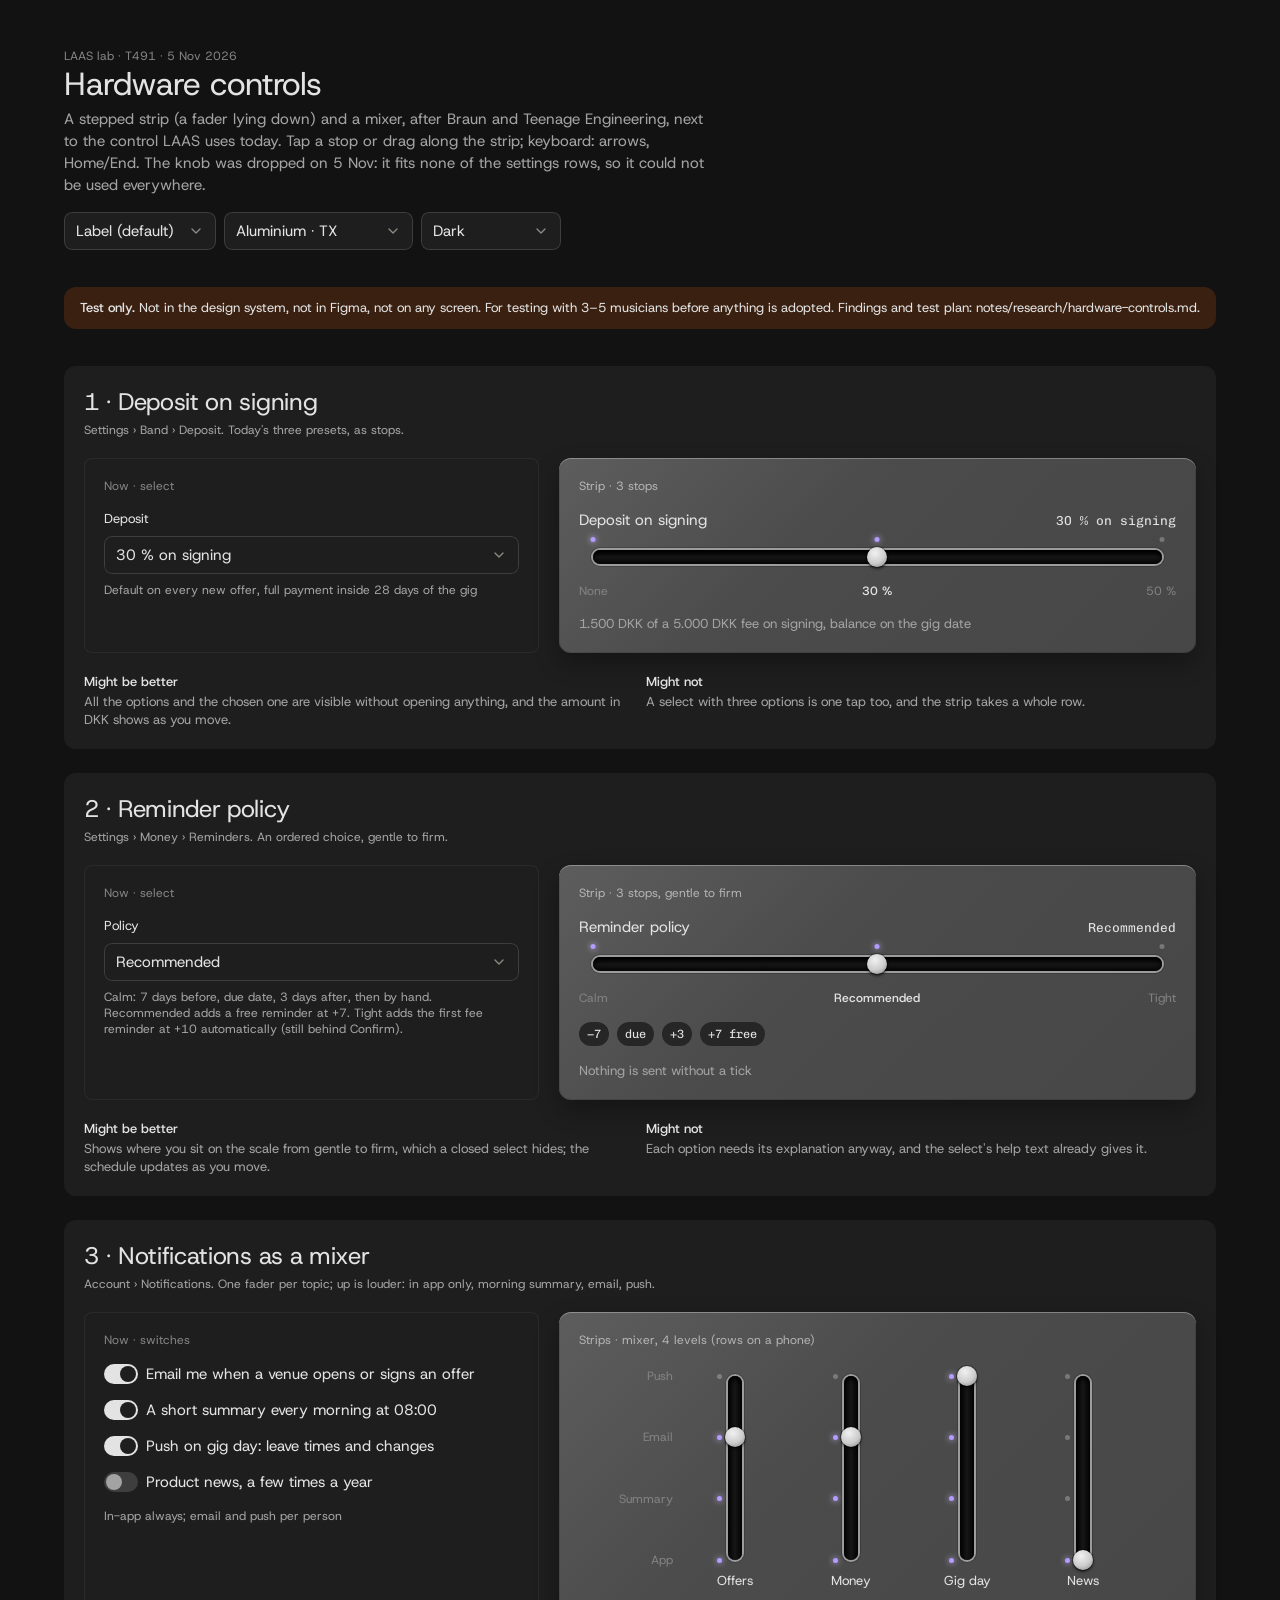
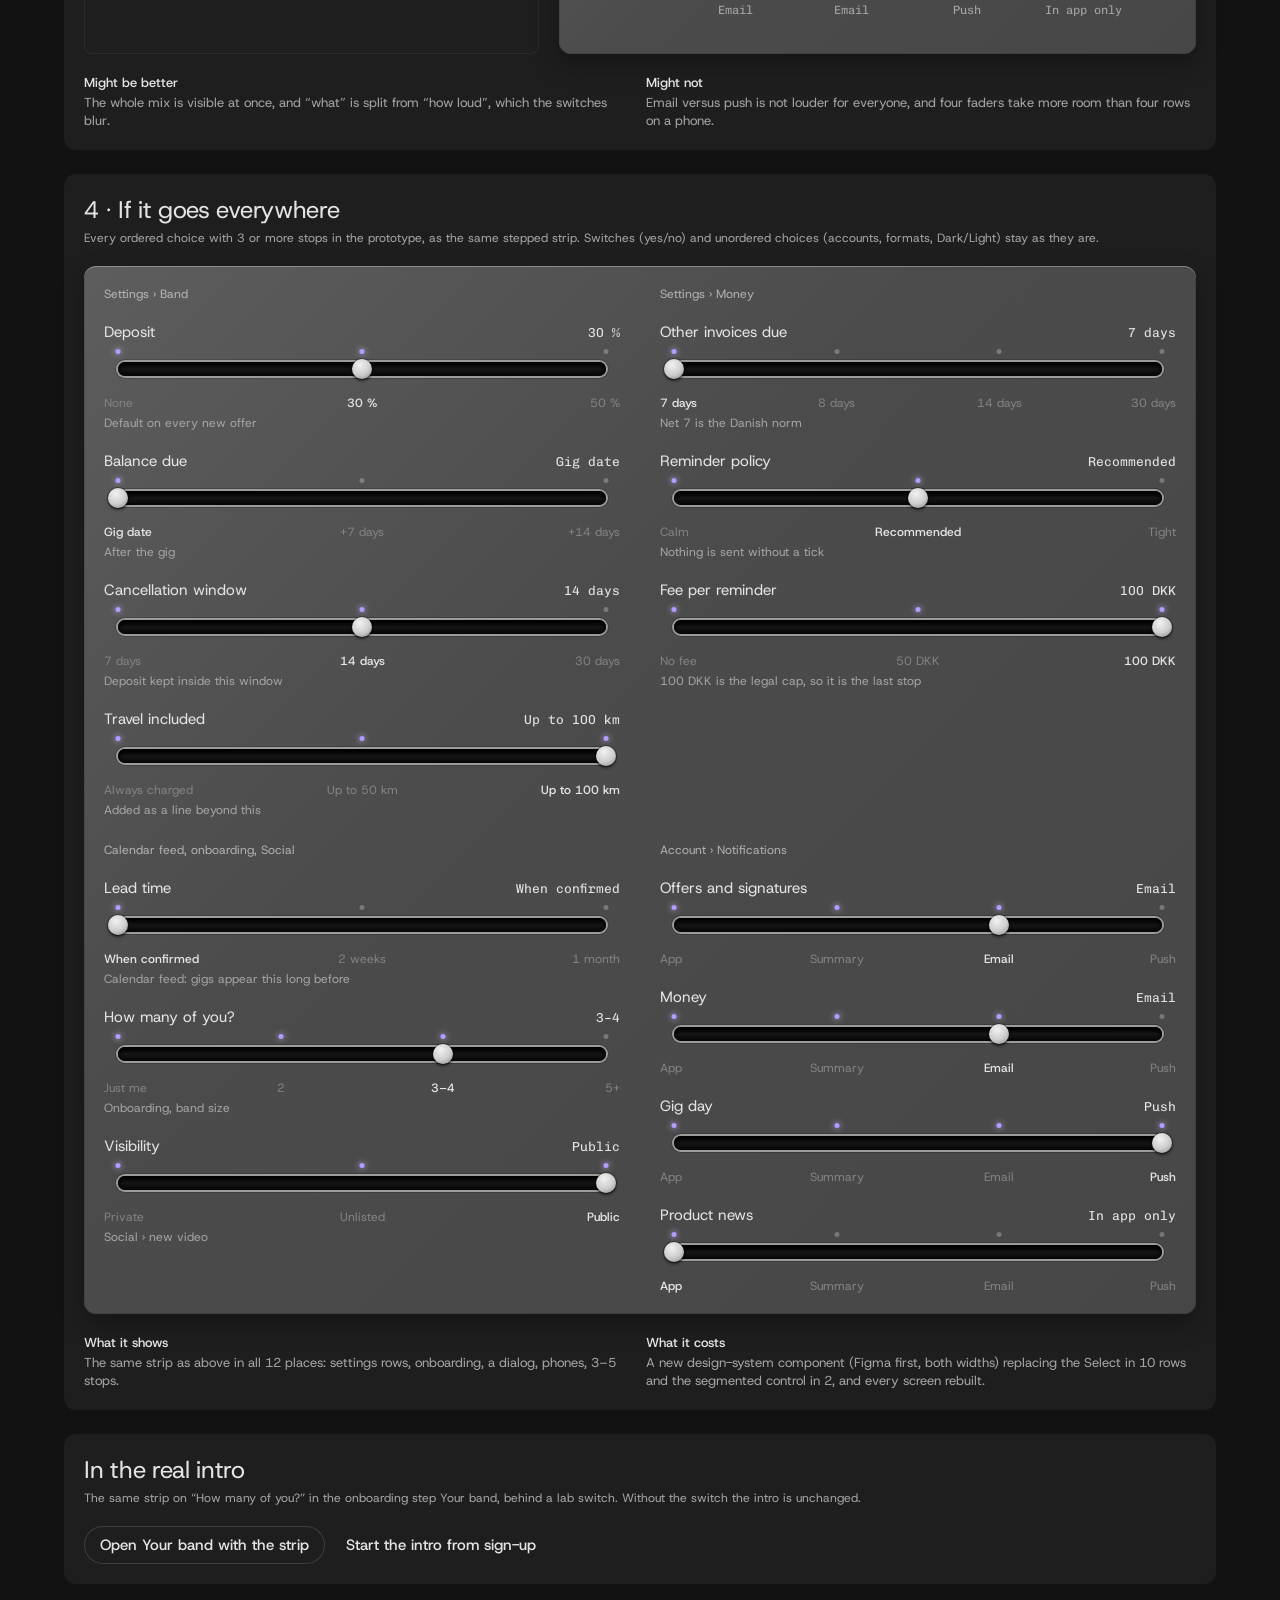
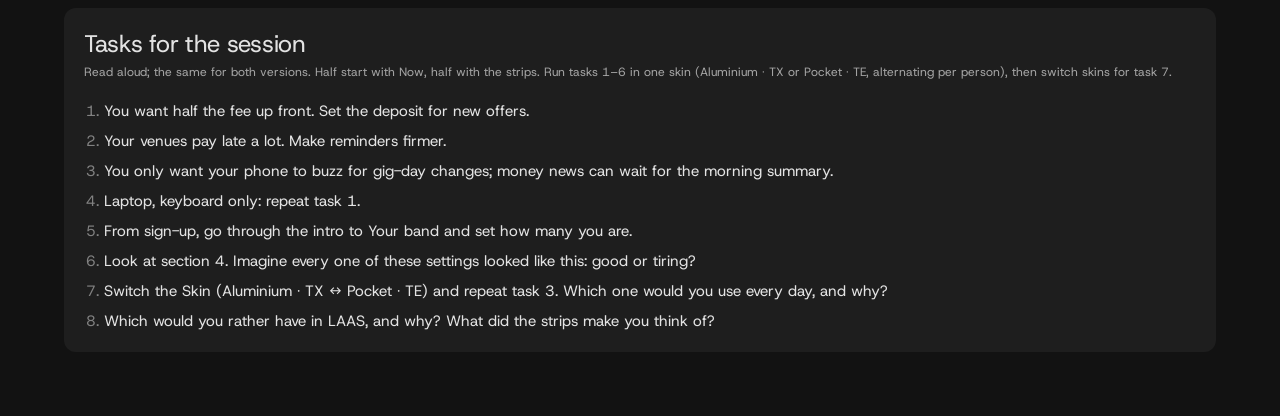
==== lab/hardware-controls.html @ d8a67fd7 "Prototype 796cb96" ====
<!doctype html>
<html lang="en">
<meta charset="utf-8">
<meta name="viewport" content="width=device-width, initial-scale=1, viewport-fit=cover">
<title>Hardware controls lab</title>
<!-- LAAS lab, T491 (5 Nov 2026; strip only after Vit's choice the same day): hardware-style controls for testing with musicians. Test only: not in the design
     system, not linked from the app, no Figma component. Findings and test plan: notes/research/hardware-controls.md -->
<link rel="preconnect" href="https://fonts.googleapis.com">
<link rel="stylesheet" href="https://fonts.googleapis.com/css2?family=Host+Grotesk:wght@400;500;600&family=Chivo+Mono:wght@400;500&display=swap">
<link rel="stylesheet" href="../tokens.css">
<link rel="stylesheet" href="../shell.css">
<link rel="stylesheet" href="../components.css">
<link rel="stylesheet" href="../views/account.css">
<link rel="stylesheet" href="strip.css">
<style>
/* page */
body{background:var(--canvas);min-height:100%}
.lab{max-width:1200px;margin:0 auto;padding:var(--hero-y) var(--gutter) 64px;display:flex;flex-direction:column;gap:var(--section)}
.lab-head{display:flex;flex-wrap:wrap;align-items:flex-end;justify-content:space-between;gap:16px}
.lab-head h1{margin:0}
.lab a.btn{text-decoration:none;display:inline-flex;align-items:center}
.lab-head p{margin:4px 0 0;max-width:640px}
.lab-theme{display:flex;gap:8px}.lab-theme .input{width:auto;min-width:140px}
.lab-flag{display:flex;gap:8px;align-items:flex-start;padding:12px 16px;border-radius:var(--r-lg);background:var(--att-tint);color:var(--ink);font:400 13px/var(--lh-label) var(--sans)}
.lab-flag b{font-weight:500}
/* a candidate: header + Now | Hardware */
.cand{background:var(--surface);border-radius:var(--r-lg);padding:var(--card);display:flex;flex-direction:column;gap:20px}
.cand-h{display:flex;flex-direction:column;gap:4px}
.cand-h .t-meta{color:var(--muted)}
.cand-g{display:grid;grid-template-columns:minmax(0,1fr) minmax(0,1.4fr);gap:var(--card)}
.pane{border-radius:var(--r-md);box-shadow:inset 0 0 0 1px var(--rule);padding:var(--card);display:flex;flex-direction:column;gap:16px;min-width:0}
.pane-l{font:400 12px/16px var(--sans);color:var(--faint);text-transform:none}
.pane.hw{background:var(--canvas)}
.why{display:grid;grid-template-columns:1fr 1fr;gap:12px;margin:0;font:400 13px/var(--lh-label) var(--sans);color:var(--muted)}
.why b{display:block;color:var(--ink);font-weight:500;margin-bottom:2px}

/* consequence line under a strip: what the chosen stop means in money or days */
.conseq{margin:0;font:400 13px/var(--lh-label) var(--sans);color:var(--muted)}
.sched{justify-content:flex-start !important}

/* Mixer: vertical faders, role=slider aria-orientation=vertical */
.mixer{display:grid;grid-template-columns:auto repeat(4,minmax(0,1fr));gap:0 8px;width:100%;max-width:520px;margin:0 auto}
.mx-scale{position:relative;width:56px;height:var(--fh);margin-top:12px}
.mx-scale span{position:absolute;right:0;transform:translateY(50%);font:400 12px/16px var(--sans);color:var(--faint);white-space:nowrap}
.mixer>.mx-scale{grid-row:1}
.mixer.rows{display:flex;flex-direction:column;gap:20px;max-width:none}
/* mixer scale is shared with fader height */
.mixer{--fh:184px}

/* Now panes (current controls, reproduced) */
.now-f{display:flex;flex-direction:column;gap:8px}
.now-f label{font:400 13px/var(--lh-label) var(--sans)}
.now-f .help{font:400 12px/16px var(--sans);color:var(--muted)}
.sched{display:flex;flex-wrap:wrap;gap:8px;justify-content:center}
.sched span{padding:4px 8px;border-radius:var(--r-pill);background:var(--well);font:400 12px/16px var(--mono);color:var(--ink)}
.sched span.fee{background:var(--att-tint)}
.tasks{margin:0;padding-left:20px;display:flex;flex-direction:column;gap:8px;color:var(--ink)}
.tasks li::marker{color:var(--faint)}

/* section 4: strips in two columns on wide screens, one on phones */
.ev-g{display:grid;grid-template-columns:repeat(2,minmax(0,1fr));gap:24px 40px}
.ev-grp{display:flex;flex-direction:column;gap:20px;min-width:0}
.ev-grp>h3{margin:0;font:400 12px/16px var(--sans);color:var(--faint)}
@media (max-width:899.98px){.ev-g{grid-template-columns:minmax(0,1fr)}}
@media (max-width:899.98px){
  .cand-g{grid-template-columns:minmax(0,1fr)}
}
@media (max-width:599.98px){
  .why{grid-template-columns:1fr}
  .mixer{--fh:168px;gap:0 4px}
  .lab-theme{width:100%}.lab-theme .input{flex:1;min-width:0}
}
</style>

<main class="lab">
  <header class="lab-head">
    <div>
      <p class="t-meta faint" style="margin:0">LAAS lab · T491 · 5 Nov 2026</p>
      <h1 class="t-display">Hardware controls</h1>
      <p class="t-body muted">A stepped strip (a fader lying down) and a mixer, after Braun and Teenage Engineering, next to the control LAAS uses today. Tap a stop or drag along the strip; keyboard: arrows, Home/End. The knob was dropped on 5 Nov: it fits none of the settings rows, so it could not be used everywhere.</p>
    </div>
    <div class="lab-theme">
      <select class="input" id="genre" aria-label="Theme">
        <option value="">Label (default)</option><option value="metal">Metal</option><option value="electronic">Electronic</option><option value="classical">Classical</option><option value="minimal">Minimal</option><option value="folk">Folk</option><option value="hiphop">Hip-hop &amp; soul</option><option value="pop">Pop</option>
      </select>
      <select class="input" id="skin" aria-label="Skin"><optgroup label="In the test"><option value="tx" selected>Aluminium · TX</option><option value="te">Pocket · TE</option></optgroup><optgroup label="Not in the test"><option value="hw">Hardware · glow</option><option value="console">Console · chrome</option><option value="">Flat 3D</option></optgroup></select>
      <select class="input" id="mode" aria-label="Appearance"><option value="dark">Dark</option><option value="light">Light</option></select>
    </div>
  </header>

  <p class="lab-flag" role="note"><span><b>Test only.</b> Not in the design system, not in Figma, not on any screen. For testing with 3–5 musicians before anything is adopted. Findings and test plan: notes/research/hardware-controls.md.</span></p>

  <!-- 1 Deposit -->
  <section class="cand" aria-labelledby="c1">
    <div class="cand-h">
      <h2 class="t-title" id="c1">1 · Deposit on signing</h2>
      <span class="t-meta">Settings › Band › Deposit. Today's three presets, as stops.</span>
    </div>
    <div class="cand-g">
      <div class="pane">
        <span class="pane-l">Now · select</span>
        <div class="now-f"><label for="dep-now">Deposit</label>
          <select class="input" id="dep-now"><option>30 % on signing</option><option>50 % on signing</option><option>No deposit</option></select>
          <span class="help">Default on every new offer, full payment inside 28 days of the gig</span></div>
      </div>
      <div class="pane hw">
        <span class="pane-l">Strip · 3 stops</span>
        <div class="ev-row" id="s-dep"></div>
        <p class="conseq" id="dep-c" aria-hidden="true"></p></div>
      </div>
    </div>
    <p class="why"><span><b>Might be better</b>All the options and the chosen one are visible without opening anything, and the amount in DKK shows as you move.</span><span><b>Might not</b>A select with three options is one tap too, and the strip takes a whole row.</span></p>
  </section>

  <!-- 2 Reminder policy -->
  <section class="cand" aria-labelledby="c2">
    <div class="cand-h">
      <h2 class="t-title" id="c2">2 · Reminder policy</h2>
      <span class="t-meta">Settings › Money › Reminders. An ordered choice, gentle to firm.</span>
    </div>
    <div class="cand-g">
      <div class="pane">
        <span class="pane-l">Now · select</span>
        <div class="now-f"><label for="pol-now">Policy</label>
          <select class="input" id="pol-now"><option>Calm</option><option selected>Recommended</option><option>Tight</option></select>
          <span class="help">Calm: 7 days before, due date, 3 days after, then by hand. Recommended adds a free reminder at +7. Tight adds the first fee reminder at +10 automatically (still behind Confirm).</span></div>
      </div>
      <div class="pane hw">
        <span class="pane-l">Strip · 3 stops, gentle to firm</span>
        <div class="ev-row" id="s-pol"></div>
        <div class="sched" id="pol-s" aria-hidden="true"></div>
        <p class="conseq">Nothing is sent without a tick</p></div>
      </div>
    </div>
    <p class="why"><span><b>Might be better</b>Shows where you sit on the scale from gentle to firm, which a closed select hides; the schedule updates as you move.</span><span><b>Might not</b>Each option needs its explanation anyway, and the select's help text already gives it.</span></p>
  </section>

  <!-- 3 Notifications mixer -->
  <section class="cand" aria-labelledby="c3">
    <div class="cand-h">
      <h2 class="t-title" id="c3">3 · Notifications as a mixer</h2>
      <span class="t-meta">Account › Notifications. One fader per topic; up is louder: in app only, morning summary, email, push.</span>
    </div>
    <div class="cand-g">
      <div class="pane">
        <span class="pane-l">Now · switches</span>
        <div class="acc-nl" id="nt-now"></div>
        <span class="help t-meta muted">In-app always; email and push per person</span>
      </div>
      <div class="pane hw">
        <span class="pane-l">Strips · mixer, 4 levels (rows on a phone)</span>
        <div class="mixer" id="mixer" role="group" aria-label="Notification levels"></div>
      </div>
    </div>
    <p class="why"><span><b>Might be better</b>The whole mix is visible at once, and “what” is split from “how loud”, which the switches blur.</span><span><b>Might not</b>Email versus push is not louder for everyone, and four faders take more room than four rows on a phone.</span></p>
  </section>

  <!-- 4 Everywhere: one control for every ordered choice (Vit 5 Nov: "if we add one thing we need to have it everywhere") -->
  <section class="cand" aria-labelledby="c5">
    <div class="cand-h">
      <h2 class="t-title" id="c5">4 · If it goes everywhere</h2>
      <span class="t-meta">Every ordered choice with 3 or more stops in the prototype, as the same stepped strip. Switches (yes/no) and unordered choices (accounts, formats, Dark/Light) stay as they are.</span>
    </div>
    <div class="ev-g" id="every"></div>
    <p class="why"><span><b>What it shows</b>The same strip as above in all 12 places: settings rows, onboarding, a dialog, phones, 3–5 stops.</span><span><b>What it costs</b>A new design-system component (Figma first, both widths) replacing the Select in 10 rows and the segmented control in 2, and every screen rebuilt.</span></p>
  </section>

  <section class="cand" aria-labelledby="c6">
    <div class="cand-h"><h2 class="t-title" id="c6">In the real intro</h2><span class="t-meta">The same strip on “How many of you?” in the onboarding step Your band, behind a lab switch. Without the switch the intro is unchanged.</span></div>
    <p class="t-body" style="margin:0"><a class="btn secondary" data-intro="../index.html?view=onboarding&amp;lab=strip&amp;obstep=3" href="../index.html?view=onboarding&amp;lab=strip&amp;obstep=3">Open Your band with the strip</a> <a class="btn ghost" data-intro="../index.html?view=onboarding&amp;lab=strip" href="../index.html?view=onboarding&amp;lab=strip">Start the intro from sign-up</a></p>
  </section>

  <section class="cand" aria-labelledby="c4">
    <div class="cand-h"><h2 class="t-title" id="c4">Tasks for the session</h2><span class="t-meta">Read aloud; the same for both versions. Half start with Now, half with the strips. Run tasks 1–6 in one skin (Aluminium · TX or Pocket · TE, alternating per person), then switch skins for task 7.</span></div>
    <ol class="tasks t-body">
      <li>You want half the fee up front. Set the deposit for new offers.</li>
      <li>Your venues pay late a lot. Make reminders firmer.</li>
      <li>You only want your phone to buzz for gig-day changes; money news can wait for the morning summary.</li>
      <li>Laptop, keyboard only: repeat task 1.</li>
      <li>From sign-up, go through the intro to Your band and set how many you are.</li>
      <li>Look at section 4. Imagine every one of these settings looked like this: good or tiring?</li>
      <li>Switch the Skin (Aluminium · TX ↔ Pocket · TE) and repeat task 3. Which one would you use every day, and why?</li>
      <li>Which would you rather have in LAAS, and why? What did the strips make you think of?</li>
    </ol>
  </section>
</main>

<script src="strip.js"></script>
<script>
(function(){
"use strict";
const Fader=window.LAAS_STRIP.fader;

/* 1 Deposit: today's presets as stops, on the prototype's example 5.000 DKK fee */
const fee=5000,dkk=x=>x.toLocaleString('da-DK')+' DKK';
const depC=document.getElementById('dep-c'),DEP=[0,30,50];
const depTxt=v=>DEP[v]?`${dkk(fee*DEP[v]/100)} of a ${dkk(fee)} fee on signing, balance on the gig date`:`No deposit: ${dkk(fee)} on the gig date`;
Fader(document.getElementById('s-dep'),{name:'Deposit on signing',levels:['No deposit','30 % on signing','50 % on signing'],short:['None','30 %','50 %'],value:1,h:true,
  text:v=>`${DEP[v]?DEP[v]+' percent on signing':'No deposit'}. ${depTxt(v)}`,onChange:v=>{depC.textContent=depTxt(v);}});

/* 2 Reminder policy: 3 stops, gentle to firm */
const POL=[['Calm',['−7','due','+3'],'then by hand','7 days before, on the due date and 3 days after, then by hand'],
 ['Recommended',['−7','due','+3','+7 free'],'','7 days before, on the due date, 3 days after, and a free one 7 days after'],
 ['Tight',['−7','due','+3','+7 free','+10 fee'],'','as Recommended, plus a fee reminder 10 days after']];
const polS=document.getElementById('pol-s');
Fader(document.getElementById('s-pol'),{name:'Reminder policy',levels:POL.map(p=>p[0]),short:POL.map(p=>p[0]),value:1,h:true,
  text:v=>`${POL[v][0]}: reminders ${POL[v][3]}`,
  onChange:v=>{polS.innerHTML=POL[v][1].map(d=>`<span class="${/fee/.test(d)?'fee':''}">${d}</span>`).join('')+(POL[v][2]?`<span>${POL[v][2]}</span>`:'');}});

/* 3 Notifications: the four switches today, and a 4-level mixer */
const NOTIF=[['n1','Email me when a venue opens or signs an offer',true],['n2','A short summary every morning at 08:00',true],['n3','Push on gig day: leave times and changes',true],['n4','Product news, a few times a year',false]];
document.getElementById('nt-now').innerHTML=NOTIF.map(([k,l,on])=>`<div class="acc-nr"><button class="toggle acc-tg ${on?'on':''}" role="switch" aria-checked="${on}" aria-label="${l}"><i></i></button><span>${l}</span></div>`).join('');
document.getElementById('nt-now').addEventListener('click',e=>{const b=e.target.closest('.acc-tg');if(!b)return;const on=!b.classList.contains('on');b.classList.toggle('on',on);b.setAttribute('aria-checked',on);});
const LV=['In app only','Morning summary','Email','Push'],SHORT=['App','Summary','Email','Push'];
const TOPICS=[['Offers','Offers and signatures',2],['Money','Money',2],['Gig day','Gig day',3],['News','Product news',0]];
const mx=document.getElementById('mixer'),rowsMQ=matchMedia('(max-width:599.98px), (pointer:coarse)');
/* vertical mixer with a mouse on a wide screen; on phones and touch screens the same faders lie down as rows */
function buildMixer(){const h=rowsMQ.matches;mx.innerHTML='';mx.classList.toggle('rows',h);
  if(!h){const sc=document.createElement('div');sc.className='mx-scale';sc.setAttribute('aria-hidden','true');
    sc.innerHTML=SHORT.map((l,i)=>`<span style="bottom:${i/(LV.length-1)*100}%">${l}</span>`).join('');mx.appendChild(sc);}
  TOPICS.forEach(t=>Fader(mx,{name:h?t[1]:t[0],label:t[1],levels:LV,short:SHORT,value:t[2],h,onChange:v=>{t[2]=v;}}));}
buildMixer();rowsMQ.addEventListener('change',buildMixer);

/* 4 Everywhere: [group, [name, stops, value index, where it lives]] */
const EVERY=[['Settings › Band',[
  ['Deposit',['None','30 %','50 %'],1,'Default on every new offer'],
  ['Balance due',['Gig date','+7 days','+14 days'],0,'After the gig'],
  ['Cancellation window',['7 days','14 days','30 days'],1,'Deposit kept inside this window'],
  ['Travel included',['Always charged','Up to 50 km','Up to 100 km'],2,'Added as a line beyond this']]],
 ['Settings › Money',[
  ['Other invoices due',['7 days','8 days','14 days','30 days'],0,'Net 7 is the Danish norm'],
  ['Reminder policy',['Calm','Recommended','Tight'],1,'Nothing is sent without a tick'],
  ['Fee per reminder',['No fee','50 DKK','100 DKK'],2,'100 DKK is the legal cap, so it is the last stop']]],
 ['Calendar feed, onboarding, Social',[
  ['Lead time',['When confirmed','2 weeks','1 month'],0,'Calendar feed: gigs appear this long before'],
  ['How many of you?',['Just me','2','3–4','5+'],2,'Onboarding, band size'],
  ['Visibility',['Private','Unlisted','Public'],2,'Social › new video']]],
 ['Account › Notifications',[
  ['Offers and signatures',LV,2,''],['Money',LV,2,''],['Gig day',LV,3,''],['Product news',LV,0,'']]]];
const ev=document.getElementById('every');
EVERY.forEach(([g,rows])=>{const box=document.createElement('div');box.className='ev-grp';box.innerHTML=`<h3>${g}</h3>`;ev.appendChild(box);
  rows.forEach(([name,stops,val,help])=>{const row=document.createElement('div');row.className='ev-row';box.appendChild(row);
    Fader(row,{name,label:name,levels:stops,short:stops===LV?SHORT:stops,value:val,h:true});
    if(help){const hp=document.createElement('span');hp.className='help';hp.textContent=help;row.appendChild(hp);}});});

/* theme */
const root=document.documentElement,g=document.getElementById('genre'),m=document.getElementById('mode'),sk=document.getElementById('skin');
const apply=()=>{g.value?root.setAttribute('data-genre',g.value):root.removeAttribute('data-genre');root.setAttribute('data-theme',m.value);
  sk.value?root.setAttribute('data-skin',sk.value):root.removeAttribute('data-skin');
  /* the intro links carry the chosen skin */
  document.querySelectorAll('a[data-intro]').forEach(a=>{a.href=a.dataset.intro+(sk.value?'&skin='+sk.value:'');});};
g.addEventListener('change',apply);m.addEventListener('change',apply);sk.addEventListener('change',apply);apply();
})();
</script>
</html>
---- tokens.css ----
/* Generated by design/figma-dump/tokens_css.py from the Figma variables. Do not edit by hand. */
:root{--sunken:#0b0b0b;--canvas:#121212;--surface:#1e1e1e;--raised:#272727;--overlay:#2e2e2e;--top:#383838;--hover:#272727;--well:#262626;--rule:#2a2a2a;--rule-strong:#3e3e3e;--ink:#e3e3e3;--muted:#a3a3a3;--faint:#828282;--on-dark:#121212;--accent:#cdbdff;--accent-strong:#b39bff;--accent-tint:#332b4a;--accent-ink:#dcd0ff;--on-accent:#121212;--ok-tint:#163222;--ok:#71eb44;--paid-tint:#2a2340;--paid:#8b6cff;--att-tint:#3a2010;--att:#ffb454;--bad-tint:#3b1218;--bad:#ff1e62;--draft-tint:#26251f;--draft:#b8b5ac;--signal:#d9f25a;--signal-tint:#2a3012;--signal-ink:#e4f77a;--artwork-tint:#1f1f1f;--artwork-base:#8e7bd6;--artwork-ink:#e6ddff;--travel:#00aeef;--work:#3bc9db;--break:#ffb454;--doors:#ff80c0;--you:#ff6437;--you-ink:#000000;--state-hover:#ffffff0f;--state-selected:#ffffff1f;--state-pressed:#ffffff29;--poster-lime:#d9f25a;--poster-green:#2bc57f;--poster-pink:#ff6fb5;--poster-orange:#ff8a33;--map-water:#1c2a31;--th-bg:#121212;--c-n0:#e0577a;--c-n1:#1fa595;--c-n2:#c9a227;--c-n3:#a07a5c;--c-n4:#8a94a6;--c-gig:#8b6cff;--c-merch:#c8701f;--c-stream:#0091d0;--c-grant:#5f9e1f;--space-half:2px;--space-1:4px;--space-2:8px;--space-3:12px;--space-4:16px;--space-5:20px;--space-6:24px;--space-8:32px;--space-12:48px;--r-sm:4px;--r-md:8px;--r-lg:12px;--r-xl:16px;--r-pill:999px;color-scheme:dark}
:root[data-theme="light"]{--sunken:#ebe8e5;--canvas:#f4f3ef;--surface:#ffffff;--raised:#ffffff;--overlay:#ffffff;--top:#ffffff;--hover:#f7f6f3;--well:#ebe8e5;--rule:#e3e1dc;--rule-strong:#c9c7c1;--ink:#1a1a1a;--muted:#6b6b66;--faint:#878781;--on-dark:#ffffff;--accent:#cdbdff;--accent-strong:#a98bff;--accent-tint:#efe9ff;--accent-ink:#4b3a9e;--on-accent:#1a1a1a;--ok-tint:#dff1e3;--ok:#1f6b3a;--paid-tint:#e9e2ff;--paid:#4b3a9e;--att-tint:#ffe8d6;--att:#b04a00;--bad-tint:#fbe0e4;--bad:#a3122e;--draft-tint:#ecebe7;--draft:#5c5b57;--signal:#c9e63a;--signal-tint:#f3f9c9;--signal-ink:#55640a;--artwork-tint:#f1ecf9;--artwork-base:#8e7bd6;--artwork-ink:#2a1f4d;--travel:#2e6be6;--work:#0e8f8a;--break:#b7791f;--doors:#d6338a;--you:#ff6437;--you-ink:#000000;--state-hover:#0000000a;--state-selected:#00000014;--state-pressed:#0000001f;--poster-lime:#d9f25a;--poster-green:#1fa06a;--poster-pink:#ff5ca8;--poster-orange:#ff7a1a;--map-water:#e2f0f7;--th-bg:#ebe8e5;--c-n0:#c63c62;--c-n1:#0f8a7c;--c-n2:#a5820f;--c-n3:#8a6446;--c-n4:#6b7588;--c-gig:#7a5cf0;--c-merch:#c0631a;--c-stream:#0a7fbf;--c-grant:#4f8a17;color-scheme:light}
@media (prefers-color-scheme: light){:root:not([data-theme="dark"]){--sunken:#ebe8e5;--canvas:#f4f3ef;--surface:#ffffff;--raised:#ffffff;--overlay:#ffffff;--top:#ffffff;--hover:#f7f6f3;--well:#ebe8e5;--rule:#e3e1dc;--rule-strong:#c9c7c1;--ink:#1a1a1a;--muted:#6b6b66;--faint:#878781;--on-dark:#ffffff;--accent:#cdbdff;--accent-strong:#a98bff;--accent-tint:#efe9ff;--accent-ink:#4b3a9e;--on-accent:#1a1a1a;--ok-tint:#dff1e3;--ok:#1f6b3a;--paid-tint:#e9e2ff;--paid:#4b3a9e;--att-tint:#ffe8d6;--att:#b04a00;--bad-tint:#fbe0e4;--bad:#a3122e;--draft-tint:#ecebe7;--draft:#5c5b57;--signal:#c9e63a;--signal-tint:#f3f9c9;--signal-ink:#55640a;--artwork-tint:#f1ecf9;--artwork-base:#8e7bd6;--artwork-ink:#2a1f4d;--travel:#2e6be6;--work:#0e8f8a;--break:#b7791f;--doors:#d6338a;--you:#ff6437;--you-ink:#000000;--state-hover:#0000000a;--state-selected:#00000014;--state-pressed:#0000001f;--poster-lime:#d9f25a;--poster-green:#1fa06a;--poster-pink:#ff5ca8;--poster-orange:#ff7a1a;--map-water:#e2f0f7;--th-bg:#ebe8e5;--c-n0:#c63c62;--c-n1:#0f8a7c;--c-n2:#a5820f;--c-n3:#8a6446;--c-n4:#6b7588;--c-gig:#7a5cf0;--c-merch:#c0631a;--c-stream:#0a7fbf;--c-grant:#4f8a17;color-scheme:light}}
:root[data-genre="metal"]{--sunken:#050505;--canvas:#0a0a0a;--surface:#161616;--raised:#202020;--overlay:#272727;--top:#313131;--hover:#202020;--well:#1e1c19;--rule:#262420;--rule-strong:#3a3731;--ink:#e8e2d6;--muted:#a29b91;--faint:#817d76;--on-dark:#0a0a0a;--accent:#e8e2d6;--accent-strong:#f3eee4;--accent-tint:#262420;--accent-ink:#e8e2d6;--on-accent:#0a0a0a;--ok-tint:#163222;--ok:#71eb44;--paid-tint:#2a2340;--paid:#8b6cff;--att-tint:#3a2010;--att:#ffb454;--bad-tint:#3b1218;--bad:#ff1e62;--draft-tint:#1e1c19;--draft:#9c958a;--signal:#d8c45a;--signal-tint:#2a2614;--signal-ink:#e8d98a;--artwork-tint:#161513;--artwork-base:#8e7bd6;--artwork-ink:#e6ddff;--travel:#00aeef;--work:#3bc9db;--break:#ffb454;--doors:#ff80c0;--you:#ff6437;--you-ink:#000000;--state-hover:#ffffff0f;--state-selected:#ffffff1f;--state-pressed:#ffffff29;--poster-lime:#d9f25a;--poster-green:#2bc57f;--poster-pink:#ff6fb5;--poster-orange:#ff8a33;--map-water:#1c2a31;--th-bg:#0a0a0a;--c-n0:#e0577a;--c-n1:#1fa595;--c-n2:#c9a227;--c-n3:#a07a5c;--c-n4:#8a94a6;--c-gig:#8b6cff;--c-merch:#c8701f;--c-stream:#0091d0;--c-grant:#5f9e1f}
:root[data-genre="metal"][data-theme="light"]{--sunken:#e6e2da;--canvas:#efece6;--surface:#faf8f4;--raised:#faf8f4;--overlay:#faf8f4;--top:#faf8f4;--hover:#e9e5dd;--well:#e4e0d7;--rule:#dcd7cd;--rule-strong:#c2bcb0;--ink:#0a0a0a;--muted:#5f5a52;--faint:#857e74;--on-dark:#faf8f4;--accent:#161616;--accent-strong:#0a0a0a;--accent-tint:#e4e0d7;--accent-ink:#0a0a0a;--on-accent:#f3eee4;--ok-tint:#dff1e3;--ok:#1f6b3a;--paid-tint:#e9e2ff;--paid:#4b3a9e;--att-tint:#ffe8d6;--att:#b04a00;--bad-tint:#fbe0e4;--bad:#a3122e;--draft-tint:#e9e5dd;--draft:#5f5a52;--signal:#c9e63a;--signal-tint:#f3f9c9;--signal-ink:#55640a;--artwork-tint:#f1ecf9;--artwork-base:#8e7bd6;--artwork-ink:#2a1f4d;--travel:#2e6be6;--work:#0e8f8a;--break:#b7791f;--doors:#d6338a;--you:#ff6437;--you-ink:#000000;--state-hover:#0000000a;--state-selected:#00000014;--state-pressed:#0000001f;--poster-lime:#d9f25a;--poster-green:#1fa06a;--poster-pink:#ff5ca8;--poster-orange:#ff7a1a;--map-water:#e2f0f7;--th-bg:#e6e2da;--c-n0:#c63c62;--c-n1:#0f8a7c;--c-n2:#a5820f;--c-n3:#8a6446;--c-n4:#6b7588;--c-gig:#7a5cf0;--c-merch:#c0631a;--c-stream:#0a7fbf;--c-grant:#4f8a17}
@media (prefers-color-scheme: light){:root[data-genre="metal"]:not([data-theme="dark"]){--sunken:#e6e2da;--canvas:#efece6;--surface:#faf8f4;--raised:#faf8f4;--overlay:#faf8f4;--top:#faf8f4;--hover:#e9e5dd;--well:#e4e0d7;--rule:#dcd7cd;--rule-strong:#c2bcb0;--ink:#0a0a0a;--muted:#5f5a52;--faint:#857e74;--on-dark:#faf8f4;--accent:#161616;--accent-strong:#0a0a0a;--accent-tint:#e4e0d7;--accent-ink:#0a0a0a;--on-accent:#f3eee4;--ok-tint:#dff1e3;--ok:#1f6b3a;--paid-tint:#e9e2ff;--paid:#4b3a9e;--att-tint:#ffe8d6;--att:#b04a00;--bad-tint:#fbe0e4;--bad:#a3122e;--draft-tint:#e9e5dd;--draft:#5f5a52;--signal:#c9e63a;--signal-tint:#f3f9c9;--signal-ink:#55640a;--artwork-tint:#f1ecf9;--artwork-base:#8e7bd6;--artwork-ink:#2a1f4d;--travel:#2e6be6;--work:#0e8f8a;--break:#b7791f;--doors:#d6338a;--you:#ff6437;--you-ink:#000000;--state-hover:#0000000a;--state-selected:#00000014;--state-pressed:#0000001f;--poster-lime:#d9f25a;--poster-green:#1fa06a;--poster-pink:#ff5ca8;--poster-orange:#ff7a1a;--map-water:#e2f0f7;--th-bg:#e6e2da;--c-n0:#c63c62;--c-n1:#0f8a7c;--c-n2:#a5820f;--c-n3:#8a6446;--c-n4:#6b7588;--c-gig:#7a5cf0;--c-merch:#c0631a;--c-stream:#0a7fbf;--c-grant:#4f8a17}}
:root[data-genre="electronic"]{--sunken:#060a14;--canvas:#0a1020;--surface:#161c2b;--raised:#202634;--overlay:#272d3b;--top:#313644;--hover:#202634;--well:#16203a;--rule:#1d2942;--rule-strong:#2c3b5c;--ink:#eaf1ff;--muted:#93a3c4;--faint:#74809b;--on-dark:#0a1020;--accent:#d9f25a;--accent-strong:#d9f25a;--accent-tint:#1f2a12;--accent-ink:#e4f77a;--on-accent:#0a1020;--ok-tint:#163222;--ok:#71eb44;--paid-tint:#2a2340;--paid:#8b6cff;--att-tint:#3a2010;--att:#ffb454;--bad-tint:#3b1218;--bad:#ff1e62;--draft-tint:#18213a;--draft:#a9b6d1;--signal:#5ad9f2;--signal-tint:#10283a;--signal-ink:#8ae8f7;--artwork-tint:#121b30;--artwork-base:#8e7bd6;--artwork-ink:#e6ddff;--travel:#00aeef;--work:#3bc9db;--break:#ffb454;--doors:#ff80c0;--you:#ff6437;--you-ink:#000000;--state-hover:#ffffff0f;--state-selected:#ffffff1f;--state-pressed:#ffffff29;--poster-lime:#d9f25a;--poster-green:#2bc57f;--poster-pink:#ff6fb5;--poster-orange:#ff8a33;--map-water:#1c2a31;--th-bg:#0a1020;--c-n0:#e0577a;--c-n1:#1fa595;--c-n2:#c9a227;--c-n3:#a07a5c;--c-n4:#8a94a6;--c-gig:#8b6cff;--c-merch:#c8701f;--c-stream:#0091d0;--c-grant:#5f9e1f}
:root[data-genre="electronic"][data-theme="light"]{--sunken:#e3e9f5;--canvas:#eef2fa;--surface:#ffffff;--raised:#ffffff;--overlay:#ffffff;--top:#ffffff;--hover:#f3f6fc;--well:#e3e9f5;--rule:#d8e0ef;--rule-strong:#b9c5dc;--ink:#0a1020;--muted:#55627d;--faint:#75819a;--on-dark:#ffffff;--accent:#d9f25a;--accent-strong:#b6cf2e;--accent-tint:#f1f8c8;--accent-ink:#4a5a00;--on-accent:#0a1020;--ok-tint:#dff1e3;--ok:#1f6b3a;--paid-tint:#e9e2ff;--paid:#4b3a9e;--att-tint:#ffe8d6;--att:#b04a00;--bad-tint:#fbe0e4;--bad:#a3122e;--draft-tint:#e6ebf5;--draft:#55627d;--signal:#c9e63a;--signal-tint:#f3f9c9;--signal-ink:#55640a;--artwork-tint:#f1ecf9;--artwork-base:#8e7bd6;--artwork-ink:#2a1f4d;--travel:#2e6be6;--work:#0e8f8a;--break:#b7791f;--doors:#d6338a;--you:#ff6437;--you-ink:#000000;--state-hover:#0000000a;--state-selected:#00000014;--state-pressed:#0000001f;--poster-lime:#d9f25a;--poster-green:#1fa06a;--poster-pink:#ff5ca8;--poster-orange:#ff7a1a;--map-water:#e2f0f7;--th-bg:#e3e9f5;--c-n0:#c63c62;--c-n1:#0f8a7c;--c-n2:#a5820f;--c-n3:#8a6446;--c-n4:#6b7588;--c-gig:#7a5cf0;--c-merch:#c0631a;--c-stream:#0a7fbf;--c-grant:#4f8a17}
@media (prefers-color-scheme: light){:root[data-genre="electronic"]:not([data-theme="dark"]){--sunken:#e3e9f5;--canvas:#eef2fa;--surface:#ffffff;--raised:#ffffff;--overlay:#ffffff;--top:#ffffff;--hover:#f3f6fc;--well:#e3e9f5;--rule:#d8e0ef;--rule-strong:#b9c5dc;--ink:#0a1020;--muted:#55627d;--faint:#75819a;--on-dark:#ffffff;--accent:#d9f25a;--accent-strong:#b6cf2e;--accent-tint:#f1f8c8;--accent-ink:#4a5a00;--on-accent:#0a1020;--ok-tint:#dff1e3;--ok:#1f6b3a;--paid-tint:#e9e2ff;--paid:#4b3a9e;--att-tint:#ffe8d6;--att:#b04a00;--bad-tint:#fbe0e4;--bad:#a3122e;--draft-tint:#e6ebf5;--draft:#55627d;--signal:#c9e63a;--signal-tint:#f3f9c9;--signal-ink:#55640a;--artwork-tint:#f1ecf9;--artwork-base:#8e7bd6;--artwork-ink:#2a1f4d;--travel:#2e6be6;--work:#0e8f8a;--break:#b7791f;--doors:#d6338a;--you:#ff6437;--you-ink:#000000;--state-hover:#0000000a;--state-selected:#00000014;--state-pressed:#0000001f;--poster-lime:#d9f25a;--poster-green:#1fa06a;--poster-pink:#ff5ca8;--poster-orange:#ff7a1a;--map-water:#e2f0f7;--th-bg:#e3e9f5;--c-n0:#c63c62;--c-n1:#0f8a7c;--c-n2:#a5820f;--c-n3:#8a6446;--c-n4:#6b7588;--c-gig:#7a5cf0;--c-merch:#c0631a;--c-stream:#0a7fbf;--c-grant:#4f8a17}}
:root[data-genre="classical"]{--sunken:#0e0c09;--canvas:#16130f;--surface:#221f1b;--raised:#2b2825;--overlay:#322f2c;--top:#3b3935;--hover:#2b2825;--well:#2a241c;--rule:#2e281f;--rule-strong:#453c2e;--ink:#f3ecdd;--muted:#b5aa96;--faint:#8d8476;--on-dark:#16130f;--accent:#df8f9e;--accent-strong:#d9788a;--accent-tint:#3a1a20;--accent-ink:#f0b3be;--on-accent:#16130f;--ok-tint:#163222;--ok:#71eb44;--paid-tint:#2a2340;--paid:#8b6cff;--att-tint:#3a2010;--att:#ffb454;--bad-tint:#3b1218;--bad:#ff1e62;--draft-tint:#26221b;--draft:#bdb3a0;--signal:#c9d86a;--signal-tint:#2a2e14;--signal-ink:#dde89a;--artwork-tint:#221d16;--artwork-base:#8e7bd6;--artwork-ink:#e6ddff;--travel:#00aeef;--work:#3bc9db;--break:#ffb454;--doors:#ff80c0;--you:#ff6437;--you-ink:#000000;--state-hover:#ffffff0f;--state-selected:#ffffff1f;--state-pressed:#ffffff29;--poster-lime:#d9f25a;--poster-green:#2bc57f;--poster-pink:#ff6fb5;--poster-orange:#ff8a33;--map-water:#1c2a31;--th-bg:#16130f;--c-n0:#e0577a;--c-n1:#1fa595;--c-n2:#c9a227;--c-n3:#a07a5c;--c-n4:#8a94a6;--c-gig:#8b6cff;--c-merch:#c8701f;--c-stream:#0091d0;--c-grant:#5f9e1f}
:root[data-genre="classical"][data-theme="light"]{--sunken:#efe8da;--canvas:#f6f1e7;--surface:#fffdf8;--raised:#fffdf8;--overlay:#fffdf8;--top:#fffdf8;--hover:#f1ebdf;--well:#efe8da;--rule:#e2d8c3;--rule-strong:#cdbfa3;--ink:#1b1b1b;--muted:#6b6356;--faint:#857b69;--on-dark:#fffdf8;--accent:#6e1f2b;--accent-strong:#6e1f2b;--accent-tint:#f3e3e1;--accent-ink:#6e1f2b;--on-accent:#fffdf8;--ok-tint:#dff1e3;--ok:#1f6b3a;--paid-tint:#e9e2ff;--paid:#4b3a9e;--att-tint:#ffe8d6;--att:#b04a00;--bad-tint:#fbe0e4;--bad:#a3122e;--draft-tint:#ece5d6;--draft:#5e574b;--signal:#8a9a3b;--signal-tint:#eef0d8;--signal-ink:#4e5a16;--artwork-tint:#efe6d2;--artwork-base:#8e7bd6;--artwork-ink:#2a1f4d;--travel:#2e6be6;--work:#0e8f8a;--break:#b7791f;--doors:#d6338a;--you:#ff6437;--you-ink:#000000;--state-hover:#0000000a;--state-selected:#00000014;--state-pressed:#0000001f;--poster-lime:#d9f25a;--poster-green:#1fa06a;--poster-pink:#ff5ca8;--poster-orange:#ff7a1a;--map-water:#e2f0f7;--th-bg:#efe8da;--c-n0:#c63c62;--c-n1:#0f8a7c;--c-n2:#a5820f;--c-n3:#8a6446;--c-n4:#6b7588;--c-gig:#7a5cf0;--c-merch:#c0631a;--c-stream:#0a7fbf;--c-grant:#4f8a17}
@media (prefers-color-scheme: light){:root[data-genre="classical"]:not([data-theme="dark"]){--sunken:#efe8da;--canvas:#f6f1e7;--surface:#fffdf8;--raised:#fffdf8;--overlay:#fffdf8;--top:#fffdf8;--hover:#f1ebdf;--well:#efe8da;--rule:#e2d8c3;--rule-strong:#cdbfa3;--ink:#1b1b1b;--muted:#6b6356;--faint:#857b69;--on-dark:#fffdf8;--accent:#6e1f2b;--accent-strong:#6e1f2b;--accent-tint:#f3e3e1;--accent-ink:#6e1f2b;--on-accent:#fffdf8;--ok-tint:#dff1e3;--ok:#1f6b3a;--paid-tint:#e9e2ff;--paid:#4b3a9e;--att-tint:#ffe8d6;--att:#b04a00;--bad-tint:#fbe0e4;--bad:#a3122e;--draft-tint:#ece5d6;--draft:#5e574b;--signal:#8a9a3b;--signal-tint:#eef0d8;--signal-ink:#4e5a16;--artwork-tint:#efe6d2;--artwork-base:#8e7bd6;--artwork-ink:#2a1f4d;--travel:#2e6be6;--work:#0e8f8a;--break:#b7791f;--doors:#d6338a;--you:#ff6437;--you-ink:#000000;--state-hover:#0000000a;--state-selected:#00000014;--state-pressed:#0000001f;--poster-lime:#d9f25a;--poster-green:#1fa06a;--poster-pink:#ff5ca8;--poster-orange:#ff7a1a;--map-water:#e2f0f7;--th-bg:#efe8da;--c-n0:#c63c62;--c-n1:#0f8a7c;--c-n2:#a5820f;--c-n3:#8a6446;--c-n4:#6b7588;--c-gig:#7a5cf0;--c-merch:#c0631a;--c-stream:#0a7fbf;--c-grant:#4f8a17}}
:root[data-genre="minimal"]{--sunken:#000000;--canvas:#000000;--surface:#0d0d0d;--raised:#181818;--overlay:#202020;--top:#2c2c2c;--hover:#181818;--well:#171717;--rule:#1c1c1c;--rule-strong:#333333;--ink:#f2f2f2;--muted:#a7a7a7;--faint:#838383;--on-dark:#000000;--accent:#ffffff;--accent-strong:#e0e0e0;--accent-tint:#333333;--accent-ink:#ffffff;--on-accent:#000000;--ok-tint:#163222;--ok:#71eb44;--paid-tint:#2a2340;--paid:#8b6cff;--att-tint:#3a2010;--att:#ffb454;--bad-tint:#3b1218;--bad:#ff1e62;--draft-tint:#161616;--draft:#aeaeae;--signal:#d9f25a;--signal-tint:#2a3012;--signal-ink:#e4f77a;--artwork-tint:#0c0c0c;--artwork-base:#8e7bd6;--artwork-ink:#e6ddff;--travel:#00aeef;--work:#3bc9db;--break:#ffb454;--doors:#ff80c0;--you:#ff6437;--you-ink:#000000;--state-hover:#ffffff0f;--state-selected:#ffffff1f;--state-pressed:#ffffff29;--poster-lime:#d9f25a;--poster-green:#2bc57f;--poster-pink:#ff6fb5;--poster-orange:#ff8a33;--map-water:#1c2a31;--th-bg:#000000;--c-n0:#e0577a;--c-n1:#1fa595;--c-n2:#c9a227;--c-n3:#a07a5c;--c-n4:#8a94a6;--c-gig:#8b6cff;--c-merch:#c8701f;--c-stream:#0091d0;--c-grant:#5f9e1f}
:root[data-genre="minimal"][data-theme="light"]{--sunken:#f4f4f4;--canvas:#ffffff;--surface:#ffffff;--raised:#ffffff;--overlay:#ffffff;--top:#ffffff;--hover:#fafafa;--well:#f4f4f4;--rule:#ececec;--rule-strong:#cfcfcf;--ink:#0d0d0d;--muted:#676767;--faint:#949494;--on-dark:#ffffff;--accent:#0d0d0d;--accent-strong:#0b0b0b;--accent-tint:#dbdbdb;--accent-ink:#0d0d0d;--on-accent:#ffffff;--ok-tint:#dff1e3;--ok:#1f6b3a;--paid-tint:#e9e2ff;--paid:#4b3a9e;--att-tint:#ffe8d6;--att:#b04a00;--bad-tint:#fbe0e4;--bad:#a3122e;--draft-tint:#f3f3f3;--draft:#5f5f5f;--signal:#c9e63a;--signal-tint:#f3f9c9;--signal-ink:#55640a;--artwork-tint:#f5f5f5;--artwork-base:#8e7bd6;--artwork-ink:#2a1f4d;--travel:#2e6be6;--work:#0e8f8a;--break:#b7791f;--doors:#d6338a;--you:#ff6437;--you-ink:#000000;--state-hover:#0000000a;--state-selected:#00000014;--state-pressed:#0000001f;--poster-lime:#d9f25a;--poster-green:#1fa06a;--poster-pink:#ff5ca8;--poster-orange:#ff7a1a;--map-water:#e2f0f7;--th-bg:#f4f4f4;--c-n0:#c63c62;--c-n1:#0f8a7c;--c-n2:#a5820f;--c-n3:#8a6446;--c-n4:#6b7588;--c-gig:#7a5cf0;--c-merch:#c0631a;--c-stream:#0a7fbf;--c-grant:#4f8a17}
@media (prefers-color-scheme: light){:root[data-genre="minimal"]:not([data-theme="dark"]){--sunken:#f4f4f4;--canvas:#ffffff;--surface:#ffffff;--raised:#ffffff;--overlay:#ffffff;--top:#ffffff;--hover:#fafafa;--well:#f4f4f4;--rule:#ececec;--rule-strong:#cfcfcf;--ink:#0d0d0d;--muted:#676767;--faint:#949494;--on-dark:#ffffff;--accent:#0d0d0d;--accent-strong:#0b0b0b;--accent-tint:#dbdbdb;--accent-ink:#0d0d0d;--on-accent:#ffffff;--ok-tint:#dff1e3;--ok:#1f6b3a;--paid-tint:#e9e2ff;--paid:#4b3a9e;--att-tint:#ffe8d6;--att:#b04a00;--bad-tint:#fbe0e4;--bad:#a3122e;--draft-tint:#f3f3f3;--draft:#5f5f5f;--signal:#c9e63a;--signal-tint:#f3f9c9;--signal-ink:#55640a;--artwork-tint:#f5f5f5;--artwork-base:#8e7bd6;--artwork-ink:#2a1f4d;--travel:#2e6be6;--work:#0e8f8a;--break:#b7791f;--doors:#d6338a;--you:#ff6437;--you-ink:#000000;--state-hover:#0000000a;--state-selected:#00000014;--state-pressed:#0000001f;--poster-lime:#d9f25a;--poster-green:#1fa06a;--poster-pink:#ff5ca8;--poster-orange:#ff7a1a;--map-water:#e2f0f7;--th-bg:#f4f4f4;--c-n0:#c63c62;--c-n1:#0f8a7c;--c-n2:#a5820f;--c-n3:#8a6446;--c-n4:#6b7588;--c-gig:#7a5cf0;--c-merch:#c0631a;--c-stream:#0a7fbf;--c-grant:#4f8a17}}
:root[data-genre="folk"]{--sunken:#110c08;--canvas:#1c140d;--surface:#292119;--raised:#312921;--overlay:#393028;--top:#423a32;--hover:#312921;--well:#302820;--rule:#342c24;--rule-strong:#494138;--ink:#f1e8d8;--muted:#afa699;--faint:#8f867b;--on-dark:#1c140d;--accent:#d9785c;--accent-strong:#bf6a51;--accent-tint:#42281d;--accent-ink:#e29a85;--on-accent:#f1e8d8;--ok-tint:#163222;--ok:#71eb44;--paid-tint:#2a2340;--paid:#8b6cff;--att-tint:#3a2010;--att:#ffb454;--bad-tint:#3b1218;--bad:#ff1e62;--draft-tint:#2f271f;--draft:#b5ad9f;--signal:#d9f25a;--signal-tint:#2a3012;--signal-ink:#e4f77a;--artwork-tint:#271f17;--artwork-base:#8e7bd6;--artwork-ink:#e6ddff;--travel:#00aeef;--work:#3bc9db;--break:#ffb454;--doors:#ff80c0;--you:#ff6437;--you-ink:#000000;--state-hover:#ffffff0f;--state-selected:#ffffff1f;--state-pressed:#ffffff29;--poster-lime:#d9f25a;--poster-green:#2bc57f;--poster-pink:#ff6fb5;--poster-orange:#ff8a33;--map-water:#1c2a31;--th-bg:#1c140d;--c-n0:#e0577a;--c-n1:#1fa595;--c-n2:#c9a227;--c-n3:#a07a5c;--c-n4:#8a94a6;--c-gig:#8b6cff;--c-merch:#c8701f;--c-stream:#0091d0;--c-grant:#5f9e1f}
:root[data-genre="folk"][data-theme="light"]{--sunken:#e9dfcf;--canvas:#f1e8d8;--surface:#fbf8f3;--raised:#fbf8f3;--overlay:#fbf8f3;--top:#fbf8f3;--hover:#ede4d4;--well:#e9dfcf;--rule:#e2d9c9;--rule-strong:#cdc2b2;--ink:#3b2a1a;--muted:#7e7060;--faint:#93836e;--on-dark:#fbf8f3;--accent:#b5533c;--accent-strong:#944431;--accent-tint:#e8d2c1;--accent-ink:#b5533c;--on-accent:#fbf8f3;--ok-tint:#dff1e3;--ok:#1f6b3a;--paid-tint:#e9e2ff;--paid:#4b3a9e;--att-tint:#ffe8d6;--att:#b04a00;--bad-tint:#fbe0e4;--bad:#a3122e;--draft-tint:#e8dece;--draft:#796b5b;--signal:#c9e63a;--signal-tint:#f3f9c9;--signal-ink:#55640a;--artwork-tint:#eae0d0;--artwork-base:#8e7bd6;--artwork-ink:#2a1f4d;--travel:#2e6be6;--work:#0e8f8a;--break:#b7791f;--doors:#d6338a;--you:#ff6437;--you-ink:#000000;--state-hover:#0000000a;--state-selected:#00000014;--state-pressed:#0000001f;--poster-lime:#d9f25a;--poster-green:#1fa06a;--poster-pink:#ff5ca8;--poster-orange:#ff7a1a;--map-water:#e2f0f7;--th-bg:#e9dfcf;--c-n0:#c63c62;--c-n1:#0f8a7c;--c-n2:#a5820f;--c-n3:#8a6446;--c-n4:#6b7588;--c-gig:#7a5cf0;--c-merch:#c0631a;--c-stream:#0a7fbf;--c-grant:#4f8a17}
@media (prefers-color-scheme: light){:root[data-genre="folk"]:not([data-theme="dark"]){--sunken:#e9dfcf;--canvas:#f1e8d8;--surface:#fbf8f3;--raised:#fbf8f3;--overlay:#fbf8f3;--top:#fbf8f3;--hover:#ede4d4;--well:#e9dfcf;--rule:#e2d9c9;--rule-strong:#cdc2b2;--ink:#3b2a1a;--muted:#7e7060;--faint:#93836e;--on-dark:#fbf8f3;--accent:#b5533c;--accent-strong:#944431;--accent-tint:#e8d2c1;--accent-ink:#b5533c;--on-accent:#fbf8f3;--ok-tint:#dff1e3;--ok:#1f6b3a;--paid-tint:#e9e2ff;--paid:#4b3a9e;--att-tint:#ffe8d6;--att:#b04a00;--bad-tint:#fbe0e4;--bad:#a3122e;--draft-tint:#e8dece;--draft:#796b5b;--signal:#c9e63a;--signal-tint:#f3f9c9;--signal-ink:#55640a;--artwork-tint:#eae0d0;--artwork-base:#8e7bd6;--artwork-ink:#2a1f4d;--travel:#2e6be6;--work:#0e8f8a;--break:#b7791f;--doors:#d6338a;--you:#ff6437;--you-ink:#000000;--state-hover:#0000000a;--state-selected:#00000014;--state-pressed:#0000001f;--poster-lime:#d9f25a;--poster-green:#1fa06a;--poster-pink:#ff5ca8;--poster-orange:#ff7a1a;--map-water:#e2f0f7;--th-bg:#e9dfcf;--c-n0:#c63c62;--c-n1:#0f8a7c;--c-n2:#a5820f;--c-n3:#8a6446;--c-n4:#6b7588;--c-gig:#7a5cf0;--c-merch:#c0631a;--c-stream:#0a7fbf;--c-grant:#4f8a17}}
:root[data-genre="hiphop"]{--sunken:#0c0c0c;--canvas:#141414;--surface:#222121;--raised:#2a2a29;--overlay:#323130;--top:#3c3b3a;--hover:#2a2a29;--well:#292928;--rule:#2e2d2c;--rule-strong:#434240;--ink:#f5efe6;--muted:#afaba5;--faint:#8e8a85;--on-dark:#141414;--accent:#ff7a1a;--accent-strong:#e06b17;--accent-tint:#432815;--accent-ink:#ff9b53;--on-accent:#141414;--ok-tint:#163222;--ok:#71eb44;--paid-tint:#2a2340;--paid:#8b6cff;--att-tint:#3a2010;--att:#ffb454;--bad-tint:#3b1218;--bad:#ff1e62;--draft-tint:#282827;--draft:#b6b2ab;--signal:#d9f25a;--signal-tint:#2a3012;--signal-ink:#e4f77a;--artwork-tint:#1f1f1e;--artwork-base:#8e7bd6;--artwork-ink:#e6ddff;--travel:#00aeef;--work:#3bc9db;--break:#ffb454;--doors:#ff80c0;--you:#ff6437;--you-ink:#000000;--state-hover:#ffffff0f;--state-selected:#ffffff1f;--state-pressed:#ffffff29;--poster-lime:#d9f25a;--poster-green:#2bc57f;--poster-pink:#ff6fb5;--poster-orange:#ff8a33;--map-water:#1c2a31;--th-bg:#141414;--c-n0:#e0577a;--c-n1:#1fa595;--c-n2:#c9a227;--c-n3:#a07a5c;--c-n4:#8a94a6;--c-gig:#8b6cff;--c-merch:#c8701f;--c-stream:#0091d0;--c-grant:#5f9e1f}
:root[data-genre="hiphop"][data-theme="light"]{--sunken:#ebe5dd;--canvas:#f5efe6;--surface:#fcfaf8;--raised:#fcfaf8;--overlay:#fcfaf8;--top:#fcfaf8;--hover:#f0ebe2;--well:#ebe5dd;--rule:#e3ddd5;--rule-strong:#c8c3bc;--ink:#141414;--muted:#676562;--faint:#8e8982;--on-dark:#fcfaf8;--accent:#ff6437;--accent-strong:#ff6437;--accent-tint:#f6ddc7;--accent-ink:#954c17;--on-accent:#141414;--ok-tint:#dff1e3;--ok:#1f6b3a;--paid-tint:#e9e2ff;--paid:#4b3a9e;--att-tint:#ffe8d6;--att:#b04a00;--bad-tint:#fbe0e4;--bad:#a3122e;--draft-tint:#eae4dc;--draft:#605e5b;--signal:#c9e63a;--signal-tint:#f3f9c9;--signal-ink:#55640a;--artwork-tint:#ece6de;--artwork-base:#8e7bd6;--artwork-ink:#2a1f4d;--travel:#2e6be6;--work:#0e8f8a;--break:#b7791f;--doors:#d6338a;--you:#ff6437;--you-ink:#000000;--state-hover:#0000000a;--state-selected:#00000014;--state-pressed:#0000001f;--poster-lime:#d9f25a;--poster-green:#1fa06a;--poster-pink:#ff5ca8;--poster-orange:#ff7a1a;--map-water:#e2f0f7;--th-bg:#ebe5dd;--c-n0:#c63c62;--c-n1:#0f8a7c;--c-n2:#a5820f;--c-n3:#8a6446;--c-n4:#6b7588;--c-gig:#7a5cf0;--c-merch:#c0631a;--c-stream:#0a7fbf;--c-grant:#4f8a17}
@media (prefers-color-scheme: light){:root[data-genre="hiphop"]:not([data-theme="dark"]){--sunken:#ebe5dd;--canvas:#f5efe6;--surface:#fcfaf8;--raised:#fcfaf8;--overlay:#fcfaf8;--top:#fcfaf8;--hover:#f0ebe2;--well:#ebe5dd;--rule:#e3ddd5;--rule-strong:#c8c3bc;--ink:#141414;--muted:#676562;--faint:#8e8982;--on-dark:#fcfaf8;--accent:#ff6437;--accent-strong:#ff6437;--accent-tint:#f6ddc7;--accent-ink:#954c17;--on-accent:#141414;--ok-tint:#dff1e3;--ok:#1f6b3a;--paid-tint:#e9e2ff;--paid:#4b3a9e;--att-tint:#ffe8d6;--att:#b04a00;--bad-tint:#fbe0e4;--bad:#a3122e;--draft-tint:#eae4dc;--draft:#605e5b;--signal:#c9e63a;--signal-tint:#f3f9c9;--signal-ink:#55640a;--artwork-tint:#ece6de;--artwork-base:#8e7bd6;--artwork-ink:#2a1f4d;--travel:#2e6be6;--work:#0e8f8a;--break:#b7791f;--doors:#d6338a;--you:#ff6437;--you-ink:#000000;--state-hover:#0000000a;--state-selected:#00000014;--state-pressed:#0000001f;--poster-lime:#d9f25a;--poster-green:#1fa06a;--poster-pink:#ff5ca8;--poster-orange:#ff7a1a;--map-water:#e2f0f7;--th-bg:#ebe5dd;--c-n0:#c63c62;--c-n1:#0f8a7c;--c-n2:#a5820f;--c-n3:#8a6446;--c-n4:#6b7588;--c-gig:#7a5cf0;--c-merch:#c0631a;--c-stream:#0a7fbf;--c-grant:#4f8a17}}
:root[data-genre="pop"]{--sunken:#12101c;--canvas:#1e1a2e;--surface:#2b273b;--raised:#332f43;--overlay:#3b364a;--top:#454054;--hover:#332f43;--well:#322e42;--rule:#373246;--rule-strong:#4b475a;--ink:#f4eeff;--muted:#b2acbe;--faint:#928c9f;--on-dark:#1e1a2e;--accent:#ff9ac4;--accent-strong:#e088ac;--accent-tint:#4b344c;--accent-ink:#ffb3d3;--on-accent:#1e1a2e;--ok-tint:#163222;--ok:#71eb44;--paid-tint:#2a2340;--paid:#8b6cff;--att-tint:#3a2010;--att:#ffb454;--bad-tint:#3b1218;--bad:#ff1e62;--draft-tint:#312d41;--draft:#b8b3c4;--signal:#d9f25a;--signal-tint:#2a3012;--signal-ink:#e4f77a;--artwork-tint:#292538;--artwork-base:#8e7bd6;--artwork-ink:#e6ddff;--travel:#00aeef;--work:#3bc9db;--break:#ffb454;--doors:#ff80c0;--you:#ff6437;--you-ink:#000000;--state-hover:#ffffff0f;--state-selected:#ffffff1f;--state-pressed:#ffffff29;--poster-lime:#d9f25a;--poster-green:#2bc57f;--poster-pink:#ff6fb5;--poster-orange:#ff8a33;--map-water:#1c2a31;--th-bg:#1e1a2e;--c-n0:#e0577a;--c-n1:#1fa595;--c-n2:#c9a227;--c-n3:#a07a5c;--c-n4:#8a94a6;--c-gig:#8b6cff;--c-merch:#c8701f;--c-stream:#0091d0;--c-grant:#5f9e1f}
:root[data-genre="pop"][data-theme="light"]{--sunken:#eae4f6;--canvas:#f4eeff;--surface:#fcfaff;--raised:#fcfaff;--overlay:#fcfaff;--top:#fcfaff;--hover:#f0eafb;--well:#eae4f6;--rule:#e3ddee;--rule-strong:#c9c4d5;--ink:#1e1a2e;--muted:#6d687b;--faint:#8e889e;--on-dark:#fcfaff;--accent:#ff9ac4;--accent-strong:#d17ea1;--accent-tint:#f6e1f6;--accent-ink:#9a6080;--on-accent:#1e1a2e;--ok-tint:#dff1e3;--ok:#1f6b3a;--paid-tint:#e9e2ff;--paid:#4b3a9e;--att-tint:#ffe8d6;--att:#b04a00;--bad-tint:#fbe0e4;--bad:#a3122e;--draft-tint:#e9e3f5;--draft:#676275;--signal:#c9e63a;--signal-tint:#f3f9c9;--signal-ink:#55640a;--artwork-tint:#ebe6f7;--artwork-base:#8e7bd6;--artwork-ink:#2a1f4d;--travel:#2e6be6;--work:#0e8f8a;--break:#b7791f;--doors:#d6338a;--you:#ff6437;--you-ink:#000000;--state-hover:#0000000a;--state-selected:#00000014;--state-pressed:#0000001f;--poster-lime:#d9f25a;--poster-green:#1fa06a;--poster-pink:#ff5ca8;--poster-orange:#ff7a1a;--map-water:#e2f0f7;--th-bg:#eae4f6;--c-n0:#c63c62;--c-n1:#0f8a7c;--c-n2:#a5820f;--c-n3:#8a6446;--c-n4:#6b7588;--c-gig:#7a5cf0;--c-merch:#c0631a;--c-stream:#0a7fbf;--c-grant:#4f8a17}
@media (prefers-color-scheme: light){:root[data-genre="pop"]:not([data-theme="dark"]){--sunken:#eae4f6;--canvas:#f4eeff;--surface:#fcfaff;--raised:#fcfaff;--overlay:#fcfaff;--top:#fcfaff;--hover:#f0eafb;--well:#eae4f6;--rule:#e3ddee;--rule-strong:#c9c4d5;--ink:#1e1a2e;--muted:#6d687b;--faint:#8e889e;--on-dark:#fcfaff;--accent:#ff9ac4;--accent-strong:#d17ea1;--accent-tint:#f6e1f6;--accent-ink:#9a6080;--on-accent:#1e1a2e;--ok-tint:#dff1e3;--ok:#1f6b3a;--paid-tint:#e9e2ff;--paid:#4b3a9e;--att-tint:#ffe8d6;--att:#b04a00;--bad-tint:#fbe0e4;--bad:#a3122e;--draft-tint:#e9e3f5;--draft:#676275;--signal:#c9e63a;--signal-tint:#f3f9c9;--signal-ink:#55640a;--artwork-tint:#ebe6f7;--artwork-base:#8e7bd6;--artwork-ink:#2a1f4d;--travel:#2e6be6;--work:#0e8f8a;--break:#b7791f;--doors:#d6338a;--you:#ff6437;--you-ink:#000000;--state-hover:#0000000a;--state-selected:#00000014;--state-pressed:#0000001f;--poster-lime:#d9f25a;--poster-green:#1fa06a;--poster-pink:#ff5ca8;--poster-orange:#ff7a1a;--map-water:#e2f0f7;--th-bg:#eae4f6;--c-n0:#c63c62;--c-n1:#0f8a7c;--c-n2:#a5820f;--c-n3:#8a6446;--c-n4:#6b7588;--c-gig:#7a5cf0;--c-merch:#c0631a;--c-stream:#0a7fbf;--c-grant:#4f8a17}}
.t-display{font:400 var(--fs-display)/var(--lh-display) var(--sans);letter-spacing:-0.5px}
.t-title{font:400 var(--fs-title)/var(--lh-title) var(--sans);letter-spacing:-0.3px}
.t-heading{font:500 var(--fs-heading)/var(--lh-heading) var(--sans);letter-spacing:-0.1px}
.t-body{font:400 15px/var(--lh-body) var(--sans);letter-spacing:0px}
.t-body-strong{font:500 15px/var(--lh-body) var(--sans);letter-spacing:0px}
.t-label{font:400 13px/var(--lh-label) var(--sans);letter-spacing:0px}
.t-meta{font:400 12px/16px var(--sans);letter-spacing:0px}
.t-mono{font:400 14px/20px var(--mono);letter-spacing:0px}
.t-body-tight{font:400 15px/18px var(--sans);letter-spacing:0px}
.t-body-strong-tight{font:500 15px/18px var(--sans);letter-spacing:0px}
.t-overline{font:400 12px/16px var(--sans);letter-spacing:0px}
.t-mono-large{font:500 16px/22px var(--mono);letter-spacing:0px}
.t-label-strong{font:500 13px/var(--lh-label) var(--sans);letter-spacing:0px}
.t-body-underline{font:400 15px/var(--lh-body) var(--sans);letter-spacing:0px}
.t-body-strong-underline{font:500 15px/var(--lh-body) var(--sans);letter-spacing:0px}
.t-hero{font:400 var(--fs-hero)/var(--lh-hero) var(--sans);letter-spacing:-1.04px}
.t-label-strong-underline{font:500 13px/var(--lh-label) var(--sans);letter-spacing:0px}
.t-label-underline{font:400 13px/var(--lh-label) var(--sans);letter-spacing:0px}
.t-meta-underline{font:400 12px/16px var(--sans);letter-spacing:0px}
.t-mono-small{font:400 12px/16px var(--mono);letter-spacing:0px}
.t-badge{font:500 11px/16px var(--sans);letter-spacing:0px}
.tok-label-light{--sunken:#ebe8e5;--canvas:#f4f3ef;--surface:#ffffff;--raised:#ffffff;--overlay:#ffffff;--top:#ffffff;--hover:#f7f6f3;--well:#ebe8e5;--rule:#e3e1dc;--rule-strong:#c9c7c1;--ink:#1a1a1a;--muted:#6b6b66;--faint:#878781;--on-dark:#ffffff;--accent:#cdbdff;--accent-strong:#a98bff;--accent-tint:#efe9ff;--accent-ink:#4b3a9e;--on-accent:#1a1a1a;--ok-tint:#dff1e3;--ok:#1f6b3a;--paid-tint:#e9e2ff;--paid:#4b3a9e;--att-tint:#ffe8d6;--att:#b04a00;--bad-tint:#fbe0e4;--bad:#a3122e;--draft-tint:#ecebe7;--draft:#5c5b57;--signal:#c9e63a;--signal-tint:#f3f9c9;--signal-ink:#55640a;--artwork-tint:#f1ecf9;--artwork-base:#8e7bd6;--artwork-ink:#2a1f4d;--travel:#2e6be6;--work:#0e8f8a;--break:#b7791f;--doors:#d6338a;--you:#ff6437;--you-ink:#000000;--state-hover:#0000000a;--state-selected:#00000014;--state-pressed:#0000001f;--poster-lime:#d9f25a;--poster-green:#1fa06a;--poster-pink:#ff5ca8;--poster-orange:#ff7a1a;--map-water:#e2f0f7;--th-bg:#ebe8e5;--c-n0:#c63c62;--c-n1:#0f8a7c;--c-n2:#a5820f;--c-n3:#8a6446;--c-n4:#6b7588;--c-gig:#7a5cf0;--c-merch:#c0631a;--c-stream:#0a7fbf;--c-grant:#4f8a17}
.tok-label-dark{--sunken:#0b0b0b;--canvas:#121212;--surface:#1e1e1e;--raised:#272727;--overlay:#2e2e2e;--top:#383838;--hover:#272727;--well:#262626;--rule:#2a2a2a;--rule-strong:#3e3e3e;--ink:#e3e3e3;--muted:#a3a3a3;--faint:#828282;--on-dark:#121212;--accent:#cdbdff;--accent-strong:#b39bff;--accent-tint:#332b4a;--accent-ink:#dcd0ff;--on-accent:#121212;--ok-tint:#163222;--ok:#71eb44;--paid-tint:#2a2340;--paid:#8b6cff;--att-tint:#3a2010;--att:#ffb454;--bad-tint:#3b1218;--bad:#ff1e62;--draft-tint:#26251f;--draft:#b8b5ac;--signal:#d9f25a;--signal-tint:#2a3012;--signal-ink:#e4f77a;--artwork-tint:#1f1f1f;--artwork-base:#8e7bd6;--artwork-ink:#e6ddff;--travel:#00aeef;--work:#3bc9db;--break:#ffb454;--doors:#ff80c0;--you:#ff6437;--you-ink:#000000;--state-hover:#ffffff0f;--state-selected:#ffffff1f;--state-pressed:#ffffff29;--poster-lime:#d9f25a;--poster-green:#2bc57f;--poster-pink:#ff6fb5;--poster-orange:#ff8a33;--map-water:#1c2a31;--th-bg:#121212;--c-n0:#e0577a;--c-n1:#1fa595;--c-n2:#c9a227;--c-n3:#a07a5c;--c-n4:#8a94a6;--c-gig:#8b6cff;--c-merch:#c8701f;--c-stream:#0091d0;--c-grant:#5f9e1f}
.tok-metal-light{--sunken:#e6e2da;--canvas:#efece6;--surface:#faf8f4;--raised:#faf8f4;--overlay:#faf8f4;--top:#faf8f4;--hover:#e9e5dd;--well:#e4e0d7;--rule:#dcd7cd;--rule-strong:#c2bcb0;--ink:#0a0a0a;--muted:#5f5a52;--faint:#857e74;--on-dark:#faf8f4;--accent:#161616;--accent-strong:#0a0a0a;--accent-tint:#e4e0d7;--accent-ink:#0a0a0a;--on-accent:#f3eee4;--ok-tint:#dff1e3;--ok:#1f6b3a;--paid-tint:#e9e2ff;--paid:#4b3a9e;--att-tint:#ffe8d6;--att:#b04a00;--bad-tint:#fbe0e4;--bad:#a3122e;--draft-tint:#e9e5dd;--draft:#5f5a52;--signal:#c9e63a;--signal-tint:#f3f9c9;--signal-ink:#55640a;--artwork-tint:#f1ecf9;--artwork-base:#8e7bd6;--artwork-ink:#2a1f4d;--travel:#2e6be6;--work:#0e8f8a;--break:#b7791f;--doors:#d6338a;--you:#ff6437;--you-ink:#000000;--state-hover:#0000000a;--state-selected:#00000014;--state-pressed:#0000001f;--poster-lime:#d9f25a;--poster-green:#1fa06a;--poster-pink:#ff5ca8;--poster-orange:#ff7a1a;--map-water:#e2f0f7;--th-bg:#e6e2da;--c-n0:#c63c62;--c-n1:#0f8a7c;--c-n2:#a5820f;--c-n3:#8a6446;--c-n4:#6b7588;--c-gig:#7a5cf0;--c-merch:#c0631a;--c-stream:#0a7fbf;--c-grant:#4f8a17}
.tok-metal-dark{--sunken:#050505;--canvas:#0a0a0a;--surface:#161616;--raised:#202020;--overlay:#272727;--top:#313131;--hover:#202020;--well:#1e1c19;--rule:#262420;--rule-strong:#3a3731;--ink:#e8e2d6;--muted:#a29b91;--faint:#817d76;--on-dark:#0a0a0a;--accent:#e8e2d6;--accent-strong:#f3eee4;--accent-tint:#262420;--accent-ink:#e8e2d6;--on-accent:#0a0a0a;--ok-tint:#163222;--ok:#71eb44;--paid-tint:#2a2340;--paid:#8b6cff;--att-tint:#3a2010;--att:#ffb454;--bad-tint:#3b1218;--bad:#ff1e62;--draft-tint:#1e1c19;--draft:#9c958a;--signal:#d8c45a;--signal-tint:#2a2614;--signal-ink:#e8d98a;--artwork-tint:#161513;--artwork-base:#8e7bd6;--artwork-ink:#e6ddff;--travel:#00aeef;--work:#3bc9db;--break:#ffb454;--doors:#ff80c0;--you:#ff6437;--you-ink:#000000;--state-hover:#ffffff0f;--state-selected:#ffffff1f;--state-pressed:#ffffff29;--poster-lime:#d9f25a;--poster-green:#2bc57f;--poster-pink:#ff6fb5;--poster-orange:#ff8a33;--map-water:#1c2a31;--th-bg:#0a0a0a;--c-n0:#e0577a;--c-n1:#1fa595;--c-n2:#c9a227;--c-n3:#a07a5c;--c-n4:#8a94a6;--c-gig:#8b6cff;--c-merch:#c8701f;--c-stream:#0091d0;--c-grant:#5f9e1f}
.tok-electronic-light{--sunken:#e3e9f5;--canvas:#eef2fa;--surface:#ffffff;--raised:#ffffff;--overlay:#ffffff;--top:#ffffff;--hover:#f3f6fc;--well:#e3e9f5;--rule:#d8e0ef;--rule-strong:#b9c5dc;--ink:#0a1020;--muted:#55627d;--faint:#75819a;--on-dark:#ffffff;--accent:#d9f25a;--accent-strong:#b6cf2e;--accent-tint:#f1f8c8;--accent-ink:#4a5a00;--on-accent:#0a1020;--ok-tint:#dff1e3;--ok:#1f6b3a;--paid-tint:#e9e2ff;--paid:#4b3a9e;--att-tint:#ffe8d6;--att:#b04a00;--bad-tint:#fbe0e4;--bad:#a3122e;--draft-tint:#e6ebf5;--draft:#55627d;--signal:#c9e63a;--signal-tint:#f3f9c9;--signal-ink:#55640a;--artwork-tint:#f1ecf9;--artwork-base:#8e7bd6;--artwork-ink:#2a1f4d;--travel:#2e6be6;--work:#0e8f8a;--break:#b7791f;--doors:#d6338a;--you:#ff6437;--you-ink:#000000;--state-hover:#0000000a;--state-selected:#00000014;--state-pressed:#0000001f;--poster-lime:#d9f25a;--poster-green:#1fa06a;--poster-pink:#ff5ca8;--poster-orange:#ff7a1a;--map-water:#e2f0f7;--th-bg:#e3e9f5;--c-n0:#c63c62;--c-n1:#0f8a7c;--c-n2:#a5820f;--c-n3:#8a6446;--c-n4:#6b7588;--c-gig:#7a5cf0;--c-merch:#c0631a;--c-stream:#0a7fbf;--c-grant:#4f8a17}
.tok-electronic-dark{--sunken:#060a14;--canvas:#0a1020;--surface:#161c2b;--raised:#202634;--overlay:#272d3b;--top:#313644;--hover:#202634;--well:#16203a;--rule:#1d2942;--rule-strong:#2c3b5c;--ink:#eaf1ff;--muted:#93a3c4;--faint:#74809b;--on-dark:#0a1020;--accent:#d9f25a;--accent-strong:#d9f25a;--accent-tint:#1f2a12;--accent-ink:#e4f77a;--on-accent:#0a1020;--ok-tint:#163222;--ok:#71eb44;--paid-tint:#2a2340;--paid:#8b6cff;--att-tint:#3a2010;--att:#ffb454;--bad-tint:#3b1218;--bad:#ff1e62;--draft-tint:#18213a;--draft:#a9b6d1;--signal:#5ad9f2;--signal-tint:#10283a;--signal-ink:#8ae8f7;--artwork-tint:#121b30;--artwork-base:#8e7bd6;--artwork-ink:#e6ddff;--travel:#00aeef;--work:#3bc9db;--break:#ffb454;--doors:#ff80c0;--you:#ff6437;--you-ink:#000000;--state-hover:#ffffff0f;--state-selected:#ffffff1f;--state-pressed:#ffffff29;--poster-lime:#d9f25a;--poster-green:#2bc57f;--poster-pink:#ff6fb5;--poster-orange:#ff8a33;--map-water:#1c2a31;--th-bg:#0a1020;--c-n0:#e0577a;--c-n1:#1fa595;--c-n2:#c9a227;--c-n3:#a07a5c;--c-n4:#8a94a6;--c-gig:#8b6cff;--c-merch:#c8701f;--c-stream:#0091d0;--c-grant:#5f9e1f}
.tok-classical-light{--sunken:#efe8da;--canvas:#f6f1e7;--surface:#fffdf8;--raised:#fffdf8;--overlay:#fffdf8;--top:#fffdf8;--hover:#f1ebdf;--well:#efe8da;--rule:#e2d8c3;--rule-strong:#cdbfa3;--ink:#1b1b1b;--muted:#6b6356;--faint:#857b69;--on-dark:#fffdf8;--accent:#6e1f2b;--accent-strong:#6e1f2b;--accent-tint:#f3e3e1;--accent-ink:#6e1f2b;--on-accent:#fffdf8;--ok-tint:#dff1e3;--ok:#1f6b3a;--paid-tint:#e9e2ff;--paid:#4b3a9e;--att-tint:#ffe8d6;--att:#b04a00;--bad-tint:#fbe0e4;--bad:#a3122e;--draft-tint:#ece5d6;--draft:#5e574b;--signal:#8a9a3b;--signal-tint:#eef0d8;--signal-ink:#4e5a16;--artwork-tint:#efe6d2;--artwork-base:#8e7bd6;--artwork-ink:#2a1f4d;--travel:#2e6be6;--work:#0e8f8a;--break:#b7791f;--doors:#d6338a;--you:#ff6437;--you-ink:#000000;--state-hover:#0000000a;--state-selected:#00000014;--state-pressed:#0000001f;--poster-lime:#d9f25a;--poster-green:#1fa06a;--poster-pink:#ff5ca8;--poster-orange:#ff7a1a;--map-water:#e2f0f7;--th-bg:#efe8da;--c-n0:#c63c62;--c-n1:#0f8a7c;--c-n2:#a5820f;--c-n3:#8a6446;--c-n4:#6b7588;--c-gig:#7a5cf0;--c-merch:#c0631a;--c-stream:#0a7fbf;--c-grant:#4f8a17}
.tok-classical-dark{--sunken:#0e0c09;--canvas:#16130f;--surface:#221f1b;--raised:#2b2825;--overlay:#322f2c;--top:#3b3935;--hover:#2b2825;--well:#2a241c;--rule:#2e281f;--rule-strong:#453c2e;--ink:#f3ecdd;--muted:#b5aa96;--faint:#8d8476;--on-dark:#16130f;--accent:#df8f9e;--accent-strong:#d9788a;--accent-tint:#3a1a20;--accent-ink:#f0b3be;--on-accent:#16130f;--ok-tint:#163222;--ok:#71eb44;--paid-tint:#2a2340;--paid:#8b6cff;--att-tint:#3a2010;--att:#ffb454;--bad-tint:#3b1218;--bad:#ff1e62;--draft-tint:#26221b;--draft:#bdb3a0;--signal:#c9d86a;--signal-tint:#2a2e14;--signal-ink:#dde89a;--artwork-tint:#221d16;--artwork-base:#8e7bd6;--artwork-ink:#e6ddff;--travel:#00aeef;--work:#3bc9db;--break:#ffb454;--doors:#ff80c0;--you:#ff6437;--you-ink:#000000;--state-hover:#ffffff0f;--state-selected:#ffffff1f;--state-pressed:#ffffff29;--poster-lime:#d9f25a;--poster-green:#2bc57f;--poster-pink:#ff6fb5;--poster-orange:#ff8a33;--map-water:#1c2a31;--th-bg:#16130f;--c-n0:#e0577a;--c-n1:#1fa595;--c-n2:#c9a227;--c-n3:#a07a5c;--c-n4:#8a94a6;--c-gig:#8b6cff;--c-merch:#c8701f;--c-stream:#0091d0;--c-grant:#5f9e1f}
.tok-minimal-light{--sunken:#f4f4f4;--canvas:#ffffff;--surface:#ffffff;--raised:#ffffff;--overlay:#ffffff;--top:#ffffff;--hover:#fafafa;--well:#f4f4f4;--rule:#ececec;--rule-strong:#cfcfcf;--ink:#0d0d0d;--muted:#676767;--faint:#949494;--on-dark:#ffffff;--accent:#0d0d0d;--accent-strong:#0b0b0b;--accent-tint:#dbdbdb;--accent-ink:#0d0d0d;--on-accent:#ffffff;--ok-tint:#dff1e3;--ok:#1f6b3a;--paid-tint:#e9e2ff;--paid:#4b3a9e;--att-tint:#ffe8d6;--att:#b04a00;--bad-tint:#fbe0e4;--bad:#a3122e;--draft-tint:#f3f3f3;--draft:#5f5f5f;--signal:#c9e63a;--signal-tint:#f3f9c9;--signal-ink:#55640a;--artwork-tint:#f5f5f5;--artwork-base:#8e7bd6;--artwork-ink:#2a1f4d;--travel:#2e6be6;--work:#0e8f8a;--break:#b7791f;--doors:#d6338a;--you:#ff6437;--you-ink:#000000;--state-hover:#0000000a;--state-selected:#00000014;--state-pressed:#0000001f;--poster-lime:#d9f25a;--poster-green:#1fa06a;--poster-pink:#ff5ca8;--poster-orange:#ff7a1a;--map-water:#e2f0f7;--th-bg:#f4f4f4;--c-n0:#c63c62;--c-n1:#0f8a7c;--c-n2:#a5820f;--c-n3:#8a6446;--c-n4:#6b7588;--c-gig:#7a5cf0;--c-merch:#c0631a;--c-stream:#0a7fbf;--c-grant:#4f8a17}
.tok-minimal-dark{--sunken:#000000;--canvas:#000000;--surface:#0d0d0d;--raised:#181818;--overlay:#202020;--top:#2c2c2c;--hover:#181818;--well:#171717;--rule:#1c1c1c;--rule-strong:#333333;--ink:#f2f2f2;--muted:#a7a7a7;--faint:#838383;--on-dark:#000000;--accent:#ffffff;--accent-strong:#e0e0e0;--accent-tint:#333333;--accent-ink:#ffffff;--on-accent:#000000;--ok-tint:#163222;--ok:#71eb44;--paid-tint:#2a2340;--paid:#8b6cff;--att-tint:#3a2010;--att:#ffb454;--bad-tint:#3b1218;--bad:#ff1e62;--draft-tint:#161616;--draft:#aeaeae;--signal:#d9f25a;--signal-tint:#2a3012;--signal-ink:#e4f77a;--artwork-tint:#0c0c0c;--artwork-base:#8e7bd6;--artwork-ink:#e6ddff;--travel:#00aeef;--work:#3bc9db;--break:#ffb454;--doors:#ff80c0;--you:#ff6437;--you-ink:#000000;--state-hover:#ffffff0f;--state-selected:#ffffff1f;--state-pressed:#ffffff29;--poster-lime:#d9f25a;--poster-green:#2bc57f;--poster-pink:#ff6fb5;--poster-orange:#ff8a33;--map-water:#1c2a31;--th-bg:#000000;--c-n0:#e0577a;--c-n1:#1fa595;--c-n2:#c9a227;--c-n3:#a07a5c;--c-n4:#8a94a6;--c-gig:#8b6cff;--c-merch:#c8701f;--c-stream:#0091d0;--c-grant:#5f9e1f}
.tok-folk-light{--sunken:#e9dfcf;--canvas:#f1e8d8;--surface:#fbf8f3;--raised:#fbf8f3;--overlay:#fbf8f3;--top:#fbf8f3;--hover:#ede4d4;--well:#e9dfcf;--rule:#e2d9c9;--rule-strong:#cdc2b2;--ink:#3b2a1a;--muted:#7e7060;--faint:#93836e;--on-dark:#fbf8f3;--accent:#b5533c;--accent-strong:#944431;--accent-tint:#e8d2c1;--accent-ink:#b5533c;--on-accent:#fbf8f3;--ok-tint:#dff1e3;--ok:#1f6b3a;--paid-tint:#e9e2ff;--paid:#4b3a9e;--att-tint:#ffe8d6;--att:#b04a00;--bad-tint:#fbe0e4;--bad:#a3122e;--draft-tint:#e8dece;--draft:#796b5b;--signal:#c9e63a;--signal-tint:#f3f9c9;--signal-ink:#55640a;--artwork-tint:#eae0d0;--artwork-base:#8e7bd6;--artwork-ink:#2a1f4d;--travel:#2e6be6;--work:#0e8f8a;--break:#b7791f;--doors:#d6338a;--you:#ff6437;--you-ink:#000000;--state-hover:#0000000a;--state-selected:#00000014;--state-pressed:#0000001f;--poster-lime:#d9f25a;--poster-green:#1fa06a;--poster-pink:#ff5ca8;--poster-orange:#ff7a1a;--map-water:#e2f0f7;--th-bg:#e9dfcf;--c-n0:#c63c62;--c-n1:#0f8a7c;--c-n2:#a5820f;--c-n3:#8a6446;--c-n4:#6b7588;--c-gig:#7a5cf0;--c-merch:#c0631a;--c-stream:#0a7fbf;--c-grant:#4f8a17}
.tok-folk-dark{--sunken:#110c08;--canvas:#1c140d;--surface:#292119;--raised:#312921;--overlay:#393028;--top:#423a32;--hover:#312921;--well:#302820;--rule:#342c24;--rule-strong:#494138;--ink:#f1e8d8;--muted:#afa699;--faint:#8f867b;--on-dark:#1c140d;--accent:#d9785c;--accent-strong:#bf6a51;--accent-tint:#42281d;--accent-ink:#e29a85;--on-accent:#f1e8d8;--ok-tint:#163222;--ok:#71eb44;--paid-tint:#2a2340;--paid:#8b6cff;--att-tint:#3a2010;--att:#ffb454;--bad-tint:#3b1218;--bad:#ff1e62;--draft-tint:#2f271f;--draft:#b5ad9f;--signal:#d9f25a;--signal-tint:#2a3012;--signal-ink:#e4f77a;--artwork-tint:#271f17;--artwork-base:#8e7bd6;--artwork-ink:#e6ddff;--travel:#00aeef;--work:#3bc9db;--break:#ffb454;--doors:#ff80c0;--you:#ff6437;--you-ink:#000000;--state-hover:#ffffff0f;--state-selected:#ffffff1f;--state-pressed:#ffffff29;--poster-lime:#d9f25a;--poster-green:#2bc57f;--poster-pink:#ff6fb5;--poster-orange:#ff8a33;--map-water:#1c2a31;--th-bg:#1c140d;--c-n0:#e0577a;--c-n1:#1fa595;--c-n2:#c9a227;--c-n3:#a07a5c;--c-n4:#8a94a6;--c-gig:#8b6cff;--c-merch:#c8701f;--c-stream:#0091d0;--c-grant:#5f9e1f}
.tok-hiphop-light{--sunken:#ebe5dd;--canvas:#f5efe6;--surface:#fcfaf8;--raised:#fcfaf8;--overlay:#fcfaf8;--top:#fcfaf8;--hover:#f0ebe2;--well:#ebe5dd;--rule:#e3ddd5;--rule-strong:#c8c3bc;--ink:#141414;--muted:#676562;--faint:#8e8982;--on-dark:#fcfaf8;--accent:#ff6437;--accent-strong:#ff6437;--accent-tint:#f6ddc7;--accent-ink:#954c17;--on-accent:#141414;--ok-tint:#dff1e3;--ok:#1f6b3a;--paid-tint:#e9e2ff;--paid:#4b3a9e;--att-tint:#ffe8d6;--att:#b04a00;--bad-tint:#fbe0e4;--bad:#a3122e;--draft-tint:#eae4dc;--draft:#605e5b;--signal:#c9e63a;--signal-tint:#f3f9c9;--signal-ink:#55640a;--artwork-tint:#ece6de;--artwork-base:#8e7bd6;--artwork-ink:#2a1f4d;--travel:#2e6be6;--work:#0e8f8a;--break:#b7791f;--doors:#d6338a;--you:#ff6437;--you-ink:#000000;--state-hover:#0000000a;--state-selected:#00000014;--state-pressed:#0000001f;--poster-lime:#d9f25a;--poster-green:#1fa06a;--poster-pink:#ff5ca8;--poster-orange:#ff7a1a;--map-water:#e2f0f7;--th-bg:#ebe5dd;--c-n0:#c63c62;--c-n1:#0f8a7c;--c-n2:#a5820f;--c-n3:#8a6446;--c-n4:#6b7588;--c-gig:#7a5cf0;--c-merch:#c0631a;--c-stream:#0a7fbf;--c-grant:#4f8a17}
.tok-hiphop-dark{--sunken:#0c0c0c;--canvas:#141414;--surface:#222121;--raised:#2a2a29;--overlay:#323130;--top:#3c3b3a;--hover:#2a2a29;--well:#292928;--rule:#2e2d2c;--rule-strong:#434240;--ink:#f5efe6;--muted:#afaba5;--faint:#8e8a85;--on-dark:#141414;--accent:#ff7a1a;--accent-strong:#e06b17;--accent-tint:#432815;--accent-ink:#ff9b53;--on-accent:#141414;--ok-tint:#163222;--ok:#71eb44;--paid-tint:#2a2340;--paid:#8b6cff;--att-tint:#3a2010;--att:#ffb454;--bad-tint:#3b1218;--bad:#ff1e62;--draft-tint:#282827;--draft:#b6b2ab;--signal:#d9f25a;--signal-tint:#2a3012;--signal-ink:#e4f77a;--artwork-tint:#1f1f1e;--artwork-base:#8e7bd6;--artwork-ink:#e6ddff;--travel:#00aeef;--work:#3bc9db;--break:#ffb454;--doors:#ff80c0;--you:#ff6437;--you-ink:#000000;--state-hover:#ffffff0f;--state-selected:#ffffff1f;--state-pressed:#ffffff29;--poster-lime:#d9f25a;--poster-green:#2bc57f;--poster-pink:#ff6fb5;--poster-orange:#ff8a33;--map-water:#1c2a31;--th-bg:#141414;--c-n0:#e0577a;--c-n1:#1fa595;--c-n2:#c9a227;--c-n3:#a07a5c;--c-n4:#8a94a6;--c-gig:#8b6cff;--c-merch:#c8701f;--c-stream:#0091d0;--c-grant:#5f9e1f}
.tok-pop-light{--sunken:#eae4f6;--canvas:#f4eeff;--surface:#fcfaff;--raised:#fcfaff;--overlay:#fcfaff;--top:#fcfaff;--hover:#f0eafb;--well:#eae4f6;--rule:#e3ddee;--rule-strong:#c9c4d5;--ink:#1e1a2e;--muted:#6d687b;--faint:#8e889e;--on-dark:#fcfaff;--accent:#ff9ac4;--accent-strong:#d17ea1;--accent-tint:#f6e1f6;--accent-ink:#9a6080;--on-accent:#1e1a2e;--ok-tint:#dff1e3;--ok:#1f6b3a;--paid-tint:#e9e2ff;--paid:#4b3a9e;--att-tint:#ffe8d6;--att:#b04a00;--bad-tint:#fbe0e4;--bad:#a3122e;--draft-tint:#e9e3f5;--draft:#676275;--signal:#c9e63a;--signal-tint:#f3f9c9;--signal-ink:#55640a;--artwork-tint:#ebe6f7;--artwork-base:#8e7bd6;--artwork-ink:#2a1f4d;--travel:#2e6be6;--work:#0e8f8a;--break:#b7791f;--doors:#d6338a;--you:#ff6437;--you-ink:#000000;--state-hover:#0000000a;--state-selected:#00000014;--state-pressed:#0000001f;--poster-lime:#d9f25a;--poster-green:#1fa06a;--poster-pink:#ff5ca8;--poster-orange:#ff7a1a;--map-water:#e2f0f7;--th-bg:#eae4f6;--c-n0:#c63c62;--c-n1:#0f8a7c;--c-n2:#a5820f;--c-n3:#8a6446;--c-n4:#6b7588;--c-gig:#7a5cf0;--c-merch:#c0631a;--c-stream:#0a7fbf;--c-grant:#4f8a17}
.tok-pop-dark{--sunken:#12101c;--canvas:#1e1a2e;--surface:#2b273b;--raised:#332f43;--overlay:#3b364a;--top:#454054;--hover:#332f43;--well:#322e42;--rule:#373246;--rule-strong:#4b475a;--ink:#f4eeff;--muted:#b2acbe;--faint:#928c9f;--on-dark:#1e1a2e;--accent:#ff9ac4;--accent-strong:#e088ac;--accent-tint:#4b344c;--accent-ink:#ffb3d3;--on-accent:#1e1a2e;--ok-tint:#163222;--ok:#71eb44;--paid-tint:#2a2340;--paid:#8b6cff;--att-tint:#3a2010;--att:#ffb454;--bad-tint:#3b1218;--bad:#ff1e62;--draft-tint:#312d41;--draft:#b8b3c4;--signal:#d9f25a;--signal-tint:#2a3012;--signal-ink:#e4f77a;--artwork-tint:#292538;--artwork-base:#8e7bd6;--artwork-ink:#e6ddff;--travel:#00aeef;--work:#3bc9db;--break:#ffb454;--doors:#ff80c0;--you:#ff6437;--you-ink:#000000;--state-hover:#ffffff0f;--state-selected:#ffffff1f;--state-pressed:#ffffff29;--poster-lime:#d9f25a;--poster-green:#2bc57f;--poster-pink:#ff6fb5;--poster-orange:#ff8a33;--map-water:#1c2a31;--th-bg:#1e1a2e;--c-n0:#e0577a;--c-n1:#1fa595;--c-n2:#c9a227;--c-n3:#a07a5c;--c-n4:#8a94a6;--c-gig:#8b6cff;--c-merch:#c8701f;--c-stream:#0091d0;--c-grant:#5f9e1f}
:root{--scrim-base:#000000;--scrim:color-mix(in srgb,var(--scrim-base) 45%,transparent);--on-photo:#ffffff;--on-lime:#0f0f0f}
:root{--bp-medium:600px;--bp-wide:840px;--bp-panels:1100px}
:root{--dur-1:0.12s;--dur-2:0.18s;--dur-3:0.28s;--dur-4:0.34s;--dur-5:0.6s;--dur-loop:1s;--ease-standard:cubic-bezier(.2,.8,.2,1);--ease-emphasized:cubic-bezier(.32,.72,0,1);--ease-exit:cubic-bezier(.4,0,1,1);--z-raised:1;--z-sticky:20;--z-nav:30;--z-overlay:40;--z-pop:60;--z-toast:80;--z-top:100;--shadow-1:rgb(0 0 0/0.25);--shadow-2:rgb(0 0 0/0.35);--shadow-3:rgb(0 0 0/0.45);--elev-1:0 1px 2px var(--shadow-1);--elev-2:0 8px 24px var(--shadow-2);--elev-3:0 16px 48px var(--shadow-3);--layout-topbar:58px;--layout-sidebar:236px;--layout-sidebar-collapsed:64px;--layout-panel-gap:8px;--layout-page:1440px;--layout-page-detail:1200px;--layout-drawer:480px;--layout-drawer-wide:640px;--layout-dialog:560px;--layout-dialog-wide:720px;--layout-tabbar:65px;--layout-sheet-gap:24px}
:root[data-theme="light"]{--shadow-1:rgb(0 0 0/0.12);--shadow-2:rgb(0 0 0/0.14);--shadow-3:rgb(0 0 0/0.18)}
@media (prefers-color-scheme: light){:root:not([data-theme="dark"]){--shadow-1:rgb(0 0 0/0.12);--shadow-2:rgb(0 0 0/0.14);--shadow-3:rgb(0 0 0/0.18)}}
:root{--gutter:24px;--section:24px;--card:20px;--stack:12px;--row-y:12px;--row-x:16px;--hero-y:48px;--hero-x:32px;--lh-body:22px;--lh-label:18px;--fs-hero:52px;--lh-hero:52px;--fs-display:32px;--lh-display:40px;--fs-title:24px;--lh-title:32px;--fs-heading:18px;--lh-heading:24px;--icon:20px;--icon-s:16px;--photo-hero:280px;--tight:8px;--btn-s-y:8px;--btn-m-y:8px;--btn-l-y:13px;--btn-l-x:24px;--icon-star:32px;--day:36px}
@media (max-width:599.98px){:root{--gutter:16px;--section:16px;--card:12px;--stack:8px;--row-y:8px;--row-x:12px;--hero-y:24px;--hero-x:16px;--lh-body:20px;--lh-label:16px;--fs-hero:28px;--lh-hero:32px;--fs-display:24px;--lh-display:30px;--fs-title:20px;--lh-title:26px;--fs-heading:16px;--lh-heading:22px;--icon:16px;--icon-s:14px;--photo-hero:200px;--tight:4px;--btn-s-y:9px;--btn-m-y:7px;--btn-l-y:12px;--btn-l-x:20px;--icon-star:28px;--day:40px}}
---- shell.css ----
/* LAAS app shell and base components, moved out of index.html (22 Oct 2026) so the prototype and the Django app
   share one file. Unchanged content; index.html links it in the same place. */
/* Layout: app shell from the LAAS Figma (top bar, sidebar, main with sticky assistant bar). Dark first; Light and genre themes as token overrides. */
:root{--sans:"Host Grotesk",ui-sans-serif,system-ui,-apple-system,"Segoe UI",sans-serif;--mono:"Chivo Mono",ui-monospace,SFMono-Regular,Menlo,monospace}
/* colour, space and radius tokens: tokens.css, generated from the Figma variables */
html,body{height:100%;margin:0}
body{background:var(--sunken);color:var(--ink);font:400 15px/var(--lh-body) var(--sans);-webkit-font-smoothing:antialiased}
*{box-sizing:border-box}
button{font:inherit;color:inherit;background:none;border:0;cursor:pointer;padding:0}
input,select,textarea{font:inherit;color:inherit}
select.input{appearance:none;-webkit-appearance:none;padding-right:36px;background-image:url("data:image/svg+xml,%3Csvg xmlns='http://www.w3.org/2000/svg' viewBox='0 0 24 24' fill='none' stroke='%238b8b85' stroke-width='2' stroke-linecap='round' stroke-linejoin='round'%3E%3Cpath d='m6 9 6 6 6-6'/%3E%3C/svg%3E");background-repeat:no-repeat;background-position:right 12px center;background-size:16px}
:focus-visible{outline:2px solid var(--accent);outline-offset:2px}
.mono{font-family:var(--mono);font-variant-numeric:tabular-nums}
.muted{color:var(--muted)}.faint{color:var(--faint)}
.t-display{text-wrap:balance;margin:0}
.t-title{margin:0}
.t-heading{margin:0}


.strong{font-weight:500}
svg.i{width:18px;height:18px;flex:none;stroke:currentColor;fill:none;stroke-width:2;stroke-linecap:round;stroke-linejoin:round}
svg.i.s{width:16px;height:16px}

/* shell */
.app{display:grid;grid-template-rows:var(--layout-topbar) 1fr;grid-template-columns:minmax(0,1fr);height:100%}
.topbar{background:var(--sunken);display:grid;grid-template-columns:minmax(0,1fr) minmax(240px,480px) minmax(0,1fr);align-items:center;gap:16px;padding-block:12px;padding-inline:max(24px,env(safe-area-inset-left,0px)) max(20px,env(safe-area-inset-right,0px))}
.logo{display:flex;align-items:center;gap:8px}.logo svg{width:90px;height:24px;fill:var(--ink)}
.tb-l,.tb-r{display:flex;align-items:center;gap:16px;min-width:0}.tb-r{justify-content:flex-end}
.search-pill{display:flex;align-items:center;gap:8px;width:100%;height:34px;padding:8px 12px;border-radius:8px;background:var(--surface);color:var(--faint);font:400 15px/18px var(--sans)}
.search-pill kbd{margin-left:auto;font:400 12px var(--mono);color:var(--faint)}
.bell{position:relative;width:34px;height:34px;display:grid;place-items:center;border-radius:8px;color:var(--ink)}
.bell .n{position:absolute;top:2px;right:2px;min-width:16px;height:16px;padding:0 4px;border-radius:8px;background:var(--accent);color:var(--on-accent);font:500 11px/16px var(--sans);text-align:center}
.me{display:flex;align-items:center;gap:8px;font-size:14px;line-height:20px}
.avatar-you{width:28px;height:28px;border-radius:50%;background:var(--you);color:#000;display:grid;place-items:center;font:500 14px var(--sans)}
.body{display:grid;grid-template-columns:var(--layout-sidebar) 1fr;gap:var(--layout-panel-gap);padding:0 var(--layout-panel-gap) var(--layout-panel-gap);min-height:0}
.body.collapsed{grid-template-columns:var(--layout-sidebar-collapsed) 1fr}
.body{position:relative}
.sidebar{background:var(--canvas);border-radius:12px}

.sidebar{display:flex;flex-direction:column;gap:2px;padding:8px;overflow:auto;min-height:0}
.band{display:flex;align-items:center;gap:8px;padding:8px;border-radius:8px;margin-bottom:8px;width:100%;text-align:left}.band:hover{background:var(--well)}.band>div{flex:1;min-width:0}.band>svg{color:var(--muted)}
.band .sq{width:34px;height:34px;border-radius:8px;background:var(--accent-tint);color:var(--accent-ink);display:grid;place-items:center;font:500 13px var(--sans)}
.band b{font-weight:500;font-size:15px;display:block;line-height:18px}.band small{font-size:12px;line-height:16px;color:var(--muted)}
.nav{display:flex;align-items:center;gap:8px;min-height:34px;padding:8px;border-radius:8px;color:var(--ink);font:400 15px/18px var(--sans);width:100%;text-align:left;transition:background var(--dur-1)}.nav.group{font-weight:500}
.nav:hover{background:var(--surface)}
.nav.active{background:var(--well);font-weight:500}
.nav.sub{padding-left:24px}.sb-sub{display:flex;flex-direction:column;gap:2px;padding-bottom:8px}
.nav .count{margin-left:auto;font-size:12px;line-height:16px;color:var(--faint)}
.nav .alert{margin-left:auto;min-width:20px;height:20px;padding:0 8px;border-radius:10px;background:var(--accent);color:var(--on-accent);font:500 12px/16px var(--sans);text-align:center}
.nav .chev{margin-left:auto;color:var(--muted)}
.sb-gap{height:8px}.sb-spacer{flex:1}
.sb-rail{display:none}.collapsed .sb-rail{display:flex;flex-direction:column;gap:2px}.collapsed .sidebar .band>svg{display:none}.collapsed .sidebar .sb-sub{display:none}
.collapsed .sidebar .nav span,.collapsed .sidebar .nav .count,.collapsed .sidebar .band div,.collapsed .sidebar .chev,.collapsed .sidebar .nav.sub{display:none}
.collapsed .sidebar .nav{justify-content:center;padding:0}
.collapsed .sidebar .nav .alert{position:absolute;margin:0;min-width:8px;height:8px;padding:0;font-size:0;transform:translate(10px,-10px)}
.main{min-width:0;overflow:auto;background:var(--canvas);border-radius:12px;position:relative;display:flex;flex-direction:column}
.main>.page{flex:1 0 auto;width:100%}
.page{max-width:var(--layout-page);margin:0 auto;padding:24px 32px 32px;display:flex;flex-direction:column;gap:var(--section)}
.ph{display:flex;align-items:flex-start;gap:16px;flex-wrap:wrap}.ph .grow{flex:1;min-width:240px}
.ph p{margin:2px 0 0;color:var(--muted)}
.row{display:flex;align-items:center;gap:12px;flex-wrap:wrap}

/* controls */
.btn{display:inline-flex;align-items:center;gap:8px;height:38px;padding:0 16px;border-radius:999px;font-weight:500;font-size:15px;line-height:var(--lh-body);white-space:nowrap;transition:filter var(--dur-1),background var(--dur-1)}
.btn.s{height:34px;padding:0 12px;font-size:13px;line-height:var(--lh-label)}
.btn.accent{background:var(--accent-strong);color:var(--on-accent)}.btn.accent:hover{filter:brightness(1.06)}
.btn.primary{background:var(--ink);color:var(--canvas)}
.btn.secondary{border:1px solid var(--rule-strong)}.btn.secondary:hover{background:var(--surface)}
.btn.ghost:hover{background:var(--surface)}.btn.ghost.flush{padding:8px 0}.btn.ghost.flush:hover{background:none;text-decoration:underline}
.btn.icon{width:38px;padding:0;justify-content:center}
.btn[disabled]{opacity:.45;cursor:not-allowed}
.tag{display:inline-flex;align-items:center;height:26px;padding:0 8px;border-radius:999px;font-size:13px;line-height:var(--lh-label);white-space:nowrap}
.tag.confirmed{background:var(--ok-tint);color:var(--ok)}.tag.paid{background:var(--paid-tint);color:var(--paid)}.tag.attention{background:var(--att-tint);color:var(--att)}.tag.danger{background:var(--bad-tint);color:var(--bad)}.tag.draft{background:var(--draft-tint);color:var(--draft)}.tag.accent{background:var(--accent-tint);color:var(--accent-ink)}
.chip{display:inline-flex;align-items:center;gap:8px;height:34px;padding:0 12px;border-radius:999px;background:var(--surface);font-size:13px;line-height:var(--lh-label)}
.chip.on{background:var(--well);box-shadow:inset 0 0 0 1px var(--ink)}
.field{display:flex;flex-direction:column;gap:4px}
.field label{font-size:13px;line-height:var(--lh-label);color:var(--ink)}
.field .help{font-size:12px;line-height:16px;color:var(--muted)}
.input{height:38px;border-radius:var(--r-md);border:1px solid var(--rule-strong);background:var(--surface);padding:0 12px;width:100%;color:var(--ink)}
.input:focus{outline:none;border-color:var(--ink)}
textarea.input{height:auto;min-height:76px;padding:8px 12px;resize:vertical}
.search{position:relative;width:280px;max-width:100%}.search svg{position:absolute;left:10px;top:11px;color:var(--faint)}.search .input{padding-left:34px}
.seg{display:grid;grid-auto-flow:column;grid-auto-columns:minmax(max-content,1fr);gap:2px;padding:3px;border-radius:var(--r-md);background:var(--well)}
.seg button{padding:0 12px;white-space:nowrap;height:30px;border-radius:7px;font-size:13px;line-height:var(--lh-label);color:var(--muted);display:flex;align-items:center;justify-content:center;gap:8px}
.seg button.on{background:var(--surface);color:var(--ink);font-weight:500;box-shadow:var(--elev-1)}
.tabs{display:flex;gap:4px;border-bottom:1px solid var(--rule);overflow-x:auto}
.tabs button{color:var(--muted);display:flex;align-items:center;gap:8px;border-bottom:2px solid transparent;white-space:nowrap}
.tabs button.on{color:var(--ink);font-weight:500;border-color:var(--accent)}
.tabs .c{font-size:12px;line-height:16px;padding:0 8px;border-radius:999px;background:var(--well);color:var(--ink)}
.card{background:var(--surface);border-radius:var(--r-lg);padding:var(--card)}
.panel{background:var(--surface);border-radius:var(--r-lg);padding:20px;display:flex;flex-direction:column;gap:28px}
.sec{display:flex;flex-direction:column;gap:8px}
.sec-h{display:flex;align-items:center;gap:12px}.sec-h h3{flex:1}
.list-row{display:flex;align-items:center;gap:12px;padding:var(--row-y) 0;border-top:1px solid var(--rule);width:100%;text-align:left}
.list-row:first-of-type{border-top:0}
.list-row .tx{flex:1;min-width:0}.list-row .tx b{font-weight:400;display:block}.list-row .tx small{color:var(--muted);font-size:13px;line-height:var(--lh-label)}
.thumb{width:40px;height:40px;border-radius:8px;object-fit:cover;flex:none;background:var(--well)}
.thumb.s{width:32px;height:32px;border-radius:6px}
.kv{display:grid;grid-template-columns:120px 1fr;gap:8px 12px;font-size:15px;line-height:var(--lh-body)}.kv dt{color:var(--muted);font-size:13px;line-height:var(--lh-label)}.kv dd{margin:0}
.grid2{display:grid;grid-template-columns:minmax(0,1fr) 348px;gap:48px;align-items:start}
.banner{display:flex;gap:12px;align-items:flex-start;padding:var(--row-y) var(--row-x);border-radius:var(--r-md)}
.banner.attention{background:var(--att-tint);color:var(--att)}.banner.danger{background:var(--bad-tint);color:var(--bad)}.banner.info{background:var(--well)}
.banner .tx{flex:1}.banner b{font-weight:500;display:block}
.table-wrap{overflow-x:auto;border-radius:var(--r-lg);background:var(--surface)}
table{width:100%;border-collapse:collapse;min-width:820px}
th{font:400 13px var(--sans);color:var(--muted);text-align:left;padding:8px 16px;border-bottom:1px solid var(--rule)}
td{padding:12px 16px;border-top:1px solid var(--rule)}
tbody tr{cursor:pointer}tbody tr:hover td{background:var(--raised)}
th.num,td.num{text-align:right}
.title-cell{display:flex;align-items:center;gap:12px;font-weight:500}
mark{background:none;color:var(--accent-ink);font-weight:500}
.empty{display:flex;flex-direction:column;align-items:center;text-align:center;gap:8px;padding:var(--hero-y) var(--hero-x);border:1px dashed var(--rule-strong);border-radius:var(--r-lg)}
.choices{display:grid;grid-template-columns:repeat(auto-fit,minmax(200px,1fr));gap:12px;width:100%;margin-top:12px}
.choice{background:var(--surface);border-radius:var(--r-md);overflow:hidden;text-align:left}
.choice img{width:100%;aspect-ratio:11/6;object-fit:cover;display:block}
.choice div{padding:12px 14px}.choice b{font-weight:500;display:block}.choice small{color:var(--muted);font-size:12px;line-height:16px}

/* hero */
.hero{position:relative;border-radius:var(--r-lg);overflow:hidden;min-height:280px;display:flex;align-items:flex-end;color:#fff}
.hero img{position:absolute;inset:0;width:100%;height:100%;object-fit:cover}
.hero:after{content:"";position:absolute;inset:0;background:linear-gradient(180deg,color-mix(in srgb,var(--scrim-base) 5%,transparent),color-mix(in srgb,var(--scrim-base) 25%,transparent) 45%,color-mix(in srgb,var(--scrim-base) 85%,transparent))}
.hero .tx{position:relative;z-index:1;padding:0 32px 28px;display:flex;flex-direction:column;gap:8px}
.hero h1{font:400 clamp(36px,5vw,52px)/1 var(--sans);letter-spacing:-1px;margin:0}
.hero .k{font-size:13px;line-height:var(--lh-label);opacity:.85}
.facts{display:flex;gap:8px;flex-wrap:wrap}.facts span{padding:4px 12px;border-radius:999px;background:rgba(255,255,255,.16);font-size:12px;line-height:16px}

/* overlays */
.scrim{position:fixed;inset:0;background:color-mix(in srgb,var(--scrim-base) 45%,transparent);z-index:var(--z-overlay);animation:fade var(--dur-1)}
.drawer{position:fixed;top:0;right:0;bottom:0;width:min(var(--layout-drawer),100%);background:var(--top);z-index:calc(var(--z-overlay) + 1);display:flex;flex-direction:column;animation:slide var(--dur-2) ease-out;padding-bottom:env(safe-area-inset-bottom,0px)}
.drawer .dh{display:flex;align-items:flex-start;gap:12px;padding:20px 24px;border-bottom:1px solid var(--rule)}.drawer .dh .grow{flex:1}
.drawer .db{flex:1;overflow:auto;padding:4px 24px 24px;display:flex;flex-direction:column;gap:20px}
.drawer .df{display:flex;gap:12px;padding:16px 24px;border-top:1px solid var(--rule);align-items:center;background:var(--surface)}
.modal{position:fixed;left:50%;top:96px;transform:translateX(-50%);width:min(var(--layout-dialog-wide),calc(100% - 32px));max-height:calc(100% - 120px);overflow:auto;background:var(--top);border-radius:var(--r-xl);z-index:calc(var(--z-overlay) + 1);padding:24px;display:flex;flex-direction:column;gap:16px;animation:pop var(--dur-2)}
.pop{position:fixed;z-index:calc(var(--z-overlay) + 1);background:var(--overlay);border:1px solid var(--rule-strong);border-radius:var(--r-lg);box-shadow:var(--elev-3);animation:pop var(--dur-1)}
@keyframes fade{from{opacity:0}}@keyframes slide{from{transform:translateX(30px);opacity:.4}}@keyframes pop{from{transform:translate(var(--tx,0),6px);opacity:0}}
.modal{--tx:-50%}
/* first-visit wash spans the whole main panel, not just the 1440 px page; more air above the heading */
.main>.page.d-first{position:static}
.main>.page.d-first>.d-aurora{left:0;right:0;width:auto}
.main>.page.d-first{padding-top:96px}
@media (max-width:839.98px){.main>.page.d-first{padding-top:48px}}
/* assistant record panel: id and status on one row, the title on its own line so it never wraps mid-name */
.d-record .d-rh:has(.d-id){display:grid;grid-template-columns:auto 1fr;align-items:center;gap:8px 12px}
.d-record .d-rh:has(.d-id) .tag{justify-self:end}
.d-record .d-rh:has(.d-id)>b{grid-column:1/-1;grid-row:2}
/* empty-state start cards (Figma Empty state 140:373): equal columns that fill the box, 16 px apart; one column on phones */
.choices,.d-choices,.d-choices.three,.cat-choices,.m-choices,.cv-cards{grid-template-columns:none!important;grid-auto-flow:column;grid-auto-columns:minmax(0,1fr);gap:16px;justify-content:stretch;width:100%}
.d-choice small{margin-top:0!important}.d-choice b{line-height:22px}
@media (max-width:599.98px){.choices,.d-choices,.d-choices.three,.cat-choices,.m-choices,.cv-cards{grid-auto-flow:row}}
/* edge alignment: text links at the start or end of a row sit flush on the content edge */
/* end of a row: Figma ghost S padding 8 0 8 12 (right edge flush, left padding kept); back links: left edge flush (Vit) */
.sec-h>.btn.ghost:last-child,.ph>.btn.ghost:last-child,[class$="-foot"]>.btn.ghost:last-child,[class*="-foot "]>.btn.ghost:last-child,.cv-link{padding-right:0!important;background:none!important}
.btn.ghost[class*="-back"]{padding-left:0!important;background:none!important}
.btn.ghost.flush{padding-inline:0!important;background:none!important}
.sec-h>.btn.ghost:last-child:hover,.ph>.btn.ghost:last-child:hover,[class$="-foot"]>.btn.ghost:last-child:hover,.cv-link:hover,.btn.ghost[class*="-back"]:hover{text-decoration:underline;text-underline-offset:3px}
/* banners: text fills the banner as in Figma, actions pushed to the banner's right edge */
:is([class$="banner"],[class*="banner "])>.tx+:is(.btn,button,a){margin-left:auto}
:is([class$="banner"],[class*="banner "])>:is(.btn,button,a){flex:none}
/* assistant bar can be hidden for now: a small Ask button stays in the corner */
.abar-hide{width:32px;height:32px;margin-left:-4px}.abar-hide svg{width:16px;height:16px}
.abar-mini-wrap{position:sticky;bottom:16px;flex:none;display:flex;justify-content:flex-end;padding:0 32px 16px;pointer-events:none;z-index:var(--z-sticky)}
.abar-mini{pointer-events:auto;display:inline-flex;align-items:center;gap:8px;height:40px;padding:0 16px;border-radius:999px;background:var(--raised);border:1px solid var(--rule-strong);color:var(--ink);font:500 15px/18px var(--sans);box-shadow:var(--elev-2);animation:pop-in var(--dur-2) var(--ease-standard) both}
.abar-mini:hover{background:var(--top)}
@media (max-width:839.98px){.abar-mini-wrap{padding:0 16px 16px}}
/* sticky side columns keep the page's top padding (24 px) when they stick */
.acc-nav,.bk-idx,.bk-live,.d-hist,.d-record,.tl-side,.ml-panel{top:24px!important}
/* shell values from the Figma REST dump (Contacts 265:4303 and siblings), measured 21 Oct */
.search-pill kbd{font:400 12px/16px var(--sans)}
.bell svg{width:20px;height:20px;color:var(--muted)}
.me .avatar-you{font:500 15px/var(--lh-body) var(--sans)}.me .nm{font:400 15px/18px var(--sans)}.me>svg{width:14px;height:14px}
.band .sq{width:32px;height:32px;font:500 15px/18px var(--sans)}.band>svg{color:var(--accent-ink)}
.sidebar .nav .count{font:400 12px/16px var(--sans);padding:2px 8px;border-radius:999px}
.sidebar .nav .alert{font:400 12px/16px var(--sans);padding:2px 8px;height:auto;min-width:0;border-radius:999px;color:var(--on-accent)}
.sidebar [data-act=thememenu] i{box-shadow:inset 0 0 0 1px var(--rule-strong)}
.sidebar [data-act=thememenu] .chev svg{width:14px;height:14px}
.main .abar{padding:12px;gap:12px;border:0;box-shadow:inset 0 0 0 1px var(--rule-strong)}
.abar>svg.i{width:20px;height:20px;color:var(--muted)}
.abar input::placeholder{color:var(--muted)}
.abar .btn.ghost.s{height:34px;padding:8px 12px;font:500 13px/var(--lh-label) var(--sans)}
.abar [data-act=ask]{height:38px;padding:8px 16px;font:500 15px/var(--lh-body) var(--sans)}
/* motion: view transitions between pages, staggered entrance, springy overlays */
.main{view-transition-name:main}
::view-transition-old(main){animation:vt-out var(--dur-1) linear both}
::view-transition-new(main){animation:vt-in var(--dur-1) var(--ease-standard) both}
@keyframes vt-out{to{opacity:0;transform:translateY(-4px)}}
@keyframes vt-in{from{opacity:0;transform:translateY(10px)}}
@keyframes rise{from{opacity:0;transform:translateY(8px)}}
.main.enter .page>*{animation:rise var(--dur-2) var(--ease-standard) both}
.main.enter .page>*:nth-child(2){animation-delay:.015s}.main.enter .page>*:nth-child(3){animation-delay:.03s}.main.enter .page>*:nth-child(4){animation-delay:.045s}.main.enter .page>*:nth-child(5){animation-delay:.06s}.main.enter .page>*:nth-child(n+6){animation-delay:.06s}
.main.tabenter .page>*:not(.ph):not(.tabs):not(.hero){animation:rise var(--dur-1) var(--ease-standard) both}
.main.enter tbody tr,.main.enter .list-row{animation:rise var(--dur-2) var(--ease-standard) both;animation-delay:min(calc(.03s + var(--i,0) * 10ms),.09s)}
.tabs button{position:relative;transition:color var(--dur-1)}.tabs button.on{border-color:transparent}
.tabs button.on::after{content:"";position:absolute;left:0;right:0;bottom:-1px;height:2px;border-radius:2px;background:var(--accent);animation:tabline var(--dur-3) var(--ease-standard) both}
@keyframes tabline{from{transform:scaleX(.2);opacity:0}}
.btn{transition:filter var(--dur-1),background var(--dur-1),transform var(--dur-1)}.btn:active:not([disabled]){transform:scale(.97)}
.choice,.theme-card{transition:transform var(--dur-2) var(--ease-standard),box-shadow var(--dur-2)}
.choice:hover,.theme-card:hover{transform:translateY(-2px);box-shadow:var(--elev-2)}
.hero img{transition:transform var(--dur-5) var(--ease-standard)}button.hero:hover img{transform:scale(1.02)}
.drawer{animation:drawer-in var(--dur-4) var(--ease-emphasized) both}@keyframes drawer-in{from{transform:translateX(100%)}}
.scrim{animation:fade var(--dur-2) ease both}
.modal{animation:modal-in var(--dur-3) var(--ease-standard) both}@keyframes modal-in{from{opacity:0;transform:translate(-50%,8px) scale(.97)}}
.pop{animation:pop-in var(--dur-2) var(--ease-standard) both;transform-origin:top}@keyframes pop-in{from{opacity:0;transform:translate(var(--tx,0),-4px) scale(.98)}}
.toast{animation:toast-in var(--dur-1) var(--ease-standard) both}@keyframes toast-in{from{opacity:0;transform:translateY(-6px)}}
@media (prefers-reduced-motion: reduce){*,::view-transition-old(main),::view-transition-new(main){animation:none!important;transition:none!important}}

.toast{position:fixed;top:64px;right:max(20px,env(safe-area-inset-right,0px));max-width:min(420px,calc(100% - 32px));z-index:var(--z-pop);background:var(--overlay);border:1px solid var(--rule-strong);border-radius:12px;padding:8px 12px 8px 16px;display:flex;align-items:center;gap:12px;box-shadow:var(--elev-2);max-width:calc(100% - 32px)}
.abar{position:sticky;bottom:16px;flex:none;margin:0 auto 16px;max-width:720px;width:calc(100% - 64px);background:var(--raised);border:1px solid var(--rule-strong);border-radius:16px;padding:8px 12px;display:flex;align-items:center;gap:8px;z-index:var(--z-sticky)}
.abar input{flex:1;background:none;border:0;outline:none;min-width:0;color:var(--ink)}
.rec-x{display:grid;place-items:center;width:16px;height:16px;border-radius:4px;color:inherit;opacity:.7}.rec-x:hover{opacity:1;background:color-mix(in srgb,currentColor 14%,transparent)}.rec-x svg{width:12px;height:12px}
.rec{display:inline-flex;align-items:center;gap:8px;height:26px;padding:0 8px;border-radius:7px;background:var(--accent-tint);color:var(--accent-ink);font-size:13px;line-height:var(--lh-label);white-space:nowrap}
.sheet{position:sticky;bottom:84px;margin:0 auto;max-width:760px;width:calc(100% - 64px);background:var(--top);border:1px solid var(--rule-strong);border-radius:var(--r-lg);padding:20px 24px;display:flex;flex-direction:column;gap:14px;z-index:calc(var(--z-sticky) + 1);box-shadow:var(--elev-3);max-height:70vh;overflow:auto}
.bubble{align-self:flex-end;background:var(--well);border-radius:10px;padding:8px 14px;max-width:80%}
.send{background:var(--surface);border:1px solid var(--rule-strong);border-radius:var(--r-lg);padding:var(--card);display:flex;flex-direction:column;gap:var(--stack)}
.msg{background:var(--well);border-radius:var(--r-md);padding:14px 16px;display:flex;flex-direction:column;gap:4px}
.msg p{margin:0;color:var(--muted);display:-webkit-box;-webkit-line-clamp:2;-webkit-box-orient:vertical;overflow:hidden}
.msg.full p{-webkit-line-clamp:unset}
.link{text-decoration:underline;color:var(--ink);font-size:13px;line-height:var(--lh-label)}
.pal{left:50%;top:96px;width:min(640px,calc(100% - 32px));--tx:-50%;transform:translateX(-50%)}
.pal .f{display:flex;align-items:center;gap:12px;padding:16px 20px;border-bottom:1px solid var(--rule)}
.pal .f input{flex:1;background:none;border:0;outline:none;font-size:16px;line-height:22px;color:var(--ink)}
.pal .g{padding:8px}.pal .gl{font-size:12px;line-height:16px;color:var(--faint);padding:8px 12px 4px}
.pal .it{display:flex;align-items:center;gap:12px;padding:8px 12px;border-radius:8px;width:100%;text-align:left}
.pal .it.on,.pal .it:hover{background:var(--well)}
.pal .ft{display:flex;gap:16px;padding:8px 20px;border-top:1px solid var(--rule);font-size:12px;line-height:16px;color:var(--muted)}
kbd.k{font:400 11px var(--mono);border:1px solid var(--rule-strong);border-radius:4px;padding:1px 5px;color:var(--muted)}
.notif{width:min(432px,calc(100% - 32px));top:64px;right:16px}
.ni{display:flex;gap:12px;padding:12px 12px 12px 8px;border-radius:10px;width:100%;text-align:left;align-items:flex-start}
.ni:hover{background:var(--well)}
.ni .dot{width:8px;height:8px;border-radius:50%;margin-top:16px;flex:none}
.ni.unread .dot{background:var(--accent)}.ni.unread b{font-weight:500}.ni:not(.unread) b{font-weight:400;color:var(--muted)}

/* gig day */
.strip{background:var(--surface);border-radius:var(--r-lg);padding:20px 24px;display:flex;flex-direction:column;gap:16px}
.track{position:relative;height:84px}
.track .h{position:absolute;top:0;font-size:12px;line-height:16px;color:var(--faint)}
.track .tick{position:absolute;top:22px;width:1px;height:52px;background:var(--rule)}
.track .blk{position:absolute;top:32px;height:32px;border-radius:6px;font-size:12px;line-height:16px;padding:0 8px;display:flex;align-items:center;overflow:hidden;white-space:nowrap}
.track .now{position:absolute;top:18px;width:2px;height:60px;background:var(--accent)}
.track .now:before{content:"";position:absolute;top:-4px;left:-4px;width:10px;height:10px;border-radius:50%;background:var(--accent)}
.legend{display:flex;gap:20px;flex-wrap:wrap;font-size:12px;line-height:16px;color:var(--muted)}.legend i{display:inline-block;width:12px;height:12px;border-radius:3px;margin-right:8px;vertical-align:-2px}
.steps{display:flex;flex-direction:column}
.step{display:grid;grid-template-columns:64px 16px 1fr;gap:12px}
.step .time{font:400 14px var(--mono);color:var(--muted);padding-top:1px}
.step .spine{display:flex;flex-direction:column;align-items:center;padding-top:4px}
.step .spine i{width:12px;height:12px;border-radius:50%;flex:none}
.step .spine b{flex:1;width:2px;background:var(--rule);margin-top:2px}
.step .content{padding-bottom:24px;display:flex;flex-direction:column;gap:8px}
.step.next .time{color:var(--ink)}.step.next h4{font:500 var(--fs-heading)/var(--lh-heading) var(--sans)}
.step h4{margin:0;font-weight:500;font-size:15px;line-height:var(--lh-body);flex:1}
.openitem{display:flex;align-items:center;gap:8px;padding:8px 12px;border-radius:var(--r-md);background:var(--bad-tint);color:var(--bad)}
/* gig card */
.gigcard{border-radius:var(--r-lg);padding:var(--row-x);display:flex;flex-direction:column;gap:var(--stack);color:#fff;transition:background var(--dur-3)}
.gigcard img{width:100%;aspect-ratio:1;object-fit:cover;border-radius:var(--r-md)}
/* misc */
.stars{display:flex;gap:8px}.stars button svg{width:32px;height:32px}
/* Radio group (T470): one option per row, title over an optional note; selected = ink ring and a filled dot */
.radio-group{display:flex;flex-direction:column;gap:var(--space-2)}
.radio{display:flex;gap:var(--space-3);align-items:flex-start;padding:var(--space-3) var(--space-4);border-radius:var(--r-md);border:1px solid var(--rule-strong);text-align:left;width:100%;transition:border-color var(--dur-1) var(--ease-standard)}
.radio:hover{border-color:var(--muted)}
.radio.on{border-color:var(--ink);box-shadow:inset 0 0 0 .5px var(--ink)}
.radio i{width:16px;height:16px;border-radius:50%;border:1.5px solid var(--rule-strong);flex:none;margin-top:3px}
.radio.on i{border:5px solid var(--ink)}
.radio-tx{display:flex;flex-direction:column;gap:var(--space-half);flex:1;min-width:0}
.radio-tx b{font:500 15px/var(--lh-body) var(--sans);color:var(--ink)}
.radio-tx small{font:400 13px/var(--lh-label) var(--sans);color:var(--muted)}
/* Drop zone (T471): every file target. Stack = icon, title, note, actions; .drop-row = icon or a 64 px preview beside the text. Dashed until a file is there */
.drop{display:flex;flex-direction:column;gap:var(--space-2);padding:var(--space-6);border:1px dashed var(--rule-strong);border-radius:var(--r-md);background:var(--sunken);cursor:pointer;transition:border-color var(--dur-1) var(--ease-standard),background var(--dur-1) var(--ease-standard)}
.drop:hover,.drop.over{border-color:var(--muted)}.drop.over{background:var(--well)}
.drop>svg{width:20px;height:20px;color:var(--ink);flex:none}
.drop-tx{display:flex;flex-direction:column;gap:var(--space-half);min-width:0}
.drop-tx b{font:500 15px/var(--lh-body) var(--sans);color:var(--ink)}
.drop-tx small{font:400 13px/var(--lh-label) var(--sans);color:var(--muted)}
.drop>.btn{align-self:flex-start}
.drop-row{flex-direction:row;align-items:center;gap:var(--space-3);padding:var(--space-3) var(--space-4)}
.drop-row>svg{width:16px;height:16px}
.drop-ph{width:64px;height:64px;flex:none;border-radius:var(--r-sm);background:var(--raised);display:grid;place-items:center;color:var(--muted);overflow:hidden}
/* Spinner and skeleton (T472). Spinner = Lucide loader turning once per --dur-loop, for a wait of a few seconds inside a
   control or row. Skeleton = the shape of content still on its way (lines, a block, a circle), shimmering; the container is aria-busy */
@keyframes spin{to{transform:rotate(360deg)}}
.spin,.spinner svg{animation:spin var(--dur-loop) linear infinite}
.spinner{display:inline-grid;place-items:center;color:var(--muted)}.spinner svg{width:var(--icon);height:var(--icon)}.spinner.s svg{width:var(--icon-s);height:var(--icon-s)}
@keyframes skel{from{background-position:100% 0}to{background-position:-100% 0}}
.skel{display:block;height:12px;border-radius:var(--r-sm);background:linear-gradient(90deg,var(--well) 30%,var(--raised) 50%,var(--well) 70%) 0 0/200% 100%;animation:skel calc(var(--dur-loop) * 1.6) linear infinite}
.skel.title{height:16px}.skel.block{height:64px;border-radius:var(--r-md)}.skel.circle{width:32px;height:32px;border-radius:50%;flex:none}
.skel-rows{display:flex;flex-direction:column;gap:var(--space-3)}
.drop-ph img{width:100%;height:100%;object-fit:cover}.drop-ph svg{width:40px;height:40px;stroke-width:1}
/* .progress lives in components.css (Progress bar, T476) */
.meter{display:flex;gap:2px}.meter i{height:6px;border-radius:3px}
.theme-grid{display:grid;grid-template-columns:repeat(2,minmax(0,1fr));gap:12px}
.theme-card{border-radius:var(--r-md);border:1px solid var(--rule);padding:8px;text-align:left;display:flex;flex-direction:column;gap:8px}
.theme-card.on{border:2px solid var(--ink)}
.swatch{height:56px;border-radius:6px;display:flex;overflow:hidden}.swatch i{flex:1}
.ob{display:grid;grid-template-columns:600px 1fr;height:100%;background:var(--canvas)}
.ob .l{padding:48px 80px;display:flex;flex-direction:column;gap:24px;overflow:auto}
.ob .r{margin:16px;border-radius:var(--r-xl);overflow:hidden;background:#111}
.ob .r img{width:100%;height:100%;object-fit:cover}
.bar4{display:flex;gap:8px}.bar4 i{flex:1;height:4px;border-radius:2px;background:var(--rule)}.bar4 i.on{background:var(--accent)}
.code{display:flex;gap:8px}.code input{width:56px;height:64px;text-align:center;font:400 24px var(--mono);border-radius:var(--r-md);border:1px solid var(--rule-strong);background:var(--surface);color:var(--ink)}
.flowbar{display:flex}
.grid2.aud{grid-template-columns:minmax(0,1fr) 400px;gap:24px}
.pop .it:hover{background:var(--well)}
.bars{display:flex;align-items:flex-end;gap:16px;height:160px;padding-top:8px}.bars>div{flex:1;display:flex;flex-direction:column;align-items:center;gap:4px}.bars .b{display:flex;gap:4px;align-items:flex-end;height:130px}.bars .b i{width:18px;border-radius:4px 4px 0 0}
.flowmenu{right:16px;top:60px;width:300px;padding:8px}
.flowmenu button{display:flex;width:100%;text-align:left;padding:8px 12px;border-radius:8px;gap:8px;align-items:center}
.flowmenu button:hover{background:var(--well)}
.split{display:grid;grid-template-columns:1fr auto auto;gap:8px 16px;align-items:center}

@media (max-width:1100px){.grid2,.grid2.aud{grid-template-columns:1fr}.ob{grid-template-columns:1fr}.ob .r{display:none}.ob .l{padding:32px max(16px,env(safe-area-inset-left,0px))}}
@media (max-width:839.98px){
  .body{grid-template-columns:1fr;padding:0;gap:0}/* the sidebar gives way to the tab bar: views/compact.css */
  .fl,.search-pill span,.search-pill kbd,.me .nm,.logo small{display:none}.search-pill{width:38px;padding:0;justify-content:center;justify-self:end}.topbar{grid-template-columns:auto minmax(0,1fr) auto}
  .page{padding:16px max(16px,env(safe-area-inset-left,0px)) 24px max(16px,env(safe-area-inset-right,0px))}
  .abar,.sheet{width:calc(100% - 32px)}
  .hero .tx{padding:0 20px 20px}.kv{grid-template-columns:100px 1fr}.theme-grid{grid-template-columns:1fr}
  .main{border-radius:0}
  .banner{flex-wrap:wrap}.banner .tx{flex:1 1 200px}
  .topbar{gap:8px;padding-inline:16px}.tb-l,.tb-r{gap:8px}.logo svg{width:72px}.me>svg{display:none}
  .setgrid{grid-template-columns:1fr!important}.setgrid>nav{flex-direction:row!important;overflow-x:auto}.setgrid>nav>span{display:none}
  .ph .btn{flex:none}
}
.menu-btn{display:none;width:34px;height:34px;place-items:center}
---- components.css ----
/* LAAS core components, values copied from the Figma component specs in design/components/*.md
   (generated from Figma by design/figma-dump/spec.py). Tokens come from tokens.css (Figma variables).
   Figma "inside" strokes take no space: drawn as inset box-shadow, never as a CSS border.
   Loaded after the core <style> and before the area files. */

/* Shell: Body 8 all round (Figma Body frame), Sidebar pad 8 gap 2 radius 12, Main pad 24 32 gap 24 radius 12 */
@media (min-width:840px){.body{padding:8px}}

/* Button 131:168: gap 8, pad 8 16 (M) / 8 12 (S), radius pill, label Body strong 15/22 (M) / Label strong 13/18 (S), icon 20 / 16 */
.btn{height:auto;gap:8px;padding:8px 16px;border:0;border-radius:var(--r-pill);font:500 15px/var(--lh-body) var(--sans);color:var(--ink);justify-content:center}
/* a button stretched to fill a row keeps its label centred (Vit 4 Nov, Dialog and Drawer footers; Figma Button: centred
   in every variant). Left-aligned buttons say so themselves: .d-newchat, .d-record */
.btn>svg.i{width:20px;height:20px;flex:none}
.btn.s{height:auto;padding:8px 12px;font:500 13px/var(--lh-label) var(--sans)}
/* Size=L (Vit 21 Oct: the sign-up buttons felt small): 48 high, for full-width calls to action on sign-up and onboarding */
.btn.lg{height:auto;min-height:48px;padding:13px 24px;font:500 15px/var(--lh-body) var(--sans);gap:8px}.btn.lg>svg{width:20px;height:20px}
.btn.s>svg.i{width:16px;height:16px}
.btn.primary{background:var(--ink);color:var(--on-dark)}
.btn.secondary{border:0;background:var(--surface);box-shadow:inset 0 0 0 1px var(--rule-strong);color:var(--ink)}
.btn.secondary:hover{background:var(--hover)}
.btn.ghost{background:none}
.btn.accent{background:var(--accent-strong);color:var(--on-accent)}
/* icon-only (Show label off): pad 8 16 around a 20 icon = 52×36 */
.btn.icon{width:auto;padding:8px 16px}
.btn.icon.s{width:34px;height:34px;padding:0;justify-content:center}
/* a flush ghost link (back links, row-end links) is flush at the sides only: 34 high like every S button, phones and desktop alike
   (31 Oct: desktop drew them 18 high, the Figma Button S minimum is 34) */  /* an S icon button is a 34 square, the S height (Vit 31 Oct: the header ⋯ was 28 × 32) */

/* Chip 153:948: gap 8, pad 8 12, radius pill, inside stroke 1 rule, surface; hover fill hover; label Body tight 15/18; icon 14 */
/* Chip 153:948: one chip for every chip-shaped choice (30 Oct, census checklist 2: the Rate tone tags .qtag, the Gear filters
   .cat-chip and the assistant suggestions .d-chip were their own chips; phones keep the empty chat's stacked suggestions) */
.chip{height:auto;gap:8px;padding:8px 12px;border:0;border-radius:var(--r-pill);background:var(--surface);box-shadow:inset 0 0 0 1px var(--rule);font:400 15px/18px var(--sans);color:var(--ink)}
.chip:hover{background:var(--hover)}
.chip>svg.i{width:14px;height:14px}

/* Input / Select 132:118 / 142:616: column gap 8; Label 13/18 ink; Field pad 8 12, radius 8, inside stroke 1 rule-strong, surface;
   Focus inside stroke 2 ink; Error stroke 1 bad + help in bad; Help Meta 12/16 muted */
.field{gap:8px}
.field label{font:400 13px/var(--lh-label) var(--sans);color:var(--ink)}
.field .help{font:400 12px/16px var(--sans);color:var(--muted)}
.input{height:38px;padding:8px 12px;border:0;border-radius:var(--r-md);background:var(--surface);box-shadow:inset 0 0 0 1px var(--rule-strong);font:400 15px/var(--lh-body) var(--sans);color:var(--ink)}
.input:focus{outline:none;box-shadow:inset 0 0 0 2px var(--ink)}
.input.err,.field.err .input{box-shadow:inset 0 0 0 1px var(--bad)}
.field.err .help{color:var(--bad)}
textarea.input{height:auto;padding:8px 12px}

/* Tag 132:131: pad 4 8, radius pill, Label 13/18; tint + ink per status */
.tag{height:auto;padding:4px 8px;border-radius:var(--r-pill);font:400 13px/var(--lh-label) var(--sans)}
.tag.draft{background:var(--draft-tint);color:var(--draft)}
.tag.confirmed{background:var(--ok-tint);color:var(--ok)}
.tag.paid{background:var(--paid-tint);color:var(--paid)}
.tag.attention{background:var(--att-tint);color:var(--att)}
.tag.danger{background:var(--bad-tint);color:var(--bad)}
.tag.accent{background:var(--accent-tint);color:var(--accent-ink)}

/* Tab 298:5098: 12 + label line + 12 + indicator 2 = 48 on desktop, 46 on phones (line 22 / 20; one height for every
   tab row, 30 Oct); label Body strong 15/22;
   hover indicator rule-strong, active accent-strong; count pad 2 8, radius pill, accent-tint / accent-ink, Label 13/18 */
.tabs button{height:auto;padding:12px 4px 8px;gap:8px;border-bottom:2px solid transparent;font:500 15px/var(--lh-body) var(--sans)}
.tabs button:hover{border-bottom-color:var(--rule-strong)}
.tabs button.on{color:var(--ink);font-weight:500;border-bottom-color:var(--accent-strong)}
/* Tab row (census 4, 31 Oct): one row for every tab strip (Bookings, Money and Books, Mail, Catalogue, Audience): gap 20,
   the line under it an inset rule (no border that adds height, no separate rule element), scrolls sideways when full.
   Figma: Tabs */
:is(.bk-tabs,.m-tabs,.ml-tabs,.cat-tabrow,.aud-tabs){display:flex;gap:20px;box-shadow:inset 0 -1px 0 var(--rule);overflow-x:auto;scrollbar-width:none}
.tabs .c{padding:2px 8px;border-radius:var(--r-pill);background:var(--accent-tint);color:var(--accent-ink);font:400 13px/var(--lh-label) var(--sans)}

/* Table row 140:357: pad 12 16, gap 24, bottom stroke 1 rule (inside), surface; hover fill hover */
td{padding:12px 16px;border-top:0;box-shadow:inset 0 -1px 0 var(--rule);background:var(--surface)}
tbody tr:hover td{background:var(--hover)}

/* Toast 299:5237: gap 12, pad 12 12 12 16, radius 12, stroke 1 rule-strong that takes space (strokesIncludedInLayout: a real border), overlay, shadow 0 8 24 #00000059;
   Figma places it 110 above the frame bottom */
.toast{gap:12px;padding:var(--row-y) 12px var(--row-y) 16px;border:1px solid var(--rule-strong);border-radius:var(--r-lg);background:var(--overlay);
  box-shadow:var(--elev-2);font:400 15px/var(--lh-body) var(--sans);bottom:auto}

/* Segmented control 442:19785: pad 3, gap 2, radius 8, well; segment pad 6 14, radius 6, Label strong 13/18;
   selected surface + shadow 0 1 2 #00000040 */
/* Segmented control (census 3, 31 Oct): one control for the form segmented (.seg) and the filter / direction one (.d-seg,
   was Segmented control · Small): inset 4, gap 4, items 28 high, 0 12, Label 13/18, icon 14, optional count; 36 high.
   Figma: Segmented control 442:19785 */
.segmented-control{gap:4px;padding:4px;border-radius:var(--r-md);background:var(--well)}
.segmented-control button{height:28px;padding:0 12px;gap:8px;border-radius:var(--r-sm);font:400 13px/var(--lh-label) var(--sans);color:var(--muted)}
.segmented-control button svg.i{width:14px;height:14px}
.segmented-control button.on{background:var(--surface);color:var(--ink);font-weight:500;box-shadow:var(--elev-1)}

/* Banner 299:5204: gap 12, pad 12 16, radius 8, icon 18; text column gap 2 */
.banner{gap:12px;padding:var(--row-y) var(--row-x);border-radius:var(--r-md)}
.banner>svg.i:first-child{width:18px;height:18px}

/* Drawer (screen 203:3658): 480 wide, top, inside left stroke 1 rule-strong, shadow -16 0 48 #00000080;
   head pad 20 24 gap 12 (90 high); scroll pad 20 24 gap 20; footer pad 16 24 gap 8, inside top stroke 1 rule, surface */
.drawer{background:var(--top);box-shadow:inset 1px 0 0 var(--rule-strong),-16px 0 48px #00000080}
.drawer .dh{gap:12px;padding:20px 24px;border-bottom:0;align-items:center}
.drawer .db{padding:20px 24px;gap:20px}
.drawer .df{gap:8px;padding:16px 24px;border-top:0;box-shadow:inset 0 1px 0 var(--rule);background:var(--surface)}
/* Scrim: #000 at 35% */
.scrim{background:#00000059}

/* Popover (screen 438:21857): radius 12, inside stroke 1 rule-strong, overlay, shadow 0 16 48 #00000073 */
.pop{border:0;border-radius:var(--r-lg);background:var(--overlay);box-shadow:inset 0 0 0 1px var(--rule-strong),var(--elev-3)}

/* Tabs row (screen 156:1386 "Tabs · bookings"): row gap 20, then a 1 px rule: 49 high */
.tabs{gap:20px}

/* Band avatar in the sidebar: 32, radius 8, initials Body strong tight 15/18. Figma uses accent-tint / accent-ink on 82 screens
   (only Dashboard 167:1894 has artwork-base / on-dark), so the majority wins */
.band .sq{width:32px;height:32px;border-radius:var(--r-md);background:var(--accent-tint);color:var(--accent-ink);font:500 15px/18px var(--sans)}

/* Nav item 132:153: pad 8, gap 8, radius 8; label Body tight 15/18; hover surface; active well + Body strong tight 500;
   count pad 2 8, radius pill, Meta 12/16 faint (20 high, so a row with a count is 36) */
.nav{min-height:0;flex:none;padding:8px;gap:8px;border-radius:var(--r-md);font:400 15px/18px var(--sans)}
/* rows are 34 (pad 8 + 18) and 36 only when a count or alert shows (20 high): measured over ~1400 Figma nav rows */
.sidebar .nav .count,.sidebar .nav .alert{display:inline-flex;align-items:center;height:20px;padding:2px 8px;border-radius:var(--r-pill);font:400 12px/16px var(--sans)}
.sidebar .nav .count{color:var(--faint);background:none}
.sidebar .nav .alert{background:var(--accent);color:var(--on-accent)}
.sidebar .nav>svg.i{width:18px;height:18px;flex:none}
.sidebar .nav .chev svg.i,.sidebar .nav>.chev{width:16px;height:16px}
.nav:hover{background:var(--surface)}
.nav.active{background:var(--well);font-weight:500}

/* Record chip (28 screens, e.g. 297:4814): pad 4 8, gap 8, radius pill, Label 13/18, accent-tint / accent-ink */
.rec{height:auto;padding:4px 8px;gap:8px;border-radius:var(--r-pill);font:400 13px/var(--lh-label) var(--sans)}

/* Page header title block (every screen "Title block"): column, gap 4 */
.ph .grow{display:flex;flex-direction:column;gap:4px}
.ph .grow>*{margin:0}
/* Card container (census 8, Figma Card container): surface, a 1 px ring drawn inside (inset, takes no space, like a
   Figma inside stroke; --ring for a tone: danger, attention, selected), radius 12, padded by --card (20, phones 12). List
   (a settings card of rows, .acc-sec) pads 8 at the sides on desktop, where its rows carry their own 16. Content sets its own gap. */
:is(.iv-card,.iv-prog,.tl-card,.m-chart,.so-chart,.ml-lk,.acc-plan,.bd-openbox,.bd-amount,.bd-rate,.acc-sec,.acc-card,.cv-panel,.bd-panel,.m-right,.cat-panel,.ml-panel,.d-right){--ring:var(--rule);background:var(--surface);border:0;box-shadow:inset 0 0 0 1px var(--ring);border-radius:var(--r-lg);padding:var(--card)}
/* search boxes are the search Input (census 19, screen residue): 38 high, radius 8, the strong ring, like .cat-search */
:is(.acc-gsearch){height:38px!important;padding:0 12px!important;gap:8px!important;border:0!important;border-radius:8px!important;box-shadow:inset 0 0 0 1px var(--rule-strong)!important;background:var(--surface)!important}
:is(.acc-gsearch) input{font:400 15px/var(--lh-body) var(--sans)!important}
:is(.acc-gsearch):focus-within{box-shadow:inset 0 0 0 1px var(--ink)!important}
/* table and list frames are the Card container's List kind (census 19, screen residue): the ring instead of a 1 px border, so rows span the card like the Figma slot, no padding */
:is(.bk-table,.ml-table,.cv-table,.cat-table,.cv-vlist,.so-clist,.ml-list,.ml-repw,.cv-mapl,.m-bdl,.ml-ed,.cat-checks){border:0!important;background:var(--surface);border-radius:var(--r-lg);box-shadow:inset 0 0 0 1px var(--rule)}
@media (min-width:600px){.acc-sec:not(.pad):not(.inset){padding:var(--card) var(--space-2)}}  /* phones: rows add no inset, so 12 like any card */
/* Page header actions (census 7, Figma Page header Actions): buttons 8 apart at every width; the title block keeps 16 to
   them. On phones the header gap is 8 already (compact.css). */
@media (min-width:600px){:is(div.ph,.bk-ph,.acc-ph,.aud-ph,.m-ph){column-gap:var(--space-2)}:is(div.ph,.bk-ph,.acc-ph,.aud-ph,.m-ph)>:is(.grow,.bk-tb){margin-right:var(--space-2)}}

/* Main (all screens): pad 24 32 24 32, gap 24; the padding sits on .page inside the scrolling .main */
@media (min-width:840px){.page{padding:24px 32px}}

/* Drawer head title block (203:3658 "Frame" in Drawer head): column, gap 2 */
.drawer .dh .grow{display:flex;flex-direction:column;gap:2px}
.drawer .dh .grow>*{margin:0}

/* Status chip 301:5149: pad 4 12, gap 8, radius pill, dot 6, Label strong 13/18; colours per status */
.schip{display:inline-flex;align-items:center;gap:8px;padding:4px 12px;border-radius:var(--r-pill);font:500 13px/var(--lh-label) var(--sans);white-space:nowrap;flex:none}
.schip>i{width:6px;height:6px;border-radius:50%;background:currentColor;flex:none}
.schip.enquiry{background:var(--sunken);color:var(--muted)}
.schip.hold{background:var(--att-tint);color:var(--att)}
.schip.offer{background:var(--accent-tint);color:var(--accent-ink)}
.schip.confirmed{background:var(--ok-tint);color:var(--ok)}
.schip.completed{background:var(--sunken);color:var(--ink)}
.schip.cancelled{background:none;color:var(--muted);border:1px solid var(--rule-strong)}

/* Status menu (306:5936 "Status menu · open"): 360 wide, pad 8, radius 12, inside stroke 1 rule-strong, overlay;
   head pad 8 12 Label 13/18 muted; items pad 8 12, gap 12, radius 8, hover/current fill hover, text Label 13/18 muted;
   rule 1 px; foot pad 8 12 Label 13/18 faint */
.smenu{width:360px;padding:8px;display:flex;flex-direction:column;border:1px solid var(--rule-strong);box-shadow:var(--elev-3)}
.smenu-h{padding:8px 12px;font:400 13px/var(--lh-label) var(--sans);color:var(--muted)}
.smenu-it{display:flex;align-items:center;gap:12px;padding:8px 12px;border-radius:var(--r-md);text-align:left;width:100%;color:var(--ink)}
.smenu-it:hover,.smenu-it.on{background:var(--hover)}
.smenu-d{flex:1;min-width:0;font:400 13px/var(--lh-label) var(--sans);color:var(--muted)}
.smenu-it>svg.i{width:14px;height:14px;flex:none}
.smenu-rule{border:0;height:1px;margin:0;background:var(--rule)}
.smenu-f{padding:8px 12px;font:400 13px/var(--lh-label) var(--sans);color:var(--faint)}

/* Send preview (booking screens "Send preview", measured by the booking pass): pad 20 24, gap 16, stroke takes space (border);
   head = title block column gap 4; To line gap 8 with the value at 15/22; "Show full message" line 18;
   actions gap 12, the flush "Snooze" / "Not now" link padding 8 16 8 0 */
.send{padding:var(--card);gap:var(--stack)}
.send>div:first-child{display:flex;flex-direction:column;row-gap:4px;column-gap:12px}
.send>div:first-child p{margin:0!important}
/* the subtitle under the title (invoice, amount, due date) stays on one line and ends in an ellipsis (Vit 26 Oct) */
.send>div:first-child p.muted{white-space:nowrap;overflow:hidden;text-overflow:ellipsis;min-width:0}
.send>.row.t-label{gap:8px}
.send>.row.t-label>span:nth-child(2){font:400 15px/var(--lh-body) var(--sans)}
.send .msg .link{line-height:18px}
.send>.row:last-child{gap:12px}
.send>.row:last-child>.btn.ghost.flush{padding:8px 16px 8px 0!important}

/* Assistant sheet (420:19222 "Assistant sheet"): content width, pad 20 24, gap 16, radius 12, top, inside stroke 1 rule-strong,
   shadow 0 16 48 #00000073 (its stroke takes space: real border); head row gap 8: record chip pad 4 10 4 4, gap 8, radius 8, well, 24 thumb radius 5, Label strong 13/18;
   close ghost S pad 8 0 8 12; question right-aligned, pad 8 16, radius 8, well, Body 15/22; answer Body 15/22 */
.sheet{flex:none;max-width:none;width:calc(100% - 64px);padding:20px 24px;gap:16px;border:1px solid var(--rule-strong);border-radius:var(--r-lg);background:var(--top);
  box-shadow:var(--elev-3)}
.sheet-h{display:flex;align-items:center;gap:8px}
.sheet-h .grow{flex:1}
.sheet-rec{display:inline-flex;align-items:center;gap:8px;padding:4px 8px 4px 4px;border-radius:var(--r-md);background:var(--well);color:var(--ink);font:500 13px/var(--lh-label) var(--sans);white-space:nowrap}
.sheet-rec img{width:24px;height:24px;border-radius:5px;object-fit:cover;flex:none}
.sheet .sheet-x{padding:8px 0 8px 12px}
.sheet-you{display:flex;justify-content:flex-end}
.sheet-you .bubble{margin:0;padding:8px 16px;border-radius:var(--r-md);background:var(--well);color:var(--ink);font:400 15px/var(--lh-body) var(--sans);max-width:none}
.sheet-a{margin:0;font:400 15px/var(--lh-body) var(--sans);color:var(--ink)}

/* Drawer head Close (203:3658): ghost S with x, pad 8 0 8 12 (flush on the drawer's right padding), 69×34 */
/* symmetric padding with a -12 px margin: the label stays flush on the drawer's right padding, the hover fill is even (Vit 21 Oct) */
.drawer .dh>.btn.ghost[data-act=close]{padding:8px 12px;margin-right:-12px}
.drawer .dh>.btn.ghost[data-act=close]:hover{background:var(--hover)}

/* Theme switch while its menu is open (455:22247): state-selected at 12 % */
body:has(.d-theme) .sidebar .nav[data-act=thememenu]{background:color-mix(in srgb,var(--state-selected) 12%,transparent)}

/* Input 132:118 "Value" text: Body 15/22 muted. Figma only draws the empty state ("Choose…"), so muted is the placeholder;
   a typed value stays ink so it never reads as a hint */
.input::placeholder{color:var(--muted);opacity:1}

/* Collapsed rail (466:23760 "Rail"): 64 wide, no fill (on the sunken page), gap 4; band square 36, initials Label 13/18 */
.collapsed .sidebar{background:none;gap:4px}
.collapsed .sidebar .band .sq{width:36px;height:36px;font:500 13px/var(--lh-label) var(--sans)}

/* Password gate on the public GitHub Pages copy: card on the sunken page, popover values */
html.gated body>*:not(.gate){display:none!important}
.gate{position:fixed;inset:0;display:grid;place-items:center;padding:16px;background:var(--sunken);z-index:var(--z-top)}
.gate-card{width:min(400px,100%);display:flex;flex-direction:column;gap:16px;padding:32px;border-radius:var(--r-lg);background:var(--canvas);box-shadow:inset 0 0 0 1px var(--rule)}
.gate-card h1,.gate-card p{margin:0}
.gate-err{color:var(--bad)}
.gate-card .btn{align-self:flex-start}

/* Ask (the assistant's own action) in Figma's lime (color/poster/lime, the same in every theme and mode), so it never competes
   with the lilac page action (Vit 21 Oct: "the lime colour from the Figma file for Ask") */
/* lime is always light, so its text and icon are always near-black, whatever the theme's on-accent is (Metal light has a bone on-accent) */
.btn[data-act=ask],.btn[data-act=nbask]{background:var(--poster-lime);color:var(--on-lime)}
.btn[data-act=ask]:hover,.btn[data-act=nbask]:hover{filter:brightness(1.06)}
.abar-mini{background:var(--poster-lime);color:var(--on-lime);border-color:transparent}
.abar-mini:hover{background:var(--poster-lime);filter:brightness(1.06)}

/* Assistant bar hide: a 32 px × right after Ask (Vit 21 Oct: closer to Ask, a cross not a chevron); 12 bar gap − 8 = 4 */
.abar .abar-hide{width:32px;height:32px;padding:0;margin-left:-8px;justify-content:center;border-radius:var(--r-pill);color:var(--muted)}
.abar .abar-hide:hover{background:var(--hover);color:var(--ink)}
.abar .abar-hide svg.i{width:16px;height:16px}

/* drawer close: slide back to the right, scrim fades (views/motion.js keeps a copy while it leaves) */
.drawer.leaving{animation:drawer-out var(--dur-2) var(--ease-exit) both;pointer-events:none}
.scrim.leaving{animation:scrim-out var(--dur-2) ease both;pointer-events:none}
@keyframes drawer-out{to{transform:translateX(100%)}}
@keyframes scrim-out{from{opacity:1}to{opacity:0}}
/* banner icon centred on the 22 px title line (Vit 21 Oct: "better align the icon and the text") */
.banner>svg.i:first-child{margin-top:2px}

/* sidebar Theme item: half page colour, half accent, so it shows both the theme and the mode */
.th-dot{width:14px;height:14px;border-radius:50%;margin:0 2px;flex:none;background:linear-gradient(135deg,var(--canvas) 0 50%,var(--accent) 50% 100%);box-shadow:0 0 0 1px var(--rule-strong)}

/* Banner trailing items (Vit 22 Oct, research: Primer, Fluent, Ant): the action and the × centre on the FIRST
   text line, not on the whole block; the × is a 32 px box (16 px icon) 4 px from the trailing edge.
   Title line = 22 px on desktop (15/22), 18 px on phones (14/18, compact.css). */
:is(.banner,.bd-banner,.acc-banner,.cv-banner){--bn-line:var(--lh-body)}
:is(.banner,.bd-banner,.acc-banner,.cv-banner)>.btn:not(.icon):not([aria-label]){flex:none;align-self:flex-start;margin-top:calc((var(--bn-line) - 34px) / 2)}
:is(.banner,.bd-banner,.acc-banner,.cv-banner)>:is(.bd-x,.acc-x,.cv-x){width:32px!important;height:32px!important;flex:none;align-self:flex-start;display:grid;place-items:center;border-radius:8px;margin:calc((var(--bn-line) - 32px) / 2) -12px 0 -8px}
:is(.banner,.bd-banner,.acc-banner,.cv-banner)>.acc-x::before{inset:0}

/* Chip divider (DS "Chip divider", Vit 26 Oct): in a chip row, a 1 × 20 rule separates the view chips (what you look at,
   e.g. People / Venues) from the filter chips (Kind, City, Sort). Use it on every chip row that has both. */
.chip-div{width:1px;height:20px;background:var(--rule);flex:none;align-self:center}

/* Table: one pattern for every table (pattern census T398, Vit 29 Oct "use your proposals"). The bookings and social tables
   (.bk-tr) and the books tables (.ml-tr) share the head, hover and cell kinds; their own files only set the columns.
   Cells: .w / .ml-d date (Label), .tt / .ml-tt title (Body strong) with meta, .m / .ml-m muted (Body tight), .mono code, .n number (right).
   Figma: Table cell 1141:62568 */
:is(.bk-th,.ml-th){background:var(--canvas);font:400 13px/var(--lh-label) var(--sans);color:var(--muted)}
:is(.bk-tr:not(.bk-th),.ml-tr:not(.ml-th):not(.ml-gh)):is(:hover,:focus-visible){background:var(--hover);outline:none}
:is(.bk-tr,.ml-tr) :is(.m,.ml-m){font:400 15px/18px var(--sans);color:var(--muted)}
.ml-tr.ml-gh{font:500 13px/var(--lh-label) var(--sans)}
/* 30 Oct (drawn-sweep card 3, Vit: "every screen is lacking" on a Gear row): the Gear table (.cat-gr), the Contacts table
   (.cv-table) and the ledger reports (.ml-rep) are this table too, on the same cell kinds: plain = Text (Body),
   .w date (Label), .tt b title (Body strong), .m muted (Body tight), .mono code (muted), .mono.n / .mono.num number (ink, right).
   Figma: Table cell 1141:62568 in Table row · Gear / Contacts / Report */
:is(.cat-gr.head,.cv-table thead tr,.ml-rep thead th){background:var(--canvas);font:400 13px/var(--lh-label) var(--sans);color:var(--muted)}
:is(.cat-gr:not(.head),.cv-table td,.ml-rep td){font:400 15px/var(--lh-body) var(--sans);color:var(--ink)}
:is(.cat-gr,.cv-table,.ml-rep) .w{font:400 13px/var(--lh-label) var(--sans);color:var(--ink)}
:is(.cat-gr,.cv-table,.ml-rep) .tt b{font:500 15px/var(--lh-body) var(--sans);color:var(--ink)}
:is(.cat-gr,.cv-table,.ml-rep) .m{font:400 15px/18px var(--sans);color:var(--muted)}
:is(.cat-gr,.cv-table,.ml-rep) .mono{font:400 14px/20px var(--mono);color:var(--muted)}
:is(.cat-gr,.cv-table,.ml-rep) .mono:is(.n,.num){color:var(--ink)}
:is(.cat-gr,.cv-table,.ml-rep) :is(.n,.num){text-align:right}
:is(.cat-gr:not(.head),.cv-table tbody tr):is(:hover,:focus-visible){background:var(--hover);outline:none}

/* List row: one pattern for list rows (pattern census card 2, 29 Oct): settings and account lists (.acc-li) and the booking
   person rows (.bd-prow) are the same row: leading (avatar, brand, icon), title over meta, one trailing item, chevron when it
   opens; hairline inset to the text edges. The container decides the side inset (phones bleed .acc-li to the card edge).
   30 Oct (drawn-sweep card 2): the Contacts rows (.cv-row: bookings together, bookings here, people here) and the venue
   rows (.cv-vrow: Venues list and map) are this row too; a flush card list (.cv-vlist, .cv-mapl) rules its rows full width
   (Figma Show flush divider). Leading: person Avatar, venue initials = Avatar Venue (.cv-sq), photo = Thumb (.thumb.s).
   30 Oct (T421): the Release checks (.cat-chk) are this row too, the status icon leading, flush in their card.
   Figma: List row 299:5063 */
:is(.acc-li,.bd-prow,.cv-row,.cv-vrow,.cat-chk){display:flex;align-items:center;gap:12px;padding:var(--row-y) 12px;border-radius:8px;width:100%;text-align:left;position:relative}
:is(.acc-li,.bd-prow,.cv-row,.cv-vrow,.cat-chk):not(:last-child)::after{content:"";position:absolute;left:12px;right:12px;bottom:0;height:1px;background:var(--rule)}
:is(.acc-li,.bd-prow,.cv-row,.cv-vrow,.cat-chk) .tx{flex:1;min-width:0;display:flex;flex-direction:column;gap:2px;font:400 15px/var(--lh-body) var(--sans)}
:is(.acc-li,.bd-prow,.cv-row,.cv-vrow,.cat-chk) .tx>b{font-weight:inherit}  /* a <b> title (Contacts rows, for the hover underline) is Body like every List row title */
:is(.acc-li,.bd-prow,.cv-row,.cv-vrow,.cat-chk) .tx small{font:400 13px/var(--lh-label) var(--sans);color:var(--muted)}
:is(.acc-li,.bd-prow,.cv-row,.cv-vrow,.cat-chk)>:is(.acc-av,.bd-av,.cv-av.s,.cv-sq){width:28px;height:28px}  /* one list-row avatar size, the List row component's 28 (30 Oct: booking rows drew 32) */

/* Sections (pattern census card 3, 30 Oct; Vit: keep two phone title sizes): a page section (Contacts, Money, Booking) has
   16 between its header and body at both widths, a sub-section inside a card (Dashboard, Catalogue) 12. Header levels:
   Title 24 (20 on phones), Card title 24 (16 on phones, settings cards), Heading 18 medium (16). Figma: Section header */
:is(.cv-sec,.m-sec,.bd-sec){gap:16px}
:is(.d-sec,.cat-sec){gap:12px}
/* one header row height, 34 = the S button, with or without an action (Vit 30 Oct: "Yes, 34 everywhere"; was 28 / 32 / 34) */
:is(.acc-sh,.cv-sh,.m-sh,.bd-sh,.d-sh,.cat-sh,.ml-sh){min-height:34px;align-items:center}

/* Key-value row (census 9): a 120 px label column and the value on one baseline, or the label above the value (Stack) */
:is(.cv-kv>div,.cat-panel .fact,.bd-payrow){display:flex;align-items:baseline;gap:var(--space-3);padding:0}
:is(.cv-kv>div,.cat-panel .fact,.bd-payrow)>:first-child{width:120px;flex:none;font:400 13px/var(--lh-label) var(--sans);color:var(--muted)}
:is(.cv-kv>div,.cat-panel .fact,.bd-payrow)>:nth-child(2){flex:1;min-width:0;margin:0;font-size:15px;line-height:var(--lh-body);font-weight:400;color:var(--ink);overflow-wrap:anywhere}
:is(.m-kvr,.facts-dl>div,.trk-dl>div){display:flex;flex-direction:column;gap:var(--space-1);min-width:0;padding:0}
:is(.m-kvr,.facts-dl>div,.trk-dl>div)>:first-child{font:400 13px/var(--lh-label) var(--sans);color:var(--muted)}
:is(.m-kvr,.facts-dl>div,.trk-dl>div)>:nth-child(2){margin:0;font:400 15px/var(--lh-body) var(--sans);color:var(--ink);overflow-wrap:anywhere}
:is(.cv-kv>div,.cat-panel .fact,.bd-payrow)>.mono:nth-child(2){font-size:14px;line-height:20px}
@media (max-width:599.98px){.bd-pay .bd-payrow{flex-wrap:wrap;align-items:center;row-gap:var(--space-1)}.bd-payrow>.l:first-child{width:100%}}

/* Date and time picker (T473): a pop under the field. 7 x 36 day grid, Monday first; today ringed, selected filled with the
   accent; days of other months faint. Time list 15-minute steps. Datetime puts the list beside the grid (under it on a phone) */
.picker{position:fixed;z-index:var(--z-pop);display:flex;gap:var(--space-3);padding:var(--space-3);background:var(--overlay);border-radius:var(--r-lg);box-shadow:inset 0 0 0 1px var(--rule-strong),var(--elev-2);animation:pop-in var(--dur-2) var(--ease-standard) both}
.pk-cal{display:flex;flex-direction:column;gap:var(--space-2);width:268px}
.pk-head{display:flex;align-items:center;gap:var(--space-1);padding-left:var(--space-2)}.pk-head b{font:500 15px/var(--lh-body) var(--sans);color:var(--ink)}
.pk-dow,.pk-grid{display:grid;grid-template-columns:repeat(7,36px);justify-content:space-between}
.pk-dow span{font:400 12px/16px var(--sans);color:var(--faint);text-align:center;padding-block:var(--space-1)}
.pk-day{width:36px;height:36px;border-radius:50%;font:400 14px/1 var(--sans);color:var(--ink);font-variant-numeric:tabular-nums;transition:background var(--dur-1) var(--ease-standard)}
.pk-day:hover{background:var(--state-hover)}.pk-day.out{color:var(--faint)}
.pk-day.today{box-shadow:inset 0 0 0 1px var(--muted)}
.pk-day.on{background:var(--accent);color:var(--on-accent);font-weight:500;box-shadow:none}
.pk-foot{display:flex;border-top:1px solid var(--rule);padding-top:var(--space-2)}
.pk-times{display:flex;flex-direction:column;width:88px;max-height:300px;overflow-y:auto;scrollbar-width:thin}
.picker.time .pk-times{max-height:240px}
.pk-time{flex:none;height:36px;border-radius:var(--r-md);font:400 14px/1 var(--mono);color:var(--ink);text-align:center}
.pk-time:hover{background:var(--state-hover)}.pk-time.on{background:var(--accent);color:var(--on-accent)}
.pk-day:focus-visible,.pk-time:focus-visible{outline:2px solid var(--ink);outline-offset:2px}
@media (max-width:599.98px){.picker.pk-sheet{left:0;right:0;bottom:0;top:auto;justify-content:center;flex-wrap:wrap;padding:var(--space-4) var(--space-4) calc(var(--space-4) + env(safe-area-inset-bottom,0px));border-radius:var(--r-lg) var(--r-lg) 0 0;box-shadow:inset 0 1px 0 var(--rule-strong),var(--elev-3);animation:cx-up var(--dur-3) var(--ease-emphasized) both}.picker.pk-sheet .pk-cal{width:min(100%,320px)}.picker.pk-sheet .pk-dow,.picker.pk-sheet .pk-grid{grid-template-columns:repeat(7,40px)}.picker.pk-sheet .pk-day{width:40px;height:40px}.picker.datetime{flex-direction:column;align-items:center}.picker.datetime .pk-times{flex-direction:row;width:268px;max-height:none;overflow-x:auto;gap:var(--space-1)}.picker.datetime .pk-time{width:64px}}
/* ---------- T476 Should components (4 Nov) ---------- */
/* Progress bar 1:1 with Figma "Progress bar": 4 high, pill, well track, accent fill; determinate only (a wait without a number is the Spinner) */
.progress{display:block;height:4px;border-radius:var(--r-pill);background:var(--well);overflow:hidden}
.progress>i{display:block;height:100%;border-radius:inherit;background:var(--accent-strong);transition:width var(--dur-3) var(--ease-standard)}
.cat-prog{width:300px;max-width:100%}
/* Tooltip: one line, ink on top surface, radius sm, LAAS/Elevation/2, layer pop; never holds anything you must click */
.tip{position:fixed;z-index:var(--z-pop);max-width:280px;padding:var(--space-1) var(--space-2);border-radius:var(--r-sm);background:var(--top);color:var(--ink);font:400 13px/var(--lh-label) var(--sans);box-shadow:var(--elev-2);pointer-events:none;animation:fade var(--dur-1)}
/* Confirmation dialog: the dialog size; Cancel then the action, right-aligned; danger action is red */
.modal:has(>.cf-acts){width:min(var(--layout-dialog),calc(100% - 32px))}
.cf-body{margin:0}
.cf-acts{display:flex;justify-content:flex-end;gap:var(--space-2)}
.btn.danger{background:var(--bad);color:var(--on-dark)}.btn.danger:hover{filter:brightness(1.08)}
.btn.ghost.bad{color:var(--bad)}
/* AI label: marks what the assistant made; the assistant mark (Vit's two-sparkle glyph) + "AI draft", accent tint pill, Label type */
.ai-label{display:inline-flex;align-items:center;gap:var(--space-1);padding:2px var(--space-2);border-radius:var(--r-pill);background:var(--accent-tint);color:var(--accent-ink);font:500 13px/var(--lh-label) var(--sans);white-space:nowrap}
.ai-label svg.i{width:14px;height:14px}
.ml-sendh{display:flex;align-items:center;gap:var(--space-2);flex-wrap:wrap}
/* Checkbox in tables (Figma Checkbox 142:626, 18 box) and the Batch bar over a table while rows are selected */
.cb{width:18px;height:18px;margin:0;flex:none;accent-color:var(--accent-strong);cursor:pointer}
.cb[data-mixed]{opacity:.6}
.sel-cell{display:inline-flex;align-items:center;gap:var(--space-3)}
.cv-table td.tt{gap:var(--space-3)}
.cv-table tbody tr[aria-selected="true"]{background:var(--state-selected)}
.batch{position:sticky;top:0;z-index:var(--z-sticky);display:flex;align-items:center;gap:var(--space-1);padding:var(--space-2) var(--space-2) var(--space-2) var(--space-4);border-radius:var(--r-lg);background:var(--accent-tint);color:var(--accent-ink);margin-bottom:var(--space-2)}
.batch b{font:500 15px/var(--lh-body) var(--sans)}
.batch .btn.ghost{color:var(--accent-ink)}.batch .btn.ghost.bad{color:var(--bad)}
/* KPI tiles: the note under the number stays on one line (Vit 4 Nov, Audience: three tiles were taller only because
   the fourth note wrapped). Too long ellipsises; write notes that fit (about 34 characters in a 4-up row).
   Figma: KPI tile Delta truncates after 1 line. Covers Dashboard, Money, Catalogue and Audience tiles. */
.kpi-tile>:nth-child(3){white-space:nowrap;overflow:hidden;text-overflow:ellipsis;min-width:0;max-width:100%}
---- views/account.css ----
/* LAAS prototype · account area styles (Settings, Account, Plan, onboarding). Tokens only; the theme-card previews
   use the generated .tok-<theme>-<mode> classes from tokens.css (Figma variables). */

/* ---------- settings shell ---------- */
.acc-set{gap:24px}
.acc-ph{display:flex;align-items:flex-start;gap:16px}
.acc-ph .grow{flex:1;min-width:0;display:flex;flex-direction:column;gap:4px}
.acc-ph p{margin:0;color:var(--muted)}
.acc-save{display:inline-flex;align-items:center;gap:8px;padding-top:12px;font-size:12px;line-height:16px;color:var(--muted);opacity:0;transition:opacity var(--dur-4);white-space:nowrap}
.acc-save.on{opacity:1}
.acc-save.err{color:var(--bad)}
.acc-save.err .btn{color:var(--bad);height:28px}
.acc-grid{display:grid;grid-template-columns:220px minmax(0,720px);gap:32px;align-items:start}
.acc-nav{display:flex;flex-direction:column;gap:2px;position:sticky;top:0}
.acc-nav .nav{min-height:34px}
/* Figma Input/Field 220x38: 8/12, inside stroke (no space) */
.acc-search{display:flex;align-items:center;gap:var(--space-2);padding:var(--space-2) var(--space-3);border-radius:var(--r-md);background:var(--surface);box-shadow:inset 0 0 0 1px var(--rule-strong);color:var(--muted)}
.acc-search input{flex:1;min-width:0;padding:0;background:none;border:0;outline:none;color:var(--ink);font:400 15px/var(--lh-body) var(--sans)}
.acc-search>svg{width:18px;height:18px;color:var(--ink)}
.acc-search input::placeholder{color:var(--muted)}
.acc-search:focus-within{box-shadow:inset 0 0 0 2px var(--ink)}
.acc-gl{font-size:12px;line-height:16px;color:var(--faint);padding:16px 0 8px 12px}
.acc-body{display:flex;flex-direction:column;gap:16px;min-width:0}

/* Section (Padding=M): 20/8 with 12 px head inset, so rows share one text edge */
.acc-sec{display:flex;flex-direction:column;gap:16px}
.acc-sec.danger{--ring:var(--bad)}
.acc-sec.danger .acc-sh h2{color:var(--bad)}
.acc-sec.pad .acc-sh{padding-left:0}
.acc-sec.inset .acc-sh{padding-left:0}
.acc-sh{display:flex;align-items:center;gap:8px;padding-left:12px}
.acc-sh h2:not(:only-child){flex:1;min-width:0}
.acc-dr{display:contents}
/* ghost button flush on its right edge */
.btn.ghost.s.acc-gr{padding-right:0}
.btn.ghost.s.acc-gfl{padding-left:0}
.acc-rows{display:flex;flex-direction:column;gap:4px}
.acc-row{display:flex;align-items:center;gap:24px;padding:var(--row-y) 12px;border-radius:8px;transition:background var(--dur-1)}
.acc-row:hover{background:var(--hover)}
.acc-row .tx{flex:1;min-width:0;display:flex;flex-direction:column;gap:var(--space-half);font:400 15px/var(--lh-body) var(--sans)}
.acc-row .tx span{font-size:15px;line-height:var(--lh-body)}
.acc-row .tx small{font-size:13px;line-height:var(--lh-label);color:var(--muted)}
.acc-row .ctl{flex:none;display:flex;align-items:center;justify-content:flex-end}
.acc-sel{width:240px}
/* Settings row Control 240x40 (stroke in layout); type and padding from core .input */
.acc-row .input{height:40px;background-size:14px;background-position:right 13px center}
/* one field width, = Figma Value field 240 (Vit 29 Oct, fewer designs); long values truncate like a native select */
.acc-sel.mono,.input.mono{font-family:var(--mono);font-size:14px;line-height:20px}
.acc-in{max-width:100%}
.acc-foot{margin:0;padding:0 12px;font-size:13px;line-height:var(--lh-label);color:var(--muted);display:flex;gap:8px;align-items:flex-start}
.acc-foot svg{margin-top:1px}
.acc-in12{padding:0 12px}
.acc-stack{display:flex;flex-direction:column;gap:12px}
.acc-note{margin:0;font-size:13px;line-height:var(--lh-label);color:var(--muted)}
.acc-tagbtn{border-radius:999px}
.acc-tagbtn:hover{filter:brightness(1.1)}
.acc-danger{color:var(--bad)}

/* List rows: avatar, two lines, trailing tag + chevron, hairline inset to the text edges */
.acc-list{display:flex;flex-direction:column}
button.acc-li:hover{background:var(--hover)}
.acc-inv:not(:last-child)::after{content:"";position:absolute;left:12px;right:12px;bottom:0;height:1px;background:var(--rule)}
.acc-li>svg{color:var(--ink)}
.acc-li .mono{font-size:14px;line-height:20px;min-width:56px;text-align:right}
.acc-av{width:28px;height:28px;border-radius:50%;background:var(--accent-tint);color:var(--accent-ink);display:grid;place-items:center;font:400 13px/var(--lh-label) var(--sans);flex:none}
.acc-inv{display:flex;flex-direction:column;gap:8px;position:relative}
.acc-inv:not(:last-child){padding-bottom:8px}
.acc-inv .acc-li::after{display:none}
.acc-sec.pad .acc-li{padding:12px}
.acc-invact{display:flex;gap:8px;padding-left:12px;flex-wrap:wrap}

/* Toggle 34x20: track rule-strong / ink, knob 16 surface, 2 px inset */
.acc-tg{width:34px;height:20px;border-radius:999px;background:var(--rule-strong);position:relative;flex:none;transition:background var(--dur-1)}
.acc-tg i{position:absolute;top:2px;left:2px;width:16px;height:16px;border-radius:50%;background:var(--muted);transition:transform var(--dur-1),background var(--dur-1)}
.acc-tg.on{background:var(--ink)}.acc-tg.on i{background:var(--surface)}
/* off: a muted knob on the rule track, so it shows on dark themes too (it was the panel colour, nearly invisible on dark) */
.acc-tg.on i{transform:translateX(14px)}

/* Banners and explainer */
.acc-banner{display:flex;gap:12px;align-items:flex-start;padding:12px 16px;border-radius:8px;background:var(--well)}
.acc-banner>svg.i{width:18px;height:18px;color:var(--ink)}
.acc-banner.att>svg.i{color:var(--att)}
.acc-banner .tx{flex:1;display:flex;flex-direction:column;gap:2px;min-width:0}
.acc-banner b{font-weight:400;font-size:15px;line-height:var(--lh-body)}
.acc-banner .tx span{font-size:13px;line-height:var(--lh-label);color:var(--muted)}
.acc-banner.att{background:var(--att-tint);color:var(--att)}
.acc-banner.att .tx span{color:var(--att)}
.acc-x{width:16px;height:16px;display:grid;place-items:center;color:var(--ink);flex:none;position:relative}
.acc-x::before{content:"";position:absolute;inset:-6px;border-radius:6px}
.acc-x:hover::before{background:color-mix(in srgb,var(--ink) 8%,transparent)}
.acc-x svg.i{width:16px;height:16px;color:var(--ink)}
.acc-explainer .acc-x svg.i{width:14px;height:14px}
/* grows with its text, × in a 32 px box in the corner, like the dashboard Explainer (Vit 22 Oct: "this needs to be fixed", the text was cut at 80 px) */
.acc-explainer{position:relative;display:flex;gap:12px;align-items:flex-start;padding:12px 40px 12px 12px;border-radius:8px;background:var(--well);min-height:80px;box-sizing:border-box}
.acc-explainer>.acc-x{position:absolute!important;top:7px;right:4px;width:32px!important;height:32px!important;border-radius:8px;display:grid;place-items:center;margin:0!important}
.acc-explainer .tx{flex:1;display:flex;flex-direction:column;gap:4px;min-width:0}
.acc-explainer b{font-weight:500;font-size:15px;line-height:var(--lh-body)}
.acc-explainer .tx span{font-size:12px;line-height:16px;color:var(--muted)}
.acc-explainer img{width:56px;height:56px;border-radius:8px;object-fit:cover;flex:none}

/* Feed URL well */
.acc-url{display:flex;align-items:center;gap:8px;padding:8px 12px;border-radius:8px;background:var(--sunken)}
.acc-url code{flex:1;min-width:0;font:400 14px/20px var(--mono);overflow:hidden;text-overflow:ellipsis;white-space:nowrap}

/* Theme page */
.acc-fl{display:flex;flex-direction:column;gap:8px}
.acc-lbl{font-size:13px;line-height:var(--lh-label);color:var(--ink)}
.acc-help{font-size:12px;line-height:16px;color:var(--muted)}
.acc-seg3{grid-auto-columns:minmax(max-content,1fr)}  /* the rest is the one Segmented control (components.css) */
/* Account "Dashboard starts with": Segmented control component, hugs; padding and radius from core .seg */
.acc-seg2{display:inline-grid;grid-auto-columns:max-content;align-self:flex-start}
.acc-seg2 button{font:400 13px/var(--lh-label) var(--sans)}
.acc-seg2 button.on{font-weight:500}
.acc-themes{display:grid;grid-template-columns:repeat(2,minmax(0,1fr));gap:12px}
.acc-th{display:flex;flex-direction:column;gap:12px;padding:12px;border-radius:12px;background:var(--sunken);text-align:left}
.acc-th:hover{box-shadow:inset 0 0 0 1px var(--rule-strong)}.theme-tile.on{background:var(--accent-tint);box-shadow:inset 0 0 0 1px var(--accent-strong)}
.acc-th .sw{display:flex;height:36px;border-radius:8px;overflow:hidden}
/* Current and Suggested sit on the tile's top edge, right (Vit 4 Nov, phone: "current and suggested need to be
   improved"; same place as "Fits your genre" in onboarding): the colours stay whole and the name row is the name only,
   so names and descriptions line up across the grid at both widths. Rows are 20 apart so the badge clears the tile above.
   The badge is a solid tag (tags.css .tag.solid, Figma Tag Style=Solid): a tint would show the edge through it. */
.acc-themes{row-gap:var(--space-5);padding-top:var(--space-2)}
.acc-th{position:relative}
.acc-th>.tag{position:absolute;top:calc(var(--space-3) * -1);right:var(--space-3)}
.acc-th .sw i{flex:1}
.acc-th .nm{display:flex;align-items:center;gap:8px}
.acc-th .nm>span:first-child{font:400 15px/var(--lh-body) var(--sans)}
.acc-th.on .nm>span:first-child{color:var(--accent-ink)}
.acc-th .d{font-size:13px;line-height:var(--lh-label);color:var(--muted)}

/* Account cards (custom sections: no border, 20 padding, heading 18/24) */
.acc-card{display:flex;flex-direction:column;gap:var(--stack)}
/* rows in a list touch; the divider separates them, as in the Figma List row (Vit 22 Oct: no extra spacing) */
.acc-card>.acc-si+.acc-si,.acc-card>.acc-li+.acc-li{margin-top:calc(-1 * var(--stack))}
.acc-ch{display:flex;align-items:center;gap:12px}
.acc-ch h2:not(:only-child){flex:1}
.acc-prof{display:flex;gap:20px;align-items:center}
.acc-prof img{width:80px;height:80px;border-radius:50%;object-fit:cover;flex:none}
.acc-prof>div{display:flex;flex-direction:column;gap:8px}
.acc-prof>div>span{font:400 12px/16px var(--sans);color:var(--muted)}
.acc-fields{display:flex;gap:16px;flex-wrap:wrap;align-items:flex-start}
.acc-fields .field{min-width:0}
.acc-fields .input{max-width:100%}
.acc-signin{display:flex;flex-direction:column}  /* no gap: the row rule sits at the row bottom, so a gap made 8 above it and 24 below (Vit, 27 Oct) */
.acc-si{display:flex;align-items:center;gap:12px;padding:var(--row-y) 12px;margin:0 -12px;text-align:left;width:calc(100% + 24px);position:relative;border-radius:8px}
.acc-si:not(:last-child)::after{content:"";position:absolute;left:12px;right:12px;bottom:0;height:1px;background:var(--rule)}
.acc-si svg.acc-i32{width:32px;height:32px;flex:none;color:var(--ink);stroke-width:1.67}
button.acc-si:hover{background:var(--hover)}
.acc-si .tx{flex:1;min-width:0;display:flex;flex-direction:column;gap:2px}
.acc-si .tx span{font:400 15px/var(--lh-body) var(--sans)}
.acc-si .tx small{font:400 13px/var(--lh-label) var(--sans);color:var(--muted)}
.acc-nl{display:flex;flex-direction:column;gap:16px}
.acc-nr{display:flex;align-items:center;gap:8px}
.acc-nr>span{font:400 15px/18px var(--sans)}
.acc-small{margin:0;font:400 12px/16px var(--sans);color:var(--muted)}
.acc-band{display:flex;align-items:center;gap:12px;text-align:left;padding:8px;margin:-8px;border-radius:8px}
.acc-band:hover{background:var(--hover)}
.acc-band img{width:40px;height:40px;border-radius:8px;object-fit:cover}
.acc-band .tx{display:flex;flex-direction:column;gap:2px}
.acc-band .tx>span{font:500 15px/var(--lh-body) var(--sans)}
.acc-band small{font:400 12px/16px var(--sans);color:var(--muted)}
.acc-app{flex-direction:row;align-items:center;gap:20px}
.acc-app>div{display:flex;flex-direction:column;gap:4px;align-items:flex-start}
.acc-app p{margin:0;color:var(--muted);font:400 15px/var(--lh-body) var(--sans)}
.acc-appicon{width:64px;height:64px;border-radius:14px;flex:none;display:grid;place-items:center;background:linear-gradient(135deg,var(--top),var(--sunken))}
.acc-appicon svg{width:44px;fill:var(--ink)}
/* official App Store badge colours (used unmodified) */
.acc-store{display:inline-flex;align-items:center;gap:8px;background:#000;color:#fff;border:1px solid #a6a6a6;border-radius:8px;padding:8px 14px 8px 8px}
.acc-store svg{width:22px;fill:#fff}
.acc-store span{display:flex;flex-direction:column;font:500 19px/24px var(--sans);letter-spacing:-.19px;text-align:left}
.acc-store small{font:400 9px/16px var(--sans);letter-spacing:0;margin-bottom:-2px}
.acc-card .row{gap:12px}

/* Plan (435:21838) */
.acc-cur{background:var(--surface);border-radius:12px;padding:20px 24px;display:flex;flex-direction:column;gap:8px}
.acc-cur p{margin:0}
.acc-cur>p:not(.acc-small){color:var(--muted);font:400 15px/var(--lh-body) var(--sans)}
.acc-cur .acc-act{gap:12px}
.acc-plans{display:grid;grid-template-columns:repeat(auto-fit,minmax(200px,1fr));gap:16px}
.acc-plan{display:flex;flex-direction:column;gap:12px}
.acc-plan.on{--ring:var(--accent)}
.acc-plan .nm{display:flex;align-items:center;gap:8px}.acc-plan .nm .t-heading:not(:only-child){flex:1}
.acc-plan .pr{font:500 16px/22px var(--mono)}
.acc-plan .f{display:flex;gap:8px;align-items:center;font:400 15px/var(--lh-body) var(--sans)}
.acc-plan .f svg{color:var(--ink)}
.acc-plan .sp{flex:1}
.acc-plan .btn{align-self:flex-start}
.acc-since{font:400 13px/var(--lh-label) var(--sans);color:var(--muted)}

/* Upgrade modal (520, Figma 435:22438) */
.modal.acc-upg{width:min(var(--layout-dialog),calc(100% - 32px));top:120px;padding:24px;gap:16px;border-radius:16px;background:var(--top);box-shadow:var(--elev-3)}
.acc-upg p{margin:0}
.acc-upg>p.muted{font:400 15px/var(--lh-body) var(--sans)}
.acc-f{display:flex;gap:8px;align-items:center;font:400 15px/var(--lh-body) var(--sans)}
.acc-f svg{color:var(--ink)}
.acc-upg .row{justify-content:flex-end;gap:12px}

/* ---------- onboarding ---------- */
.acc-ob{display:grid;grid-template-columns:600px minmax(0,1fr);height:100%;background:var(--canvas);padding:16px 16px 16px 0;box-sizing:border-box}
.acc-ob .l{padding:48px 80px;display:flex;flex-direction:column;gap:32px;overflow:auto;min-height:0}
.acc-ob.snd .l{padding:40px 80px 32px;gap:16px}
/* the tighter step keeps the same logo-to-progress-bar distance as every other step (32 px; Vit 22 Oct) */
.acc-ob.snd .l>.acc-obtop+.bar4{margin-top:16px}
.acc-obtop{display:flex;align-items:center;gap:12px;height:24px}
.acc-obtop>.logo{order:-2}.acc-obtop>.flowbar{order:-1}  /* the prototype's flow switcher sits by the logo, so the step counter ends on the progress bar's right edge (Vit 2 Nov) */
.acc-obtop .t-meta{color:var(--muted)}
.acc-obtop .logo svg{height:24px;width:auto;fill:var(--ink);display:block}
.acc-obform{margin:auto 0;width:440px;max-width:100%;display:flex;flex-direction:column;gap:20px}
.acc-ob.snd .acc-obform{gap:14px}
.acc-obh{display:flex;flex-direction:column;gap:8px}
.acc-obh p{margin:0;color:var(--muted)}
.acc-obstack{display:flex;flex-direction:column;gap:12px}
.acc-wide{width:100%;justify-content:center}
.acc-or{display:flex;align-items:center;gap:12px;font:400 12px/16px var(--sans);color:var(--faint)}
.acc-or i{flex:1;height:1px;background:var(--rule)}
.acc-obfoot{margin:0;font-size:12px;line-height:16px;color:var(--muted)}
.acc-obfoot .link{font-size:12px;line-height:16px;color:var(--muted)}
.acc-code{display:flex;gap:8px}
.acc-code input{flex:none;width:48px;min-width:0;height:56px;text-align:center;font:500 16px/22px var(--mono);border-radius:8px;border:1px solid var(--rule-strong);background:var(--surface);color:var(--ink)}
.acc-code input:focus{outline:none;border:2px solid var(--accent)}
.acc-obphoto{display:flex;gap:16px;align-items:center}
.acc-obphoto img{width:96px;height:96px;border-radius:12px;object-fit:cover;flex:none}
.acc-obphoto img.round{width:72px;height:72px;border-radius:50%}
.acc-obphoto>div{display:flex;flex-direction:column;gap:4px;align-items:flex-start}
.acc-obphoto .help{font:400 12px/16px var(--sans);color:var(--muted)}
.acc-obphoto b.strong{font:500 15px/var(--lh-body) var(--sans)}
.acc-two{display:flex;gap:16px;align-items:flex-start;flex-wrap:wrap}
.acc-ob .field .input{max-width:100%}
.acc-genres{display:flex;flex-wrap:wrap;gap:8px}
/* genre chips are the standard chip (30 Oct, one Chip component; they were 13 px muted outline chips of their own) */
.acc-gc{height:auto;gap:8px;padding:8px 12px;border:0;border-radius:var(--r-pill);background:var(--surface);box-shadow:inset 0 0 0 1px var(--rule);font:400 15px/18px var(--sans);color:var(--ink)}
.acc-gc.on{background:var(--well);box-shadow:inset 0 0 0 1px var(--ink)}
/* each bandmate is its own block (Vit 27 Oct: "email role email role" was hard to tell apart). 2 Nov, Vit: the number
   circles read as notification counts, so a rule now separates the pairs; order means nothing here (the numbered
   Step stays for real sequences, .tl-steps) */
.acc-obinv{margin:0;padding:0;list-style:none;display:flex;flex-direction:column;gap:var(--space-5)}
.acc-obinv>li+li{border-top:1px solid var(--rule);padding-top:var(--space-5)}
.acc-obinv .acc-two{gap:12px;flex-wrap:nowrap}
.acc-obinv .acc-two>.field:first-child{flex:1 1 auto;min-width:0}.acc-obinv .acc-two>.field:first-child .input{width:100%!important}  /* email takes what the role leaves */
.acc-obinv .acc-two>.field:last-child{flex:none}.acc-obinv .acc-two>.field:last-child .input{width:140px!important}
.btn.s.acc-add{align-self:flex-start;padding:8px 12px;margin-left:-12px} /* hugs its label; bleeds 12 px so the plus lines up with the fields (Vit 21 Oct) */
.acc-join{display:flex;gap:16px;align-items:center}
.acc-join img{width:64px;height:64px;border-radius:12px;object-fit:cover}
.acc-join div{display:flex;flex-direction:column;gap:4px}
.acc-join span{font:400 12px/16px var(--sans);color:var(--muted)}
.acc-ob .r{position:relative;border-radius:16px;overflow:hidden;background:var(--sunken)}
.acc-ob .r img{position:absolute;inset:0;width:100%;height:100%;object-fit:cover;display:block}
/* the intro fills the window by itself (Vit 5 Nov, the downloaded file opened in Chrome: the photo stopped at the form's
   height because the page's 100 % height chain was missing); the photo never sets the height, it covers the panel */
.acc-ob{min-height:100vh;min-height:100dvh}
.acc-live{display:flex;flex-direction:column;justify-content:center;align-items:center;text-align:center;gap:24px;padding:0 48px;background:linear-gradient(160deg,var(--surface),var(--sunken) 70%)!important}
.acc-live .cap{font:400 13px/var(--lh-label) var(--sans);color:#ffffff99}
.acc-win{--k:.5;position:relative;width:100%;max-width:728px;height:455px;border-radius:12px;overflow:hidden;box-shadow:var(--elev-3)}
.acc-win::after{content:"";position:absolute;inset:0;border-radius:inherit;box-shadow:inset 0 0 0 1px rgba(255,255,255,.12);pointer-events:none}
.acc-win>.acc-mini{transform:scale(var(--k));transform-origin:0 0;position:absolute;left:0;top:0}
.acc-obthemes{display:grid;grid-template-columns:repeat(2,212px);gap:12px;align-items:start}
.acc-obth{display:flex;flex-direction:column;gap:4px;padding:8px;border-radius:8px;border:1px solid var(--rule);text-align:left}
.acc-obth:hover{border-color:var(--rule-strong)}
.acc-obth.on{border:2px solid var(--ink)}
.acc-obth .pv{position:relative;display:block;height:96px;border-radius:6px;overflow:hidden;background:var(--sunken)}
.acc-obth .pv>.acc-mini{transform:scale(.3);transform-origin:0 0;position:absolute;left:0;top:0}
/* Fits your genre badge: Figma's lime (color/poster/lime), the same in every theme and mode, like Ask (Vit 22 Oct, Q14) */
.acc-obth .fits{position:absolute;left:8px;top:8px;padding:4px 12px;border-radius:999px;background:var(--poster-lime);color:var(--on-lime);font:500 13px/var(--lh-label) var(--sans);box-shadow:var(--elev-1)}
.acc-obth .nm{display:flex;align-items:center;gap:var(--space-2);font:500 15px/var(--lh-body) var(--sans)}
.acc-obth .d{font:400 12px/16px var(--sans);color:var(--muted)}

/* mini dashboard, drawn at 1456x910 and scaled */
.acc-mini{width:1456px;height:910px;background:var(--sunken);color:var(--ink);display:flex;flex-direction:column;font-size:15px;line-height:var(--lh-body);pointer-events:none;text-align:left}
.acc-mini .mt{height:58px;display:flex;align-items:center;gap:16px;padding:0 20px;flex:none}
.acc-mini .mt .lg svg{height:24px;width:auto;fill:var(--ink);display:block}
.acc-mini .mt small{font-size:12px;line-height:16px;color:var(--faint)}
.acc-mini .sp{display:flex;align-items:center;gap:8px;width:280px;height:34px;padding:0 12px;border-radius:8px;background:var(--well);color:var(--muted);font-size:14px;line-height:20px}
.acc-mini .you{width:28px;height:28px;border-radius:50%;background:var(--you);color:#000;display:grid;place-items:center;font-size:14px;line-height:20px}
.acc-mini .mb{flex:1;display:flex;gap:8px;padding:0 8px 8px;min-height:0}
.acc-mini .ms{width:236px;background:var(--canvas);border-radius:12px;padding:8px;display:flex;flex-direction:column;gap:2px}
.acc-mini .bd{display:flex;gap:8px;align-items:center;padding:8px;margin-bottom:8px}
.acc-mini .bd .sq{width:32px;height:32px;border-radius:8px;background:var(--accent-tint);color:var(--accent-ink);display:grid;place-items:center;font-size:13px;line-height:var(--lh-label)}
.acc-mini .bd span{display:flex;flex-direction:column}.acc-mini .bd b{font-weight:500}.acc-mini .bd small{font-size:12px;line-height:16px;color:var(--muted)}
.acc-mini .ni{display:flex;align-items:center;gap:8px;height:34px;padding:0 8px;border-radius:8px}
.acc-mini .ni.sub{padding-left:24px}
.acc-mini .ni.on{background:var(--well);font-weight:500}
.acc-mini .dot{width:14px;height:14px;border-radius:50%;background:var(--accent)}
.acc-mini .mm{flex:1;background:var(--canvas);border-radius:12px;display:flex;flex-direction:column;align-items:center;padding:80px 32px 32px;gap:16px;text-align:center}
.acc-mini h3{font:400 40px/48px var(--sans);margin:0}
.acc-mini .mm>p{margin:0;color:var(--muted);max-width:620px}
.acc-mini .ask{width:760px;background:var(--raised);border:1px solid var(--rule-strong);border-radius:12px;padding:16px;display:flex;flex-direction:column;gap:24px;color:var(--muted);text-align:left}
.acc-mini .ar{display:flex;align-items:center;gap:12px;font-size:13px;line-height:var(--lh-label);color:var(--ink)}
.acc-mini .ar span{display:inline-flex;align-items:center;gap:8px}
.acc-mini .send{height:30px;padding:0 12px;border-radius:999px;background:var(--ink);color:var(--canvas)}
.acc-mini .chips{display:flex;gap:8px;flex-wrap:wrap;justify-content:center;width:760px}
.acc-mini .chips span{display:inline-flex;align-items:center;gap:8px;height:32px;padding:0 12px;border-radius:999px;background:var(--well);font-size:13px;line-height:var(--lh-label)}
.acc-mini h4{font:400 24px/32px var(--sans);margin:40px 0 0}
.acc-mini .sm{margin:0;font-size:13px;line-height:var(--lh-label);color:var(--muted)}
.acc-mini .cards{display:flex;gap:12px}
.acc-mini .cards span{width:220px;background:var(--surface);border-radius:12px;padding:8px;display:flex;flex-direction:column;gap:4px;text-align:left}
.acc-mini .cards img{width:100%;height:120px;object-fit:cover;border-radius:8px;margin-bottom:8px}
.acc-mini .cards b{font-weight:500;font-size:14px;line-height:20px}.acc-mini .cards small{font-size:12px;line-height:16px;color:var(--muted)}

/* other themes' token values for the theme-card previews (see note at the top) */

/* ---------- responsive ---------- */
@media (max-width:1100px){
 .acc-ob{grid-template-columns:1fr}.acc-ob .r{display:none}
 .acc-ob .l,.acc-ob.snd .l{padding:32px max(16px,env(safe-area-inset-left,0px))}
}
@media (max-width:839.98px){
 .acc-grid{grid-template-columns:minmax(0,1fr);gap:16px}
 .acc-nav{position:static;flex-direction:row;flex-wrap:nowrap;overflow-x:auto;gap:4px;padding-bottom:4px}
 .acc-nav .acc-search,.acc-nav .acc-gl{display:none}
 .acc-nav .nav{width:auto;flex:none;white-space:nowrap}
 .acc-row{flex-wrap:wrap;gap:8px 24px}
 .acc-row .ctl{flex:1 1 100%;justify-content:flex-start}
 .acc-sel,.acc-in{width:100%!important}
 .acc-ph{flex-wrap:wrap}
 .acc-app{flex-direction:column}.acc-appicon{margin-top:0}
 .acc-fields .field,.acc-fields .input{width:100%!important}
 .acc-url{flex-wrap:wrap}.acc-url code{flex:1 1 100%}
 .acc-obthemes{grid-template-columns:1fr 1fr}
 .acc-two{flex-direction:column;gap:12px}.acc-two .field,.acc-two .input{width:100%!important}
 .acc-obinv .acc-two>.field:last-child,.acc-obinv .acc-two>.field:last-child .input{width:100%!important}
 .acc-ob .field .input{width:100%!important}
}

/* ---------- Account: personal assistant prompt ---------- */
.acc-pp{max-width:100%}
.acc-pp textarea{width:100%;min-height:132px;line-height:20px}
.acc-pph{display:flex;gap:12px;align-items:flex-start;justify-content:space-between}
.acc-pph .help{display:inline-flex;gap:8px;align-items:center}
.acc-pph .help svg{flex:none}
.acc-pph .mono{flex:none}
.acc-ppact{gap:8px;margin-top:-4px}
/* Prompt footer (Vit 26 Oct, Your account: "strange, what are these", "improve it for both"): the counter sits on the
   label row, and the two helpers read as actions: both have an icon and line up with the text (the -12 bleed keeps the
   hover area); on phones they stack. The privacy note keeps the one-line help clamp (tap to read it all) */
.acc-ppl{display:flex;align-items:baseline;justify-content:space-between;gap:12px}
.acc-ppact>.btn.ghost.s:first-child{margin-left:calc(-1 * var(--space-3))}
@media (max-width:599.98px){.acc-ppact{flex-direction:column;align-items:flex-start;gap:0}.acc-ppact>.btn.ghost.s{margin-left:calc(-1 * var(--space-3))}}

/* ---------- Account: your bands ---------- */
.acc-bands{display:flex;flex-direction:column;gap:12px}
.acc-bandrow{display:flex;align-items:center;gap:12px}
.acc-bandrow .acc-band{flex:1;min-width:0;margin:-8px 0 -8px -8px}
.acc-bsq,.acc-nbprev{display:grid;place-items:center;flex:none;border-radius:8px;background:var(--accent);color:var(--on-accent,var(--canvas));font-weight:500;overflow:hidden}
.acc-bsq{width:40px;height:40px;font-size:14px;line-height:20px}

/* ---------- New band drawer ---------- */
.acc-nbprev{width:96px;height:96px;border-radius:12px;font-size:28px}
.acc-nbprev img{width:100%;height:100%;object-fit:cover}
.acc-nblogo>div{gap:8px}
.sidebar .band .sq .acc-sqimg{width:100%;height:100%;object-fit:cover;border-radius:inherit;display:block}
@media (max-width:599.98px){.acc-nbprev{width:72px;height:72px;font-size:22px}.acc-pph{flex-direction:column;gap:4px}}

/* ---------- Audience (330:12770 overview, 330:13413 empty) ---------- */
.aud-ph{display:flex;align-items:flex-start;gap:16px}
.aud-ph .grow{flex:1;min-width:0;display:flex;flex-direction:column;gap:4px}
.aud-ph p{margin:0;color:var(--muted);font:400 15px/var(--lh-body) var(--sans)}
.aud-acts{display:flex;gap:8px;flex:none}
.aud-acts .btn svg.i{width:20px;height:20px;color:currentColor}
.btn.aud-more{width:52px;height:36px;padding:0;justify-content:center}

.aud-tabs button{padding:0;display:flex;flex-direction:column;font:400 15px/var(--lh-body) var(--sans);color:var(--muted);white-space:nowrap;flex:none}
.aud-tabs button>.in{display:flex;align-items:center;gap:var(--space-2);padding:var(--space-3) var(--space-1)}
.aud-tabs button::after{content:"";height:2px;flex:none}
.aud-tabs button:hover{color:var(--ink)}
.aud-tabs button:hover::after{background:var(--rule-strong)}
.aud-tabs button.on{color:var(--ink);font-weight:500}
.aud-tabs button.on::after{background:var(--accent-strong)}
.aud-tabs .c{padding:2px 8px;border-radius:999px;background:var(--sunken);color:var(--muted);font:400 13px/var(--lh-label) var(--sans)}
.aud .acc-banner .btn{flex:none}
.aud-kpis{display:grid;grid-template-columns:repeat(4,minmax(0,1fr));gap:16px}
.aud-kpis.ghost{opacity:.5}
.aud-kpi{background:var(--surface);border-radius:12px;box-shadow:inset 0 0 0 1px var(--rule);padding:var(--card);display:flex;flex-direction:column;gap:8px}
.aud-kpi .l,.aud-kpi .d{font:400 12px/16px var(--sans);color:var(--muted)}
.aud-kpi .d.ok{color:var(--ok)}
.aud-kpi .v{font:400 32px/40px var(--sans);letter-spacing:-.5px}
.aud-cols{display:grid;grid-template-columns:minmax(0,1fr) 400px;gap:24px;align-items:start}
.aud-cols>.col{display:flex;flex-direction:column;gap:16px;min-width:0}
.aud-body{display:flex;flex-direction:column;gap:12px;padding:0 12px}
.aud-bars{display:flex;align-items:flex-end;gap:8px;height:72px}
.aud-bars i{flex:1;border-radius:4px;background:var(--rule-strong)}
.aud-bars i.on{background:var(--accent-strong)}
.aud-leg{display:flex;gap:16px;flex-wrap:wrap;font:400 13px/var(--lh-label) var(--sans);color:var(--muted)}
.aud-leg .rel{color:var(--accent-ink)}
.aud-note{margin:0;font:400 13px/var(--lh-label) var(--sans);color:var(--muted)}
.aud-cols>.col:last-child .aud-body,.aud-cols>.acc-sec .aud-body{gap:8px}
.aud-city{display:flex;align-items:center;gap:12px}
.aud-city>span:first-child{width:110px;flex:none;font:400 15px/var(--lh-body) var(--sans)}
.aud-city .tr{flex:1;min-width:0;height:8px;border-radius:999px;background:var(--well);overflow:hidden;display:flex}
.aud-city .tr i{display:block;height:8px;border-radius:999px;background:var(--accent-strong);flex:none;max-width:100%}
.aud-city .pc{width:48px;flex:none;text-align:right;font:400 14px/20px var(--mono)}
.aud-rel{display:flex;align-items:center;gap:12px;text-align:left;padding:8px 12px;margin:-4px -12px;width:calc(100% + 24px);border-radius:8px}
.aud-rel:hover{background:var(--hover)}
.aud-rel .tx{flex:1;min-width:0;display:flex;flex-direction:column;gap:2px}
.aud-rel .tx span{font:400 15px/var(--lh-body) var(--sans)}
.aud-rel .tx small{font:400 13px/var(--lh-label) var(--sans);color:var(--muted)}
.aud-rel .n{font:400 14px/20px var(--mono)}
.aud-i{width:20px}.aud-d{width:64px}
.aud-empty{background:var(--surface);border-radius:16px;box-shadow:inset 0 0 0 1px var(--rule);padding:48px 32px;display:flex;flex-direction:column;align-items:center;gap:24px}
.aud-empty .hd{display:flex;flex-direction:column;gap:8px;text-align:center}
.aud-empty .hd p{margin:0;color:var(--muted);font:400 15px/var(--lh-body) var(--sans)}
.aud-empty .ch{display:grid;grid-template-columns:repeat(3,minmax(0,1fr));gap:16px;width:100%;align-items:start}
.aud-choice{background:var(--canvas);border-radius:12px;padding:16px;display:flex;flex-direction:column;gap:12px;text-align:left;transition:background var(--dur-1)}
.aud-choice:hover{background:var(--raised)}
.aud-choice img{width:100%;height:96px;border-radius:8px;object-fit:cover;display:block}
.aud-choice b{font:500 15px/var(--lh-body) var(--sans)}
.aud-choice span{font:400 12px/16px var(--sans);color:var(--muted)}
@media (max-width:1100px){.aud-cols{grid-template-columns:minmax(0,1fr)}.aud-kpis{grid-template-columns:repeat(2,minmax(0,1fr))}}
@media (max-width:839.98px){.aud-ph{flex-wrap:wrap}.aud-empty .ch{grid-template-columns:minmax(0,1fr)}.aud-empty{padding:32px 16px}}
@media (max-width:599.98px){.aud-kpis{grid-template-columns:minmax(0,1fr)}.aud-acts{flex-wrap:wrap;flex:1 1 100%}}

/* Onboarding layout (Vit 21 Oct: smaller photo, wider form side with more air on the sides):
   form side takes the larger share with a centred 480 px column; photo panel max 672 wide (20 % wider, Vit 21 Oct), inset 24 with radius 16 */
.acc-ob{grid-template-columns:minmax(0,1fr) minmax(0,min(48vw,672px));padding:24px 24px 24px 0}
.acc-ob .l,.acc-ob.snd .l{padding:48px clamp(40px,5vw,80px);align-items:center}
.acc-ob .l>*{width:100%;max-width:560px}
.acc-obform{width:560px}
/* rank numbers in Top songs: a 20 px column on the row's left edge (Vit 21 Oct: "bad alignment") */
.acc-li .aud-i{width:20px;min-width:0;flex:none;text-align:left;margin:0}
/* Settings, Genres: 18 chips do not fit the control column, so they sit under the label at full width */
.acc-rgen{flex-wrap:wrap;row-gap:12px}.acc-rgen .tx{flex:1 1 100%}
.acc-rgen .ctl{flex:1 1 100%;justify-content:flex-start}

/* Pick your look: swatch cards under the live preview (right) or in the form on narrow screens */
.acc-looks{display:grid;grid-template-columns:repeat(4,minmax(0,1fr));gap:12px;width:100%;max-width:728px}
.acc-look{position:relative;display:flex;flex-direction:column;align-items:flex-start;gap:var(--space-2);padding:var(--space-3);border-radius:12px;box-shadow:inset 0 0 0 1px var(--rule-strong);background:color-mix(in srgb,var(--canvas) 70%,transparent);text-align:left;color:var(--ink)}
.acc-look:hover{box-shadow:inset 0 0 0 1px var(--muted)}
.acc-look .sw{display:flex}.acc-look .sw i{width:20px;height:20px;border-radius:50%;box-shadow:0 0 0 2px var(--surface)}.acc-look .sw i+i{margin-left:-6px}
.acc-look .nm{font:500 15px/var(--lh-body) var(--sans)}
.acc-look .fits{position:absolute;top:-11px;right:8px;padding:2px 8px;border-radius:999px;background:var(--poster-lime);color:var(--on-lime);font:500 13px/var(--lh-label) var(--sans)}
.acc-obpick-l{display:none}
@media (max-width:839.98px){.acc-obpick-l{display:block}.acc-looks{grid-template-columns:1fr 1fr}}

/* Your band: two flexible columns, genre search, first 8 genres plus picked ones until "Show all" */
.acc-flex>.field{flex:1 1 200px;min-width:0}.acc-flex .input{width:100%!important}
#acc-bn{width:100%}
.acc-gsearch{display:flex;align-items:center;gap:8px;height:40px;padding:0 12px;border-radius:var(--r-md);border:1px solid var(--rule-strong);background:var(--surface);color:var(--faint);margin-bottom:4px}
.acc-gsearch input{flex:1;min-width:0;background:none;border:0;outline:none;color:var(--ink);font:400 15px/var(--lh-body) var(--sans)}
.acc-gsearch:focus-within{border-color:var(--ink)}
.acc-genres .acc-gc.more{display:none}
.acc-genres.all .acc-gc.more,.acc-genres.q .acc-gc.more.hit{display:inline-flex}
.acc-genres .acc-gc.miss{display:none!important}
.acc-gall{align-self:center;padding:0 4px}
.acc-genres.q .acc-gall{display:none}
.acc-gnone{display:none;font:400 13px/var(--lh-label) var(--sans);color:var(--muted)}.acc-genres.nohit .acc-gnone{display:block}
/* onboarding: the Back / Continue row sits apart from the form, 40 px below the last field on every step (Vit 21 Oct) */
.acc-obform>.row:last-child{margin-top:20px}
.acc-ob.snd .acc-obform>.row:last-child{margin-top:26px}

/* sign-up: the button stack sits 32 px under the intro (Vit 21 Oct: "button needs padding on top") */
.acc-obh+.acc-obstack{margin-top:12px}
/* "or" divider: equal optical space above and below (the label text sits 4 px into its box) */
.acc-or{margin-bottom:-5px}
/* sign-up: the email CTA sits 24 px under the email field (Vit 21 Oct: "space on top of the CTA") */
.acc-obstack>.field+.btn{margin-top:12px}
.acc-obtop .logo{display:flex;align-items:center;gap:8px} /* logo with "label as a service" beside it, as in the top bar */
/* sign-up (Vit 21 Oct: "social buttons look exactly like input fields"): sign-in buttons are a soft solid fill with no border,
   fields keep the border. Onboarding fields are the standard 38 field (30 Oct, one Input / Select component; they
   were 48 with a 16 inset to match the large buttons) */
.acc-obstack .btn.secondary.lg{background:color-mix(in srgb,var(--ink) 11%,var(--canvas))!important;box-shadow:none!important;border:0!important}
/* onboarding photo: the panel shows its own background while the photo loads, then the photo fades in and settles */
.acc-ob .r img.ob-ph{opacity:0;transform:scale(1.03);transition:opacity var(--dur-5) ease,transform 1.2s var(--ease-standard)}
.acc-ob .r img.ob-ph.in{opacity:1;transform:none}
@media (prefers-reduced-motion:reduce){.acc-ob .r img.ob-ph{transition:none}}
/* Invite actions on phones (Vit 26 Oct, Members: "all elements left aligned"): the invite row has no inset on phones,
   so its actions start at the same x as the email (Resend's outline at the text edge); Revoke stays --bad */
@media (max-width:599.98px){.acc-invact{padding-left:0}}
---- lab/strip.css ----
/* LAAS lab, T491: the stepped strip (a fader). Test only, not in the design system.
   Used by lab/hardware-controls.html and, behind ?lab=strip, by the intro's "How many of you?" (views/account.js).
   Tokens only. Horizontal (.h) is the strip; vertical is the mixer channel on wide screens. */
.fader{--fh:184px;display:flex;flex-direction:column;align-items:center;gap:12px;touch-action:none;user-select:none;-webkit-user-select:none;cursor:ns-resize;border-radius:var(--r-md);padding-top:12px}
.fader:focus-visible{outline:2px solid var(--accent);outline-offset:2px}
.f-track{position:relative;width:44px;height:var(--fh)}
.f-track::before{content:"";position:absolute;left:50%;top:0;bottom:0;width:4px;margin-left:-2px;border-radius:2px;background:var(--well);box-shadow:inset 0 0 0 1px var(--rule-strong)}
.f-fill{position:absolute;left:50%;bottom:0;width:4px;margin-left:-2px;border-radius:2px;background:var(--accent)}
.f-det{position:absolute;left:8px;right:8px;height:1px;background:var(--rule-strong);transform:translateY(50%)}
.f-cap{position:absolute;left:4px;right:4px;height:24px;margin-bottom:-12px;border-radius:var(--r-sm);background:var(--top);box-shadow:var(--elev-1),inset 0 0 0 1px var(--rule-strong);transition:bottom var(--dur-1) var(--ease-standard)}
.f-cap::after{content:"";position:absolute;left:6px;right:6px;top:11px;height:2px;border-radius:1px;background:var(--accent)}
.fader.drag .f-cap,.fader.drag .f-fill{transition:none}
.f-fill{transition:height var(--dur-1) var(--ease-standard)}
.f-name{font:500 13px/var(--lh-label) var(--sans);color:var(--ink);text-align:center}
.f-val{font:400 12px/16px var(--mono);color:var(--muted);text-align:center;min-height:32px}
/* phone: one horizontal fader per topic (a row, like the switch rows it replaces); sideways only, so the page still
   scrolls; each stop label sits on its stop and the whole strip is a 44-high press target */
.fader.h{width:100%;align-items:stretch;gap:4px;padding:0;cursor:ew-resize;touch-action:pan-y}
.fh-top{display:flex;justify-content:space-between;align-items:baseline;gap:8px}
.fader.h .f-name{text-align:left;font-size:15px;line-height:20px}
.fader.h .f-val{min-height:0;font-size:13px;line-height:20px;color:var(--ink)}
.fader.h .f-track{width:auto;height:44px}
.fader.h .f-track::before{left:14px;right:14px;top:50%;bottom:auto;width:auto;height:4px;margin:-2px 0 0}
.f-in{position:absolute;inset:0}
.fader.h .f-in{left:14px;right:14px}
.fader.h .f-det{left:auto;right:auto;top:12px;bottom:12px;width:1px;height:auto;transform:translateX(-50%)}
.fader.h .f-fill{left:0;bottom:auto;top:50%;height:4px;margin:-2px 0 0;width:0;transition:width var(--dur-1) var(--ease-standard)}
.fader.h .f-cap{left:0;right:auto;top:6px;width:28px;height:32px;margin:0 0 0 -14px;transition:left var(--dur-1) var(--ease-standard)}
.fader.h .f-cap::after{left:13px;right:auto;top:7px;bottom:7px;width:2px;height:auto}
.fh-labs{position:relative;height:16px;margin:0 14px}
.fh-labs span{position:absolute;transform:translateX(-50%);font:400 12px/16px var(--sans);color:var(--faint);white-space:nowrap}
.fh-labs span.on{color:var(--ink);font-weight:500}
.fh-labs span:first-child{transform:translateX(-14px)}.fh-labs span:last-child{transform:translateX(calc(-100% + 14px))}
/* inside a form (the intro), the strip's name reads like every other field label */
.field .fader.h .f-name{font:400 13px/var(--lh-label) var(--sans)}
.field .fader.h .f-val{font-size:12px;line-height:var(--lh-label)}
.ev-row{display:flex;flex-direction:column;gap:4px}
.ev-row .help{font:400 12px/16px var(--sans);color:var(--muted)}
@media (max-width:599.98px){.fader{--fh:168px}.fader:not(.h) .f-name{font-size:12px;line-height:16px}}
/* 3D, like a real fader (Vit 5 Nov: "knobs maybe look like real 3d ones"; reference Neural DSP Parallax X): the cap
   is lit from above (--on-photo, white) and casts a shadow (--scrim-base, black), has grip ridges and sinks 1 px while
   held; the track is a recessed slot. Tokens only, so it follows every theme. */
.fader{--lit:color-mix(in srgb,var(--on-photo) 14%,var(--top));--shade:color-mix(in srgb,var(--scrim-base) 22%,var(--top));
  --rim:color-mix(in srgb,var(--on-photo) 30%,transparent);--drop:color-mix(in srgb,var(--scrim-base) 45%,transparent);
  --ridge-d:color-mix(in srgb,var(--scrim-base) 30%,transparent);--ridge-l:color-mix(in srgb,var(--on-photo) 16%,transparent)}
.f-track::before{background:var(--sunken);box-shadow:inset 0 1px 2px var(--drop),inset 0 -1px 0 var(--ridge-l),inset 0 0 0 1px var(--rule-strong)}
.fader.h .f-track::before{height:6px;margin-top:-3px;border-radius:3px}
.fader:not(.h) .f-track::before{width:6px;margin-left:-3px;border-radius:3px}
.f-cap{background:linear-gradient(180deg,var(--lit),var(--top) 48%,var(--shade));
  box-shadow:0 1px 1px var(--drop),0 4px 10px var(--drop),inset 0 1px 0 var(--rim),inset 0 -1px 0 var(--ridge-d),inset 0 0 0 1px var(--rule-strong);
  transition:bottom var(--dur-1) var(--ease-standard),left var(--dur-1) var(--ease-standard),transform var(--dur-1) var(--ease-standard),box-shadow var(--dur-1) var(--ease-standard)}
.f-cap::before{content:"";position:absolute;inset:5px 4px;border-radius:2px;
  background:repeating-linear-gradient(0deg,var(--ridge-d) 0 1px,var(--ridge-l) 1px 2px,transparent 2px 4px)}
.fader.h .f-cap::before{background:repeating-linear-gradient(90deg,var(--ridge-d) 0 1px,var(--ridge-l) 1px 2px,transparent 2px 4px)}
.f-cap::after{z-index:1;box-shadow:0 0 0 2px var(--top)}
.fader.drag .f-cap{transform:translateY(1px);box-shadow:0 1px 1px var(--drop),0 1px 3px var(--drop),inset 0 1px 0 var(--rim),inset 0 0 0 1px var(--rule-strong)}
.fader:focus-visible .f-cap{box-shadow:0 0 0 2px var(--accent),0 4px 10px var(--drop),inset 0 1px 0 var(--rim)}
.fader.h:focus-visible{outline:none}
/* Hardware skin, skeuomorphic (Vit 5 Nov, a graphic EQ render with brushed metal and glowing purple caps: "something
   that feels like skeuomorphism"). On with <html data-skin="hw">. What makes the reference feel physical, kept here:
   a brushed-metal panel, deep black slots, printed tick scales beside each slot, a translucent cap that glows in the
   accent with a bright core, the value printed above and the name below. No fill line (a real fader has none: the
   lit cap is the value). Colours are tokens (accent, top, muted, sunken; light from --on-photo, dark from --scrim-base);
   the grain is a grey SVG noise, a texture, not a colour. */
[data-skin="hw"]{--metal:color-mix(in srgb,var(--top) 78%,var(--muted));
  --grain:url("data:image/svg+xml,%3Csvg xmlns='http://www.w3.org/2000/svg' width='160' height='160'%3E%3Cfilter id='n'%3E%3CfeTurbulence type='fractalNoise' baseFrequency='.9' numOctaves='2' stitchTiles='stitch'/%3E%3CfeColorMatrix values='0 0 0 0 .5 0 0 0 0 .5 0 0 0 0 .5 0 0 0 .5 0'/%3E%3C/filter%3E%3Crect width='160' height='160' filter='url(%23n)'/%3E%3C/svg%3E")}
[data-skin="hw"] .pane.hw,[data-skin="hw"] .ev-g{background-color:var(--metal);
  background-image:var(--grain),repeating-linear-gradient(180deg,color-mix(in srgb,var(--on-photo) 3%,transparent) 0 1px,transparent 1px 3px,color-mix(in srgb,var(--scrim-base) 4%,transparent) 3px 4px,transparent 4px 7px),linear-gradient(100deg,color-mix(in srgb,var(--on-photo) 12%,transparent),transparent 45%,color-mix(in srgb,var(--scrim-base) 16%,transparent));
  background-blend-mode:overlay,normal,normal;
  box-shadow:inset 0 1px 0 color-mix(in srgb,var(--on-photo) 28%,transparent),inset 0 -2px 0 color-mix(in srgb,var(--scrim-base) 30%,transparent),0 8px 20px color-mix(in srgb,var(--scrim-base) 35%,transparent)}
[data-skin="hw"] .ev-g{padding:var(--card);border-radius:var(--r-md)}
[data-skin="hw"] .pane.hw .pane-l,[data-skin="hw"] .ev-grp>h3{color:var(--ink);opacity:.7}
/* mixer scale: printed in ink, and lined up with the slot now that the value sits above it (16 + 12 gap) */
[data-skin="hw"] .fader:not(.h){gap:16px}
[data-skin="hw"] .mx-scale{margin-top:44px}
[data-skin="hw"] .mx-scale span,[data-skin="hw"] .fh-labs span{color:color-mix(in srgb,var(--ink) 75%,transparent)}
[data-skin="hw"] .fh-labs span.on{color:var(--ink)}
[data-skin="hw"] .ev-row .help{color:color-mix(in srgb,var(--ink) 75%,transparent)}
/* slot: a deep black cut in the panel */
[data-skin="hw"] .f-track{isolation:isolate}
[data-skin="hw"] .f-track::before{z-index:1;background:color-mix(in srgb,var(--scrim-base) 88%,var(--sunken));
  box-shadow:inset 0 2px 4px var(--scrim-base),inset 0 -1px 0 color-mix(in srgb,var(--on-photo) 22%,transparent),0 1px 0 color-mix(in srgb,var(--on-photo) 18%,transparent)}
[data-skin="hw"] .fader:not(.h) .f-track::before{width:10px;margin-left:-5px;border-radius:5px}
[data-skin="hw"] .fader.h .f-track::before{height:10px;margin-top:-5px;border-radius:5px}
[data-skin="hw"] .f-fill{display:none}
/* printed scale: tick marks either side of the slot */
[data-skin="hw"] .f-det{z-index:0;background:color-mix(in srgb,var(--ink) 45%,transparent)}
[data-skin="hw"] .fader:not(.h) .f-det{left:2px;right:2px}
[data-skin="hw"] .fader.h .f-det{top:6px;bottom:6px}
/* the cap: translucent accent, lit from inside */
[data-skin="hw"] .f-cap{z-index:2;border-radius:4px;
  background:linear-gradient(180deg,color-mix(in srgb,var(--accent) 55%,var(--on-photo)),var(--accent) 45%,color-mix(in srgb,var(--accent) 72%,var(--scrim-base)));
  box-shadow:0 0 6px var(--accent),0 0 20px color-mix(in srgb,var(--accent) 60%,transparent),0 2px 4px color-mix(in srgb,var(--scrim-base) 50%,transparent),
    inset 0 1px 0 color-mix(in srgb,var(--on-photo) 70%,transparent),inset 0 0 0 1px color-mix(in srgb,var(--accent) 55%,var(--on-photo))}
[data-skin="hw"] .fader:not(.h) .f-cap{left:9px;right:9px;height:30px;margin-bottom:-15px}
[data-skin="hw"] .fader.h .f-cap{width:30px;height:26px;top:9px;margin-left:-15px}
[data-skin="hw"] .f-cap::before{inset:4px;border-radius:2px;background:repeating-linear-gradient(0deg,color-mix(in srgb,var(--on-photo) 18%,transparent) 0 1px,transparent 1px 3px);opacity:.6}
[data-skin="hw"] .fader.h .f-cap::before{background:repeating-linear-gradient(90deg,color-mix(in srgb,var(--on-photo) 18%,transparent) 0 1px,transparent 1px 3px)}
[data-skin="hw"] .f-cap::after{left:50%;right:auto;top:50%;bottom:auto;width:12px;height:8px;margin:-4px 0 0 -6px;border-radius:3px;
  background:radial-gradient(closest-side,var(--on-photo),color-mix(in srgb,var(--accent) 40%,var(--on-photo)) 55%,transparent);box-shadow:0 0 8px color-mix(in srgb,var(--on-photo) 70%,transparent)}
[data-skin="hw"] .fader.drag .f-cap{transform:none;box-shadow:0 0 10px var(--accent),0 0 32px color-mix(in srgb,var(--accent) 75%,transparent),inset 0 1px 0 color-mix(in srgb,var(--on-photo) 80%,transparent),inset 0 0 0 1px var(--on-photo)}
[data-skin="hw"] .fader:focus-visible .f-cap{box-shadow:0 0 0 2px var(--ink),0 0 20px var(--accent),inset 0 1px 0 color-mix(in srgb,var(--on-photo) 70%,transparent)}
/* printed text: value above the slot, name below, as on the panel */
[data-skin="hw"] .fader:not(.h) .f-val{order:-1;min-height:16px;color:var(--ink);font-weight:500}
[data-skin="hw"] .f-name{font-weight:600}
/* Pocket skin (Vit 5 Nov, Teenage Engineering EP-133 K.O. II: "also i am a fan of this"). On with data-skin="te".
   Matte panel, no texture; a thin dark slot; a round grey cap with a hairline through it; small capitals; a small
   LED dot over every stop that lights in the one signal colour (the theme accent, as TE uses orange). */
[data-skin="te"] .pane.hw,[data-skin="te"] .ev-g{background:color-mix(in srgb,var(--raised) 90%,var(--muted));border-radius:6px;
  box-shadow:inset 0 0 0 1px var(--rule-strong),inset 0 1px 0 color-mix(in srgb,var(--on-photo) 18%,transparent)}
[data-skin="te"] .ev-g{padding:var(--card)}
[data-skin="te"] .f-fill{display:none}
[data-skin="te"] .f-track::before{background:color-mix(in srgb,var(--ink) 85%,transparent);box-shadow:none}
[data-skin="te"] .fader:not(.h) .f-track::before{width:3px;margin-left:-1.5px;border-radius:2px}
[data-skin="te"] .fader.h .f-track::before{height:3px;margin-top:-1.5px;border-radius:2px}
[data-skin="te"] .f-det{opacity:.6}
[data-skin="te"] .fader:not(.h) .f-det{left:14px;right:14px}
[data-skin="te"] .fader.h .f-det{top:15px;bottom:15px}
[data-skin="te"] .f-cap{border-radius:50%;
  background:radial-gradient(circle at 38% 32%,color-mix(in srgb,var(--on-photo) 35%,var(--muted)),var(--muted) 58%,color-mix(in srgb,var(--scrim-base) 28%,var(--muted)));
  box-shadow:0 2px 4px color-mix(in srgb,var(--scrim-base) 40%,transparent),0 0 0 1px color-mix(in srgb,var(--scrim-base) 22%,transparent)}
[data-skin="te"] .fader:not(.h) .f-cap{left:9px;right:9px;height:26px;margin-bottom:-13px}
[data-skin="te"] .fader:not(.h){gap:16px}
[data-skin="te"] .fader.h .f-cap{width:26px;height:26px;top:9px;margin-left:-13px}
[data-skin="te"] .f-cap::before{inset:auto;left:-8px;right:-8px;top:50%;height:1px;border-radius:0;background:var(--ink);opacity:1}
[data-skin="te"] .fader.h .f-cap::before{left:50%;right:auto;top:-8px;bottom:-8px;width:1px;height:auto;background:var(--ink)}
[data-skin="te"] .f-cap::after{display:none}
[data-skin="te"] .fader.drag .f-cap{transform:translateY(1px);box-shadow:0 1px 2px color-mix(in srgb,var(--scrim-base) 40%,transparent),0 0 0 1px color-mix(in srgb,var(--scrim-base) 22%,transparent)}
[data-skin="te"] .fader:focus-visible .f-cap{box-shadow:0 0 0 2px var(--accent),0 2px 4px color-mix(in srgb,var(--scrim-base) 40%,transparent)}
[data-skin="te"] .f-name,[data-skin="te"] .fh-labs span,[data-skin="te"] .mx-scale span,[data-skin="te"] .ev-grp>h3,[data-skin="te"] .pane.hw .pane-l{text-transform:uppercase;letter-spacing:.06em;font-size:11px}
[data-skin="te"] .fader.h .f-name,[data-skin="te"] .field .fader.h .f-name{font:500 12px/18px var(--sans);letter-spacing:.06em}
[data-skin="te"] .f-val{text-transform:uppercase;font-size:12px}
/* LED dots: one over each stop, lit = chosen */
[data-skin="te"] .fh-labs{height:28px}
[data-skin="te"] .fh-labs span{display:flex;flex-direction:column;align-items:center;gap:4px}
[data-skin="te"] .fh-labs span:first-child{align-items:flex-start}[data-skin="te"] .fh-labs span:last-child{align-items:flex-end}
[data-skin="te"] .fh-labs span::before{content:"";width:6px;height:6px;border-radius:50%;background:var(--rule-strong)}
[data-skin="te"] .fh-labs span.on::before{background:var(--accent);box-shadow:0 0 6px var(--accent)}
[data-skin="te"] .fader:not(.h) .f-val::before{content:"";display:inline-block;width:6px;height:6px;border-radius:50%;margin-right:6px;vertical-align:1px;background:var(--accent);box-shadow:0 0 6px var(--accent)}

/* Console skin (Vit 5 Nov, a channel-strip guitar plugin: chrome faders, scale on both sides, lit selections).
   On with data-skin="console". Dark brushed console panel; slots with a grey bezel; wide chrome caps with a dark
   groove; tick scale either side; the chosen stop is lit in the accent like a backlit legend. */
[data-skin="console"] .pane.hw,[data-skin="console"] .ev-g{
  background:linear-gradient(180deg,color-mix(in srgb,var(--top) 72%,var(--scrim-base)),color-mix(in srgb,var(--raised) 70%,var(--scrim-base)));
  box-shadow:inset 0 1px 0 color-mix(in srgb,var(--on-photo) 16%,transparent),inset 0 0 0 1px color-mix(in srgb,var(--scrim-base) 50%,transparent),0 6px 16px color-mix(in srgb,var(--scrim-base) 35%,transparent);
  --ink:color-mix(in srgb,var(--on-photo) 88%,var(--scrim-base));--muted:color-mix(in srgb,var(--on-photo) 62%,var(--scrim-base));--faint:color-mix(in srgb,var(--on-photo) 50%,var(--scrim-base))}
[data-skin="console"] .ev-g{padding:var(--card);border-radius:var(--r-md)}
[data-skin="console"] .f-fill{display:none}
[data-skin="console"] .f-track{isolation:isolate}
[data-skin="console"] .f-track::before{z-index:1;background:color-mix(in srgb,var(--scrim-base) 90%,var(--sunken));
  box-shadow:0 0 0 2px color-mix(in srgb,var(--on-photo) 22%,transparent),0 0 0 3px color-mix(in srgb,var(--scrim-base) 50%,transparent),inset 0 2px 3px var(--scrim-base)}
[data-skin="console"] .fader:not(.h) .f-track::before{width:8px;margin-left:-4px;border-radius:4px}
[data-skin="console"] .fader.h .f-track::before{height:8px;margin-top:-4px;border-radius:4px}
[data-skin="console"] .f-det{z-index:0;background:color-mix(in srgb,var(--on-photo) 45%,transparent)}
[data-skin="console"] .fader:not(.h) .f-det{left:0;right:0}
[data-skin="console"] .fader.h .f-det{top:4px;bottom:4px}
[data-skin="console"] .f-cap{z-index:2;border-radius:3px;--c:var(--muted);
  background:linear-gradient(180deg,color-mix(in srgb,var(--on-photo) 88%,var(--c)) 0%,color-mix(in srgb,var(--on-photo) 55%,var(--c)) 28%,var(--c) 46%,color-mix(in srgb,var(--scrim-base) 45%,var(--c)) 52%,color-mix(in srgb,var(--on-photo) 35%,var(--c)) 78%,color-mix(in srgb,var(--on-photo) 75%,var(--c)) 100%);
  box-shadow:0 4px 8px color-mix(in srgb,var(--scrim-base) 55%,transparent),inset 0 0 0 1px color-mix(in srgb,var(--scrim-base) 40%,transparent)}
[data-skin="console"] .fader.h .f-cap{background:linear-gradient(90deg,color-mix(in srgb,var(--on-photo) 88%,var(--c)) 0%,color-mix(in srgb,var(--on-photo) 55%,var(--c)) 28%,var(--c) 46%,color-mix(in srgb,var(--scrim-base) 45%,var(--c)) 52%,color-mix(in srgb,var(--on-photo) 35%,var(--c)) 78%,color-mix(in srgb,var(--on-photo) 75%,var(--c)) 100%)}
[data-skin="console"] .fader:not(.h) .f-cap{left:0;right:0;height:34px;margin-bottom:-17px}
[data-skin="console"] .fader.h .f-cap{width:30px;height:38px;top:3px;margin-left:-15px}
[data-skin="console"] .f-cap::before{display:none}
[data-skin="console"] .f-cap::after{left:5px;right:5px;top:50%;height:2px;margin-top:-1px;background:color-mix(in srgb,var(--scrim-base) 65%,transparent);box-shadow:0 1px 0 color-mix(in srgb,var(--on-photo) 40%,transparent)}
[data-skin="console"] .fader.h .f-cap::after{left:50%;right:auto;top:5px;bottom:5px;width:2px;height:auto;margin:0 0 0 -1px}
[data-skin="console"] .fader.drag .f-cap{transform:translateY(1px)}
[data-skin="console"] .fader:focus-visible .f-cap{box-shadow:0 0 0 2px var(--accent),0 4px 8px color-mix(in srgb,var(--scrim-base) 55%,transparent)}
/* backlit legend: the chosen stop and the value glow in the accent */
[data-skin="console"] .fh-labs span.on,[data-skin="console"] .f-val{color:var(--accent);text-shadow:0 0 8px color-mix(in srgb,var(--accent) 70%,transparent)}
[data-skin="console"] .f-name,[data-skin="console"] .mx-scale span{text-transform:uppercase;letter-spacing:.05em}
[data-skin="console"] .fader:not(.h) .f-val{order:-1;min-height:16px}
/* the tall chrome cap overhangs the slot by 17 px: more gap above and below, and the scale follows (12 + 16 + 20) */
[data-skin="console"] .fader:not(.h){gap:20px}
[data-skin="console"] .mx-scale{margin-top:48px}
/* Aluminium skin (Vit 5 Nov, Teenage Engineering TX-6 and teenage.engineering/store). On with data-skin="tx".
   A milled aluminium face (black in dark themes, as the TX-6 comes in both); a deep rounded slot with a light milled
   rim; a small round cap sitting inside the slot; a column of LED dots beside it that light up to the chosen level,
   like the TX-6's dotted meter; plain lowercase-friendly labels; the accent as the one signal colour (orange on TE). */
[data-skin="tx"] .pane.hw,[data-skin="tx"] .ev-g{border-radius:12px;
  background:linear-gradient(135deg,color-mix(in srgb,var(--on-photo) 10%,var(--alu)),var(--alu) 40%,color-mix(in srgb,var(--scrim-base) 6%,var(--alu)));
  box-shadow:inset 0 1px 0 color-mix(in srgb,var(--on-photo) 35%,transparent),inset 0 0 0 1px color-mix(in srgb,var(--scrim-base) 12%,transparent),0 10px 24px color-mix(in srgb,var(--scrim-base) 30%,transparent)}
[data-skin="tx"]{--alu:color-mix(in srgb,var(--top) 82%,var(--muted))}
[data-skin="tx"] .ev-g{padding:var(--card)}
[data-skin="tx"] .pane.hw .pane-l,[data-skin="tx"] .ev-grp>h3{color:var(--ink);opacity:.65}
[data-skin="tx"] .f-fill{display:none}
[data-skin="tx"] .f-track{isolation:isolate}
[data-skin="tx"] .f-track::before{z-index:1;background:linear-gradient(90deg,color-mix(in srgb,var(--scrim-base) 92%,var(--alu)),color-mix(in srgb,var(--scrim-base) 70%,var(--alu)) 50%,color-mix(in srgb,var(--scrim-base) 92%,var(--alu)));
  box-shadow:0 0 0 2px color-mix(in srgb,var(--on-photo) 45%,var(--alu)),0 0 0 3px color-mix(in srgb,var(--scrim-base) 18%,transparent),inset 0 3px 5px var(--scrim-base)}
[data-skin="tx"] .fader:not(.h) .f-track::before{width:14px;margin-left:-7px;border-radius:7px}
[data-skin="tx"] .fader.h .f-track::before{height:14px;margin-top:-7px;border-radius:7px;
  background:linear-gradient(180deg,color-mix(in srgb,var(--scrim-base) 92%,var(--alu)),color-mix(in srgb,var(--scrim-base) 70%,var(--alu)) 50%,color-mix(in srgb,var(--scrim-base) 92%,var(--alu)))}
/* LED dots: one per stop, beside the slot, lit up to the level */
[data-skin="tx"] .f-det{z-index:0;width:5px;height:5px;border-radius:50%;background:color-mix(in srgb,var(--ink) 30%,transparent)}
[data-skin="tx"] .f-det.on{background:var(--accent-strong);box-shadow:0 0 6px var(--accent)}
[data-skin="tx"] .fader:not(.h) .f-det{left:auto;right:calc(50% + 13px);margin-bottom:-2.5px;transform:none}
[data-skin="tx"] .fader.h .f-det{top:2px;bottom:auto;width:5px;height:5px;transform:translateX(-50%)}
/* cap: a small round knob inside the slot */
[data-skin="tx"] .f-cap{z-index:2;border-radius:50%;
  background:radial-gradient(circle at 40% 30%,color-mix(in srgb,var(--on-photo) 85%,var(--muted)),color-mix(in srgb,var(--on-photo) 45%,var(--muted)) 55%,color-mix(in srgb,var(--scrim-base) 20%,var(--muted)));
  box-shadow:0 2px 3px color-mix(in srgb,var(--scrim-base) 60%,transparent),0 0 0 1px color-mix(in srgb,var(--scrim-base) 30%,transparent)}
[data-skin="tx"] .fader:not(.h) .f-cap{left:12px;right:12px;height:20px;margin-bottom:-10px}
[data-skin="tx"] .fader.h .f-cap{width:20px;height:20px;top:12px;margin-left:-10px}
[data-skin="tx"] .f-cap::before,[data-skin="tx"] .f-cap::after{display:none}
[data-skin="tx"] .fader.drag .f-cap{transform:scale(.94)}
[data-skin="tx"] .fader:focus-visible .f-cap{box-shadow:0 0 0 2px var(--accent),0 2px 3px color-mix(in srgb,var(--scrim-base) 60%,transparent)}
[data-skin="tx"] .f-name{font-weight:400}
[data-skin="tx"] .fh-labs span.on{color:var(--ink)}
@media (prefers-reduced-motion:reduce){.f-cap,.f-fill{transition:none}}
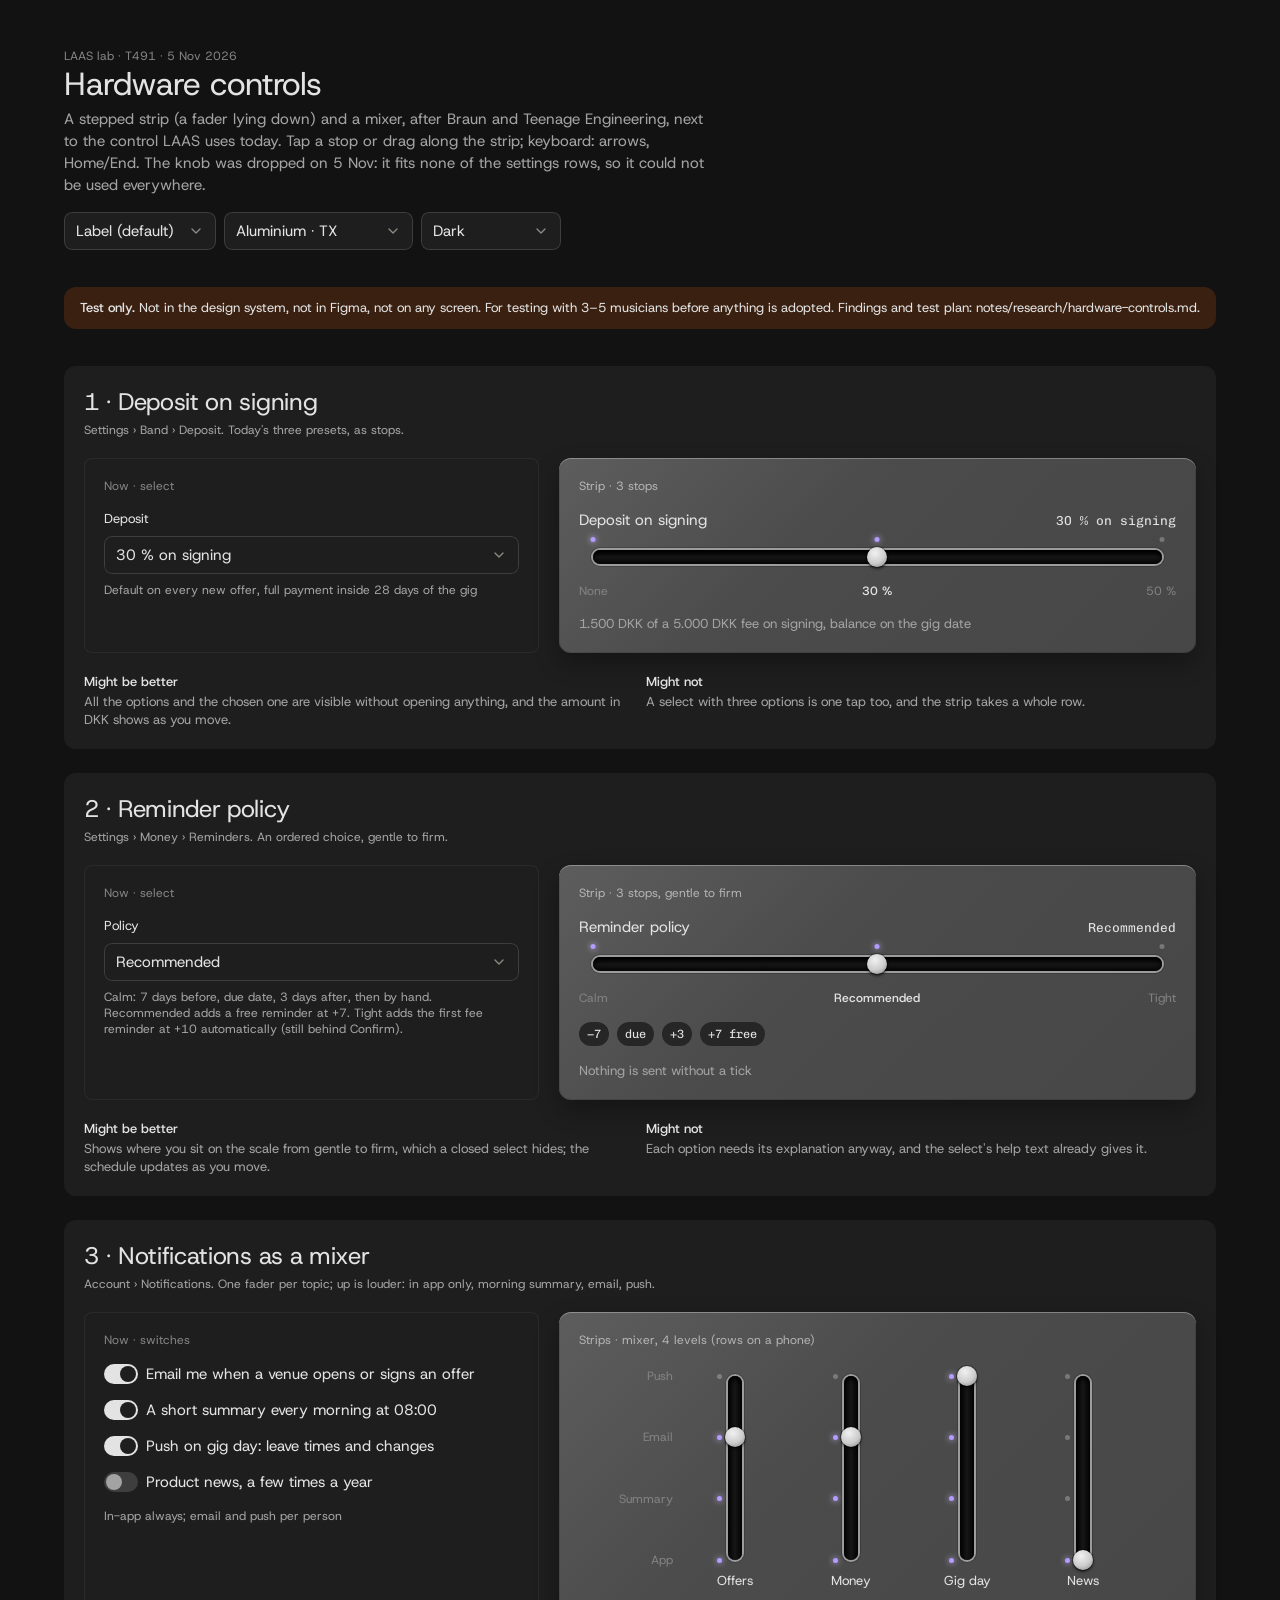
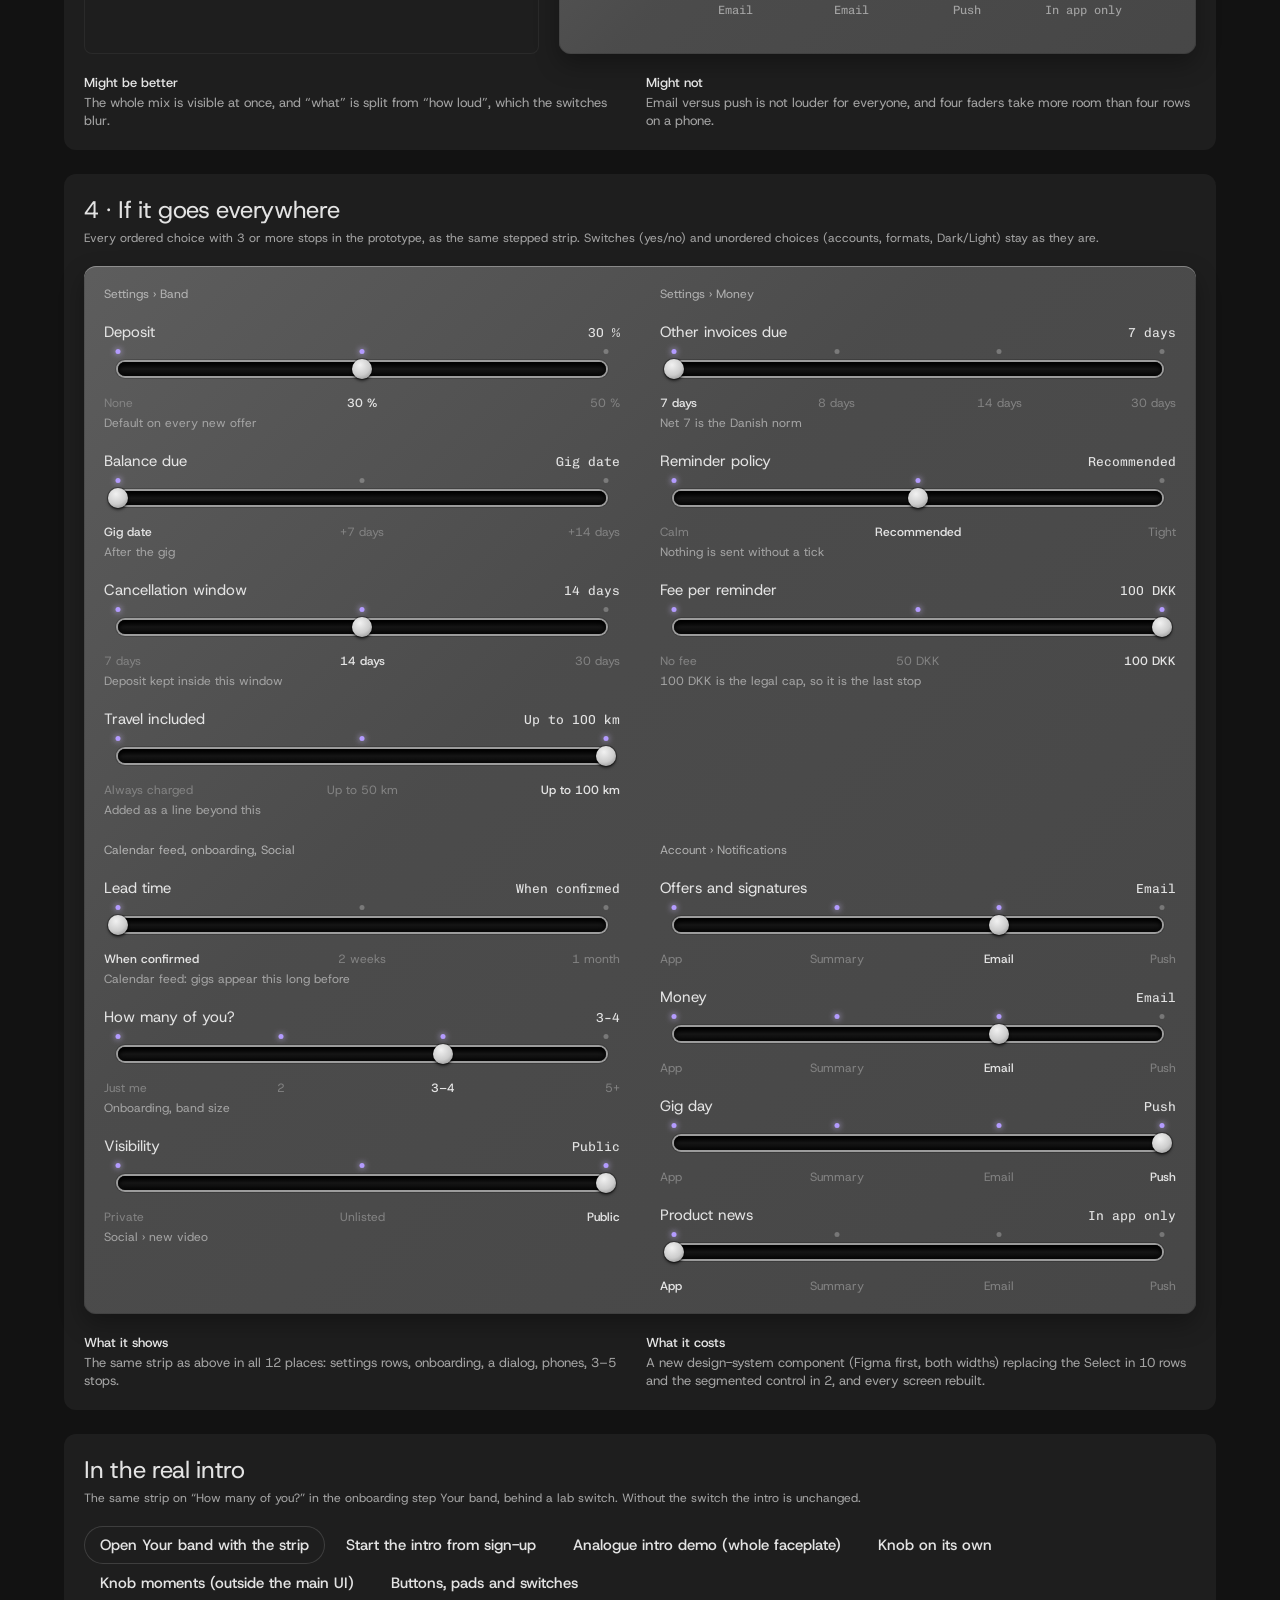
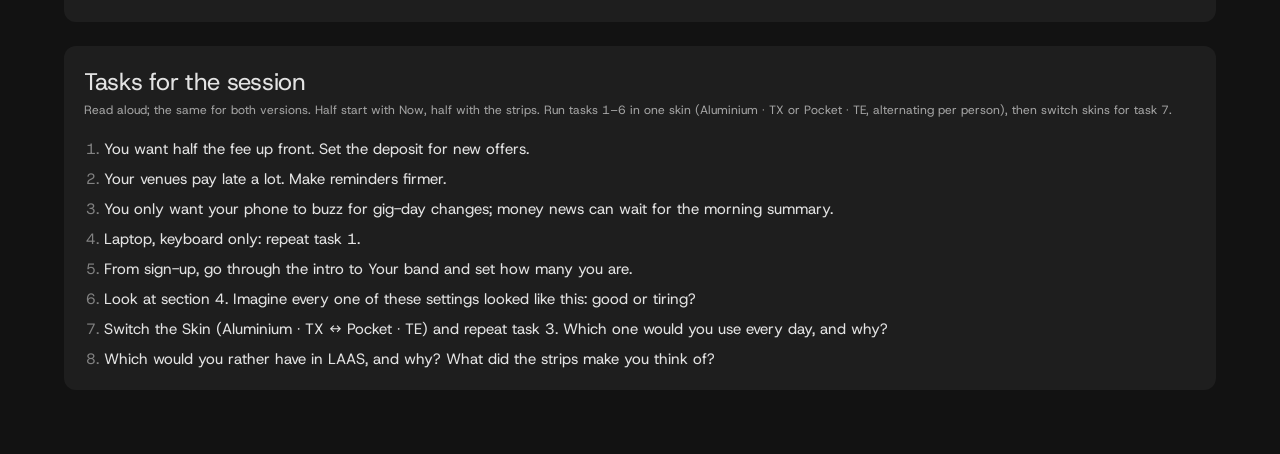
==== commit c86f3a50: "Prototype 85f12b5" ====
--- a/lab/hardware-controls.html
+++ b/lab/hardware-controls.html
@@ -167,7 +167,7 @@
 
   <section class="cand" aria-labelledby="c6">
     <div class="cand-h"><h2 class="t-title" id="c6">In the real intro</h2><span class="t-meta">The same strip on “How many of you?” in the onboarding step Your band, behind a lab switch. Without the switch the intro is unchanged.</span></div>
-    <p class="t-body" style="margin:0"><a class="btn secondary" data-intro="../index.html?view=onboarding&amp;lab=strip&amp;obstep=3" href="../index.html?view=onboarding&amp;lab=strip&amp;obstep=3">Open Your band with the strip</a> <a class="btn ghost" data-intro="../index.html?view=onboarding&amp;lab=strip" href="../index.html?view=onboarding&amp;lab=strip">Start the intro from sign-up</a></p>
+    <p class="t-body" style="margin:0"><a class="btn secondary" data-intro="../index.html?view=onboarding&amp;lab=strip&amp;obstep=3" href="../index.html?view=onboarding&amp;lab=strip&amp;obstep=3">Open Your band with the strip</a> <a class="btn ghost" data-intro="../index.html?view=onboarding&amp;lab=strip" href="../index.html?view=onboarding&amp;lab=strip">Start the intro from sign-up</a> <a class="btn ghost" href="intro-analogue.html">Analogue intro demo (whole faceplate)</a> <a class="btn ghost" href="knob.html">Knob on its own</a> <a class="btn ghost" href="knob-moments.html">Knob moments (outside the main UI)</a> <a class="btn ghost" href="controls.html">Buttons, pads and switches</a></p>
   </section>
 
   <section class="cand" aria-labelledby="c4">
--- a/views/account.css
+++ b/views/account.css
@@ -244,7 +244,9 @@
 .acc-join div{display:flex;flex-direction:column;gap:4px}
 .acc-join span{font:400 12px/16px var(--sans);color:var(--muted)}
 .acc-ob .r{position:relative;border-radius:16px;overflow:hidden;background:var(--sunken)}
-.acc-ob .r img{position:absolute;inset:0;width:100%;height:100%;object-fit:cover;display:block}
+/* only the panel's own photo covers it; a descendant selector also caught the card photos inside the Pick your look
+   preview and laid them over its top bar (Vit 5 Nov, "this seems the preview is wrong") */
+.acc-ob .r>img{position:absolute;inset:0;width:100%;height:100%;object-fit:cover;display:block}
 /* the intro fills the window by itself (Vit 5 Nov, the downloaded file opened in Chrome: the photo stopped at the form's
    height because the page's 100 % height chain was missing); the photo never sets the height, it covers the panel */
 .acc-ob{min-height:100vh;min-height:100dvh}
@@ -283,10 +285,10 @@
 .acc-mini .mm{flex:1;background:var(--canvas);border-radius:12px;display:flex;flex-direction:column;align-items:center;padding:80px 32px 32px;gap:16px;text-align:center}
 .acc-mini h3{font:400 40px/48px var(--sans);margin:0}
 .acc-mini .mm>p{margin:0;color:var(--muted);max-width:620px}
-.acc-mini .ask{width:760px;background:var(--raised);border:1px solid var(--rule-strong);border-radius:12px;padding:16px;display:flex;flex-direction:column;gap:24px;color:var(--muted);text-align:left}
-.acc-mini .ar{display:flex;align-items:center;gap:12px;font-size:13px;line-height:var(--lh-label);color:var(--ink)}
-.acc-mini .ar span{display:inline-flex;align-items:center;gap:8px}
-.acc-mini .send{height:30px;padding:0 12px;border-radius:999px;background:var(--ink);color:var(--canvas)}
+/* the composer is the pill, as on the dashboard since T487: + without a fill, the placeholder, Send only with text */
+.acc-mini .ask{width:760px;min-height:52px;background:var(--surface);border-radius:28px;padding:6px;display:flex;align-items:center;gap:4px;color:var(--faint);text-align:left;box-shadow:inset 0 0 0 1px var(--rule-strong),0 8px 24px #1a1a1a0f}
+.acc-mini .ask .add{width:40px;height:40px;display:grid;place-items:center;border-radius:999px;color:var(--ink)}
+.acc-mini .ask .ph{flex:1;padding:10px 4px;font-size:15px;line-height:var(--lh-body)}
 .acc-mini .chips{display:flex;gap:8px;flex-wrap:wrap;justify-content:center;width:760px}
 .acc-mini .chips span{display:inline-flex;align-items:center;gap:8px;height:32px;padding:0 12px;border-radius:999px;background:var(--well);font-size:13px;line-height:var(--lh-label)}
 .acc-mini h4{font:400 24px/32px var(--sans);margin:40px 0 0}
